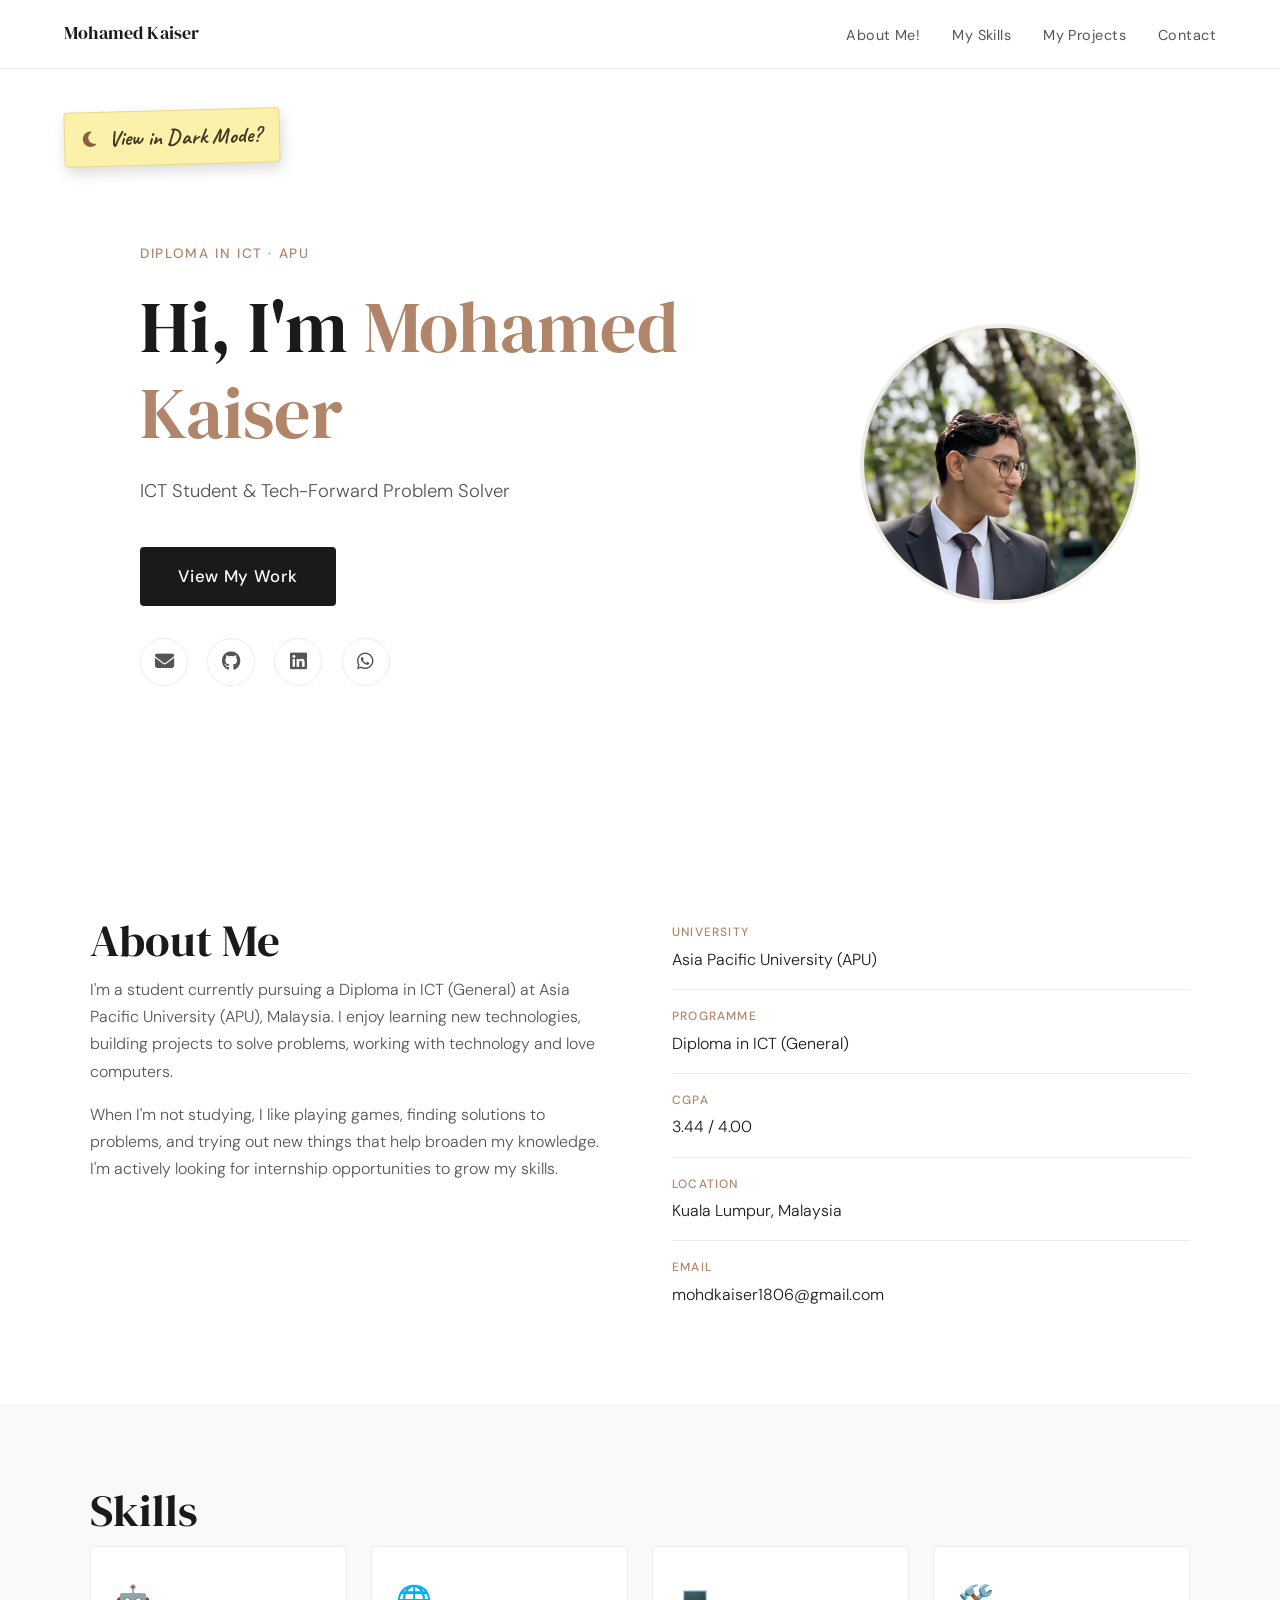
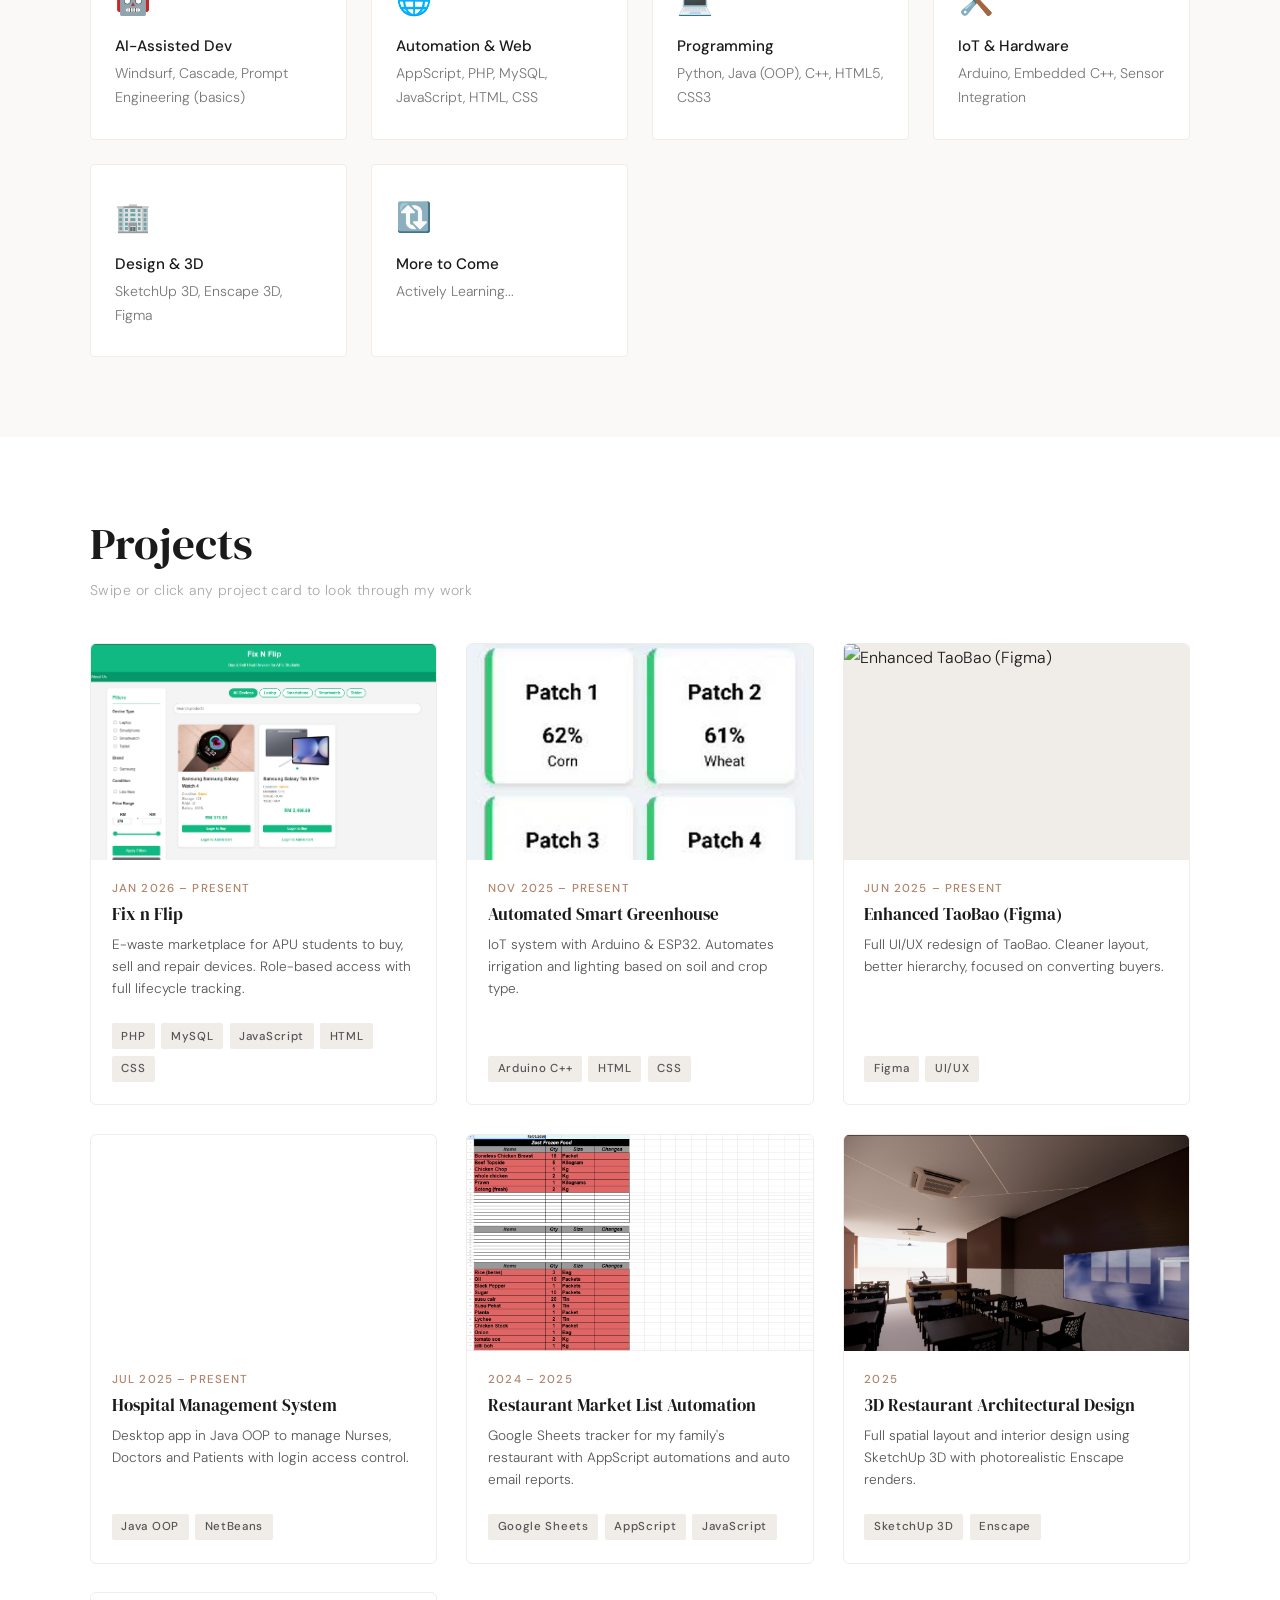
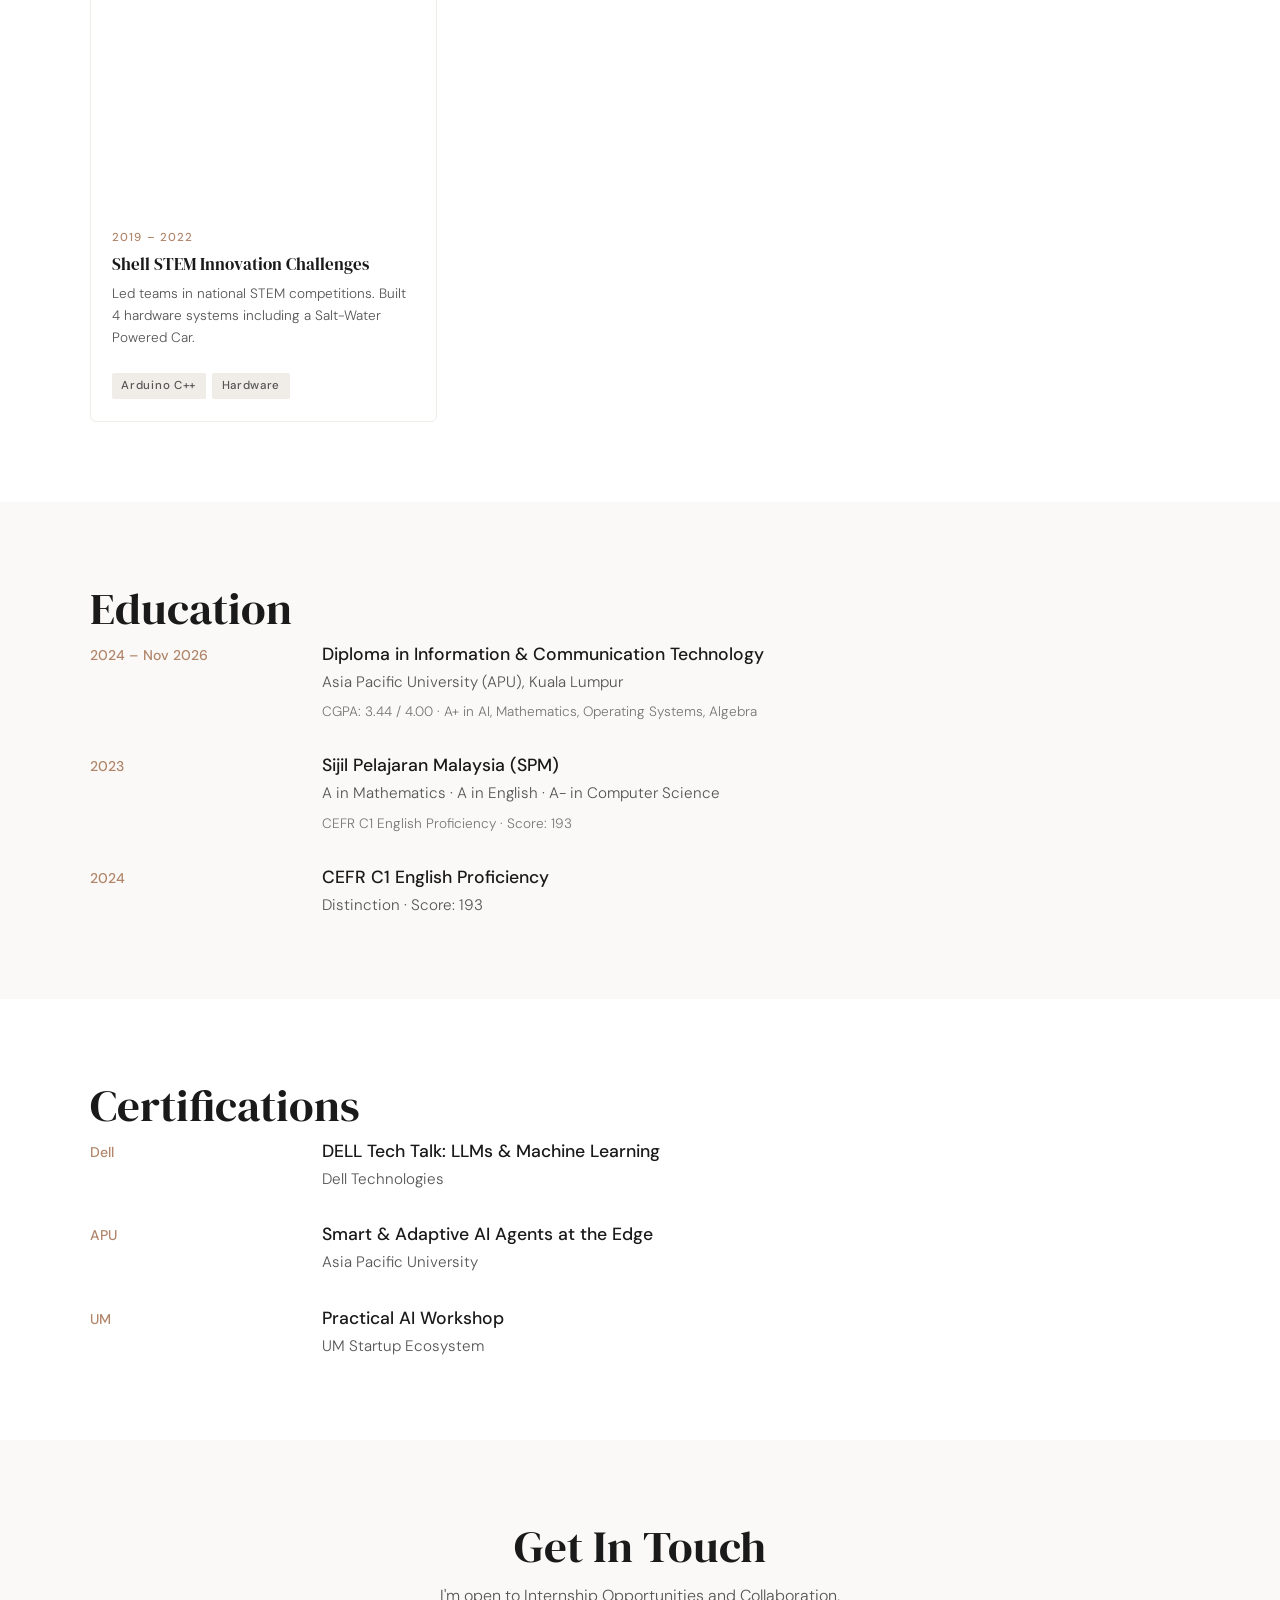
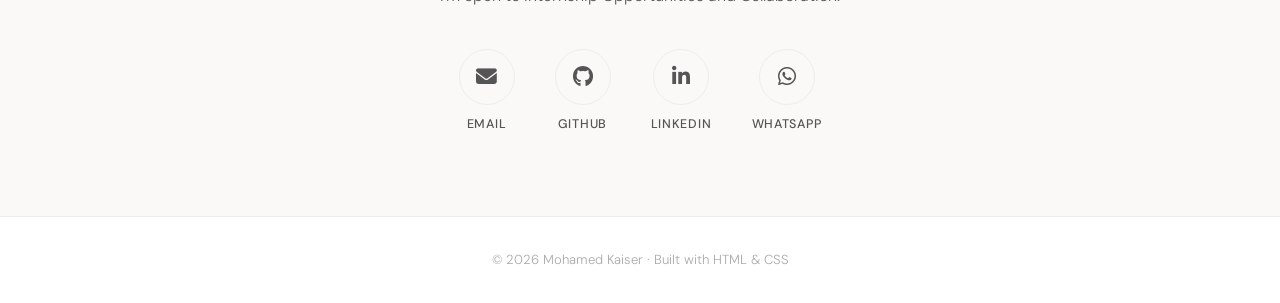
==== index.html @ 7ac13b82 "Update index.html" ====
<!DOCTYPE html>
<html lang="en">
<head>
  <meta charset="UTF-8" />
  <meta name="viewport" content="width=device-width, initial-scale=1.0" />
  <title id="page-title">Hey it's Mohamed Kaiser👋 | Portfolio</title>
  <link rel="stylesheet" href="styles.css" />
  <link href="https://fonts.googleapis.com/css2?family=Caveat:wght=700&family=DM+Serif+Display&family=DM+Sans:wght=300;400;500&display=swap" rel="stylesheet" />
  <link rel="stylesheet" href="https://cdnjs.cloudflare.com/ajax/libs/font-awesome/6.5.0/css/all.min.css" />
</head>
<body>

  <nav>
    <span class="nav-name" id="nav-name">Mohamed Kaiser</span>
    <ul>
      <li><a href="#about">About Me!</a></li>
      <li><a href="#skills">My Skills</a></li>
      <li><a href="#projects">My Projects</a></li>
      <li><a href="#contact">Contact</a></li>
    </ul>
  </nav>

  <div id="theme-prompt-note" class="theme-prompt-bar" role="button" aria-label="Toggle system color scheme" tabindex="0">
    <div class="theme-prompt-content">
      <div class="theme-toggle-btn">
        <i class="fas fa-moon theme-icon-element"></i>
      </div>
      <span id="theme-prompt-text" class="theme-prompt-text">View in Dark Mode?</span>
    </div>
  </div>

  <section id="hero">
    <div class="hero-inner">
      <div class="hero-text">
        <p class="hero-tag" id="hero-tag">Diploma in ICT · APU</p>
        <h1>Hi, I'm <span class="accent" id="hero-name">Mohamed Kaiser</span></h1>
        <p class="hero-sub" id="hero-sub">ICT Student & Tech-Forward Problem Solver</p>
        <a href="#projects" class="btn">View My Work</a>
        <div class="hero-socials" id="hero-socials">
          <a id="social-email" href="mailto:mohdkaiser1806@gmail.com" title="Email"><i class="fas fa-envelope"></i></a>
          <a id="social-github" href="https://github.com/ImLiquify" target="_blank" title="GitHub"><i class="fab fa-github"></i></a>
          <a id="social-linkedin" href="https://www.linkedin.com/in/mohamed-kaiser-04093532b/" target="_blank" title="LinkedIn"><i class="fab fa-linkedin"></i></a>
          <a id="social-wa" href="https://wa.me/60178710035" target="_blank" title="WhatsApp"><i class="fab fa-whatsapp"></i></a>
        </div>
      </div>
      <div class="hero-photo">
        <img src="images/me.jpg" alt="Mohamed Kaiser" />
      </div>
    </div>
  </section>

  <section id="about">
    <div class="section-inner two-col">
      <div>
        <h2>About Me</h2>
        <p id="about-p1">I'm a student currently pursuing a Diploma in ICT (General) at Asia Pacific University (APU), Malaysia. I enjoy learning new technologies, building projects to solve problems, working with technology and love computers.</p>
        <p id="about-p2">When I'm not studying, I like playing games, finding solutions to problems, and trying out new things that help broaden my knowledge. I'm actively looking for internship opportunities to grow my skills.</p>
      </div>
      <div class="about-details">
        <div class="detail-item"><span class="label">University</span><span id="d-uni">Asia Pacific University (APU)</span></div>
        <div class="detail-item"><span class="label">Programme</span><span id="d-prog">Diploma in ICT (General)</span></div>
        <div class="detail-item"><span class="label">CGPA</span><span id="d-cgpa">3.44 / 4.00</span></div>
        <div class="detail-item"><span class="label">Location</span><span id="d-loc">Kuala Lumpur, Malaysia</span></div>
        <div class="detail-item"><span class="label">Email</span><span id="d-email">mohdkaiser1806@gmail.com</span></div>
      </div>
    </div>
  </section>

  <section id="skills" class="bg-light">
    <div class="section-inner">
      <h2>Skills</h2>
      <div class="skills-grid">
        <div class="skill-card"><span class="skill-icon">🤖</span><h3>AI-Assisted Dev</h3><p>Windsurf, Cascade, Prompt Engineering (basics)</p></div>
        <div class="skill-card"><span class="skill-icon">🌐</span><h3>Automation & Web</h3><p>AppScript, PHP, MySQL, JavaScript, HTML, CSS</p></div>
        <div class="skill-card"><span class="skill-icon">💻</span><h3>Programming</h3><p>Python, Java (OOP), C++, HTML5, CSS3</p></div>
        <div class="skill-card"><span class="skill-icon">🛠️</span><h3>IoT & Hardware</h3><p>Arduino, Embedded C++, Sensor Integration</p></div>
        <div class="skill-card"><span class="skill-icon">🏢</span><h3>Design & 3D</h3><p>SketchUp 3D, Enscape 3D, Figma</p></div>
        <div class="skill-card"><span class="skill-icon">🔃</span><h3>More to Come</h3><p>Actively Learning...</p></div>
      </div>
    </div>
  </section>

  <section id="projects">
    <div class="section-inner">
      <h2>Projects</h2>
      <p class="section-sub">Swipe or click any project card to look through my work</p>
      
      <div class="slider-container">
        <div class="product-grid" id="product-grid"></div>
        <div class="slider-dots" id="slider-dots"></div>
      </div>
    </div>
  </section>

  <section id="education" class="bg-light">
    <div class="section-inner">
      <h2>Education</h2>
      <div class="edu-list">
        <div class="edu-item">
          <div class="edu-meta">2024 – Nov 2026</div>
          <div class="edu-body">
            <h3>Diploma in Information & Communication Technology</h3>
            <p>Asia Pacific University (APU), Kuala Lumpur</p>
            <p class="edu-note">CGPA: 3.44 / 4.00 · A+ in AI, Mathematics, Operating Systems, Algebra</p>
          </div>
        </div>
        <div class="edu-item">
          <div class="edu-meta">2023</div>
          <div class="edu-body">
            <h3>Sijil Pelajaran Malaysia (SPM)</h3>
            <p>A in Mathematics · A in English · A- in Computer Science</p>
            <p class="edu-note">CEFR C1 English Proficiency · Score: 193</p>
          </div>
        </div>
        <div class="edu-item">
          <div class="edu-meta">2024</div>
          <div class="edu-body">
            <h3>CEFR C1 English Proficiency</h3>
            <p>Distinction · Score: 193</p>
          </div>
        </div>
      </div>
    </div>
  </section>

  <section id="cert">
    <div class="section-inner">
      <h2>Certifications</h2>
      <div class="edu-list">
        <div class="edu-item"><div class="edu-meta">Dell</div><div class="edu-body"><h3>DELL Tech Talk: LLMs & Machine Learning</h3><p>Dell Technologies</p></div></div>
        <div class="edu-item"><div class="edu-meta">APU</div><div class="edu-body"><h3>Smart & Adaptive AI Agents at the Edge</h3><p>Asia Pacific University</p></div></div>
        <div class="edu-item"><div class="edu-meta">UM</div><div class="edu-body"><h3>Practical AI Workshop</h3><p>UM Startup Ecosystem</p></div></div>
      </div>
    </div>
  </section>

  <section id="contact" class="bg-light">
    <div class="section-inner contact-inner">
      <h2>Get In Touch</h2>
      <p>I'm open to Internship Opportunities and Collaboration.</p>
      <div class="contact-icons" id="contact-icons">
        <a id="c-email" href="mailto:mohdkaiser1806@gmail.com" class="contact-icon-item" title="Email">
          <div class="contact-icon-circle"><i class="fas fa-envelope"></i></div><span>Email</span>
        </a>
        <a id="c-github" href="https://github.com/ImLiquify" target="_blank" class="contact-icon-item" title="GitHub">
          <div class="contact-icon-circle"><i class="fab fa-github"></i></div><span>GitHub</span>
        </a>
        <a id="c-linkedin" href="https://www.linkedin.com/in/mohamed-kaiser-04093532b/" target="_blank" class="contact-icon-item" title="LinkedIn">
          <div class="contact-icon-circle"><i class="fab fa-linkedin-in"></i></div><span>LinkedIn</span>
        </a>
        <a id="c-wa" href="https://wa.me/60178710035" target="_blank" class="contact-icon-item" title="WhatsApp">
          <div class="contact-icon-circle"><i class="fab fa-whatsapp"></i></div><span>WhatsApp</span>
        </a>
      </div>
    </div>
  </section>

  <footer>
    <p>© 2026 <span id="footer-name">Mohamed Kaiser</span> · Built with HTML & CSS</p>
  </footer>

  <div class="popup-overlay" id="popup-overlay" onclick="closePopup(event)">
    <div class="popup">
      <button class="popup-close" onclick="closePopupDirect()">×</button>
      
      <div class="popup-carousel-container" id="popup-carousel-container">
        <button class="carousel-arrow prev" id="carousel-arrow-prev" onclick="moveCarousel(-1)">&#10094;</button>
        <button class="carousel-arrow next" id="carousel-arrow-next" onclick="moveCarousel(1)">&#10095;</button>
        
        <div class="popup-imgs" id="popup-imgs"></div>
        <div class="popup-img-dots" id="popup-img-dots"></div>
      </div>

      <div class="popup-content">
        <div class="popup-meta" id="popup-meta"></div>
        <h2 class="popup-title" id="popup-title"></h2>
        <p class="popup-desc" id="popup-desc"></p>
        <div class="project-tags" id="popup-tags"></div>
        <a class="popup-github-btn" id="popup-github-btn" href="#" target="_blank">View on GitHub →</a>
      </div>
    </div>
  </div>

<script>
  // ── DARK/LIGHT INTERACTIVE ENGINE ──
  const themePromptNote = document.getElementById('theme-prompt-note');
  const themePromptText = document.getElementById('theme-prompt-text');

  function getInitialTheme() {
    const savedTheme = localStorage.getItem('theme');
    if (savedTheme) return savedTheme;
    return window.matchMedia('(prefers-color-scheme: dark)').matches ? 'dark' : 'light';
  }

  function applyTheme(theme) {
    document.documentElement.setAttribute('data-theme', theme);
    localStorage.setItem('theme', theme);
    
    const iconEl = document.querySelector('.theme-icon-element');
    if (iconEl) {
      if (theme === 'dark') {
        iconEl.className = 'fas fa-sun theme-icon-element';
        themePromptText.textContent = 'View in Light Mode?';
      } else {
        iconEl.className = 'fas fa-moon theme-icon-element';
        themePromptText.textContent = 'View in Dark Mode?';
      }
    }
  }

  themePromptNote.addEventListener('click', () => {
    const currentTheme = document.documentElement.getAttribute('data-theme');
    applyTheme(currentTheme === 'dark' ? 'light' : 'dark');
  });

  themePromptNote.addEventListener('keydown', (e) => {
    if (e.key === ' ' || e.key === 'Enter') {
      e.preventDefault();
      const currentTheme = document.documentElement.getAttribute('data-theme');
      applyTheme(currentTheme === 'dark' ? 'light' : 'dark');
    }
  });

  window.matchMedia('(prefers-color-scheme: dark)').addEventListener('change', e => {
    if (!localStorage.getItem('theme')) {
      applyTheme(e.matches ? 'dark' : 'light');
    }
  });

  applyTheme(getInitialTheme());

  const DEFAULT_PROJECTS = [
    { id:1, title:'Fix n Flip', date:'Jan 2026 – Present', short:'E-waste marketplace for APU students to buy, sell and repair devices. Role-based access with full lifecycle tracking.', long:'Led my team to build a website for APU students to buy and sell devices at lower prices. Includes role-based access for Admins, Technicians, Clerks, and Users with full device lifecycle tracking. Built a 31-table relational database and 15+ dynamic pages.', tags:['PHP','MySQL','JavaScript','HTML','CSS'], github:'https://github.com/ImLiquify', img:'fixnflip.jpg', imgs:['fixnflip.jpg','fixnflip2.jpg'] },
    { id:2, title:'Automated Smart Greenhouse', date:'Nov 2025 – Present', short:'IoT system with Arduino & ESP32. Automates irrigation and lighting based on soil and crop type.', long:'Built an IoT monitoring system using Arduino and ESP32 with a web dashboard. Automates irrigation based on soil moisture and adjusts LED lighting by crop type. Includes water pump burn-out prevention.', tags:['Arduino C++','HTML','CSS'], github:'https://github.com/ImLiquify', img:'greenhouse.jpg', imgs:['greenhouse.jpg','greenhouse2.jpg'] },
    { id:3, title:'Enhanced TaoBao (Figma)', date:'Jun 2025 – Present', short:'Full UI/UX redesign of TaoBao. Cleaner layout, better hierarchy, focused on converting buyers.', long:'Conducted user research, competitor analysis, and information architecture. Designed user flows and multiple high and low fidelity mockups. Developed a complete advanced website prototype in Figma focused on reducing clutter and improving purchasing conversion.', tags:['Figma','UI/UX'], github:'', img:'taobao.jpg', imgs:['taobao.jpg','taobao2.jpg'] },
    { id:4, title:'Hospital Management System', date:'Jul 2025 – Present', short:'Desktop app in Java OOP to manage Nurses, Doctors and Patients with login access control.', long:'Built a desktop app using NetBeans UI to demonstrate core OOP principles. Implemented Admin features and login functions. Applies Encapsulation, Inheritance, and modular structure.', tags:['Java OOP','NetBeans'], github:'', img:'', imgs:[] },
    { id:5, title:'Restaurant Market List Automation', date:'2024 – 2025', short:"Google Sheets tracker for my family's restaurant with AppScript automations and auto email reports.", long:"Built a shared Google Sheets procurement tracker for my family's restaurant. AppScript automations run monthly: archiving data, auto-generating fresh sheets, and sending a year-end summary email to the owner.", tags:['Google Sheets','AppScript','JavaScript'], github:'', img:'restaurant.jpg', imgs:['restaurant.jpg','restaurant2.jpg'] },
    { id:6, title:'3D Restaurant Architectural Design', date:'2025', short:"Full spatial layout and interior design using SketchUp 3D with photorealistic Enscape renders.", long:"Designed the full spatial layout and interior of my parents' restaurant pre-renovation using SketchUp 3D. Produced photorealistic renders and walkthroughs using Enscape for review before construction.", tags:['SketchUp 3D','Enscape'], github:'', img:'restaurant3d.jpg', imgs:['restaurant3d.jpg','restaurant3d2.jpg'] },
    { id:7, title:'Shell STEM Innovation Challenges', date:'2019 – 2022', short:'Led teams in national STEM competitions. Built 4 hardware systems including a Salt-Water Powered Car.', long:'Led student teams across two years of national STEM competitions. Built four hardware systems: a Salt-Water Electrolysis Electric Car, an Automated Pool Energy Recovery System, a Guard Sleep-Monitoring Alert, and an Automatic Overflow & Irrigation Pump Controller.', tags:['Arduino C++','Hardware'], github:'', img:'', imgs:[] }
  ];

  const DEFAULT_HERO = { name:'Mohamed Kaiser', tag:'Diploma in ICT · APU', sub:'ICT Student & Tech-Forward Problem Solver', about1:"I'm a student currently pursuing a Diploma in ICT (General) at Asia Pacific University (APU), Malaysia. I enjoy learning new technologies, building projects to solve problems, working with technology and love computers.", about2:"When I'm not studying, I like playing games, finding solutions to problems, and trying out new things that help broaden my knowledge. I'm actively looking for internship opportunities to grow my skills.", uni:'Asia Pacific University (APU)', prog:'Diploma in ICT (General)', cgpa:'3.44 / 4.00', loc:'Kuala Lumpur, Malaysia', email:'mohdkaiser1806@gmail.com' };
  const DEFAULT_SETTINGS = { email:'mohdkaiser1806@gmail.com', github:'https://github.com/ImLiquify', linkedin:'https://www.linkedin.com/in/mohamed-kaiser-04093532b/', wa:'60178710035' };

  function getData(key, def) { try { const v = localStorage.getItem(key); return v ? JSON.parse(v) : def; } catch(e) { return def; } }

  window.loadedProjectsInstance = DEFAULT_PROJECTS;

  async function loadPortfolioEngine() {
    let projects = DEFAULT_PROJECTS;
    let hero = DEFAULT_HERO;
    let settings = DEFAULT_SETTINGS;

    try {
      const response = await fetch('portfolio-data.json');
      if (response.ok) {
        const externalData = await response.json();
        if (externalData.projects) projects = externalData.projects;
        if (externalData.hero) hero = externalData.hero;
        if (externalData.settings) settings = externalData.settings;
      }
    } catch (e) {
      console.log("Using browser local storage backups.");
    }

    if (localStorage.getItem('hero')) hero = JSON.parse(localStorage.getItem('hero'));
    if (localStorage.getItem('settings')) settings = JSON.parse(localStorage.getItem('settings'));
    if (localStorage.getItem('projects')) projects = JSON.parse(localStorage.getItem('projects'));

    window.loadedProjectsInstance = projects;

    document.getElementById('hero-name').textContent = hero.name;
    document.getElementById('hero-tag').textContent = hero.tag;
    document.getElementById('hero-sub').textContent = hero.sub;
    document.getElementById('nav-name').textContent = hero.name;
    document.getElementById('footer-name').textContent = hero.name;
    document.getElementById('about-p1').textContent = hero.about1;
    document.getElementById('about-p2').textContent = hero.about2;
    document.getElementById('d-uni').textContent = hero.uni;
    document.getElementById('d-prog').textContent = hero.prog;
    document.getElementById('d-cgpa').textContent = hero.cgpa;
    document.getElementById('d-loc').textContent = hero.loc;
    document.getElementById('d-email').textContent = hero.email;

    document.getElementById('social-email').href = 'mailto:' + settings.email;
    document.getElementById('social-github').href = settings.github;
    document.getElementById('social-linkedin').href = settings.linkedin;
    document.getElementById('social-wa').href = 'https://wa.me/' + settings.wa;
    document.getElementById('c-email').href = 'mailto:' + settings.email;
    document.getElementById('c-github').href = settings.github;
    document.getElementById('c-linkedin').href = settings.linkedin;
    document.getElementById('c-wa').href = 'https://wa.me/' + settings.wa;

    renderGrid(projects);
  }

  function renderGrid(projectsData) {
    const grid = document.getElementById('product-grid');
    grid.innerHTML = projectsData.map((p, index) => {
      const hasImg = p.img && p.img.trim();
      const tags = p.tags.map(t => `<span class="tag">${t}</span>`).join('');
      const imgHtml = hasImg
        ? `<div class="product-img"><img src="images/${p.img}" alt="${p.title}" /><div class="product-overlay"></div></div>`
        : `<div class="product-img-placeholder"></div>`;

      return `
        <div class="product-card" data-index="${index}" onclick="handleCardClick(${p.id})">
          ${imgHtml}
          <div class="product-info">
            <div class="product-meta">${p.date}</div>
            <h3>${p.title}</h3>
            <p>${p.short}</p>
            <div class="project-tags">${tags}</div>
          </div>
        </div>`;
    }).join('');

    const dotsContainer = document.getElementById('slider-dots');
    dotsContainer.innerHTML = projectsData.map((_, idx) => `
      <button class="dot ${idx === 0 ? 'active' : ''}" onclick="scrollToCard(${idx})"></button>
    `).join('');
  }

  const grid = document.getElementById('product-grid');
  const dotsContainer = document.getElementById('slider-dots');

  function scrollToCard(idx) {
    const cards = grid.querySelectorAll('.product-card');
    if(cards[idx]) cards[idx].scrollIntoView({ behavior: 'smooth', block: 'nearest', inline: 'center' });
  }

  grid.addEventListener('scroll', () => {
    const cards = grid.querySelectorAll('.product-card');
    if(!cards.length) return;
    let closestIdx = 0; let minDiff = Infinity;
    const gridCenter = grid.getBoundingClientRect().left + grid.offsetWidth / 2;
    cards.forEach((card, idx) => {
      const rect = card.getBoundingClientRect();
      const cardCenter = rect.left + rect.width / 2;
      const diff = Math.abs(gridCenter - cardCenter);
      if (diff < minDiff) { minDiff = diff; closestIdx = idx; }
    });
    const dots = dotsContainer.querySelectorAll('.dot');
    dots.forEach((dot, idx) => { if(idx === closestIdx) dot.classList.add('active'); else dot.classList.remove('active'); });
  });

  function handleCardClick(id) {
    const p = window.loadedProjectsInstance.find(x => x.id === id);
    if (!p) return;
    if (p.github && (!p.imgs || !p.imgs.length)) { window.open(p.github, '_blank'); return; }
    openPopup(p);
  }

  function openPopup(p) {
    document.getElementById('popup-meta').textContent = p.date;
    document.getElementById('popup-title').textContent = p.title;
    document.getElementById('popup-desc').textContent = p.long || p.short;
    document.getElementById('popup-tags').innerHTML = p.tags.map(t => `<span class="tag">${t}</span>`).join('');

    const ghBtn = document.getElementById('popup-github-btn');
    if (p.github) { ghBtn.href = p.github; ghBtn.style.display = 'inline-block'; } else { ghBtn.style.display = 'none'; }

    const imgsDiv = document.getElementById('popup-imgs');
    const imgDotsDiv = document.getElementById('popup-img-dots');
    const carouselContainer = document.getElementById('popup-carousel-container');
    const prevArrow = document.getElementById('carousel-arrow-prev');
    const nextArrow = document.getElementById('carousel-arrow-next');

    if (p.imgs && p.imgs.length) {
      carouselContainer.style.display = 'block';
      
      if (p.imgs.length <= 1) {
        prevArrow.style.display = 'none';
        nextArrow.style.display = 'none';
      } else {
        prevArrow.style.display = 'flex';
        nextArrow.style.display = 'flex';
      }

      imgsDiv.innerHTML = p.imgs.map(img => `
        <div class="popup-carousel-item">
          <img src="images/${img}" alt="${p.title}" />
        </div>
      `).join('');

      imgDotsDiv.innerHTML = p.imgs.map((_, idx) => `
        <span class="popup-img-dot ${idx === 0 ? 'active' : ''}"></span>
      `).join('');

      imgsDiv.scrollLeft = 0;
      imgsDiv.onscroll = () => {
        const itemWidth = imgsDiv.clientWidth;
        if(itemWidth === 0) return;
        const activeIndex = Math.round(imgsDiv.scrollLeft / itemWidth);
        const dots = imgDotsDiv.querySelectorAll('.popup-img-dot');
        dots.forEach((dot, idx) => { if (idx === activeIndex) dot.classList.add('active'); else dot.classList.remove('active'); });
      };
    } else {
      carouselContainer.style.display = 'none';
      imgsDiv.innerHTML = '';
      imgDotsDiv.innerHTML = '';
    }

    document.getElementById('popup-overlay').classList.add('open');
    document.body.style.overflow = 'hidden';
  }

  function moveCarousel(direction) {
    const imgsDiv = document.getElementById('popup-imgs');
    const itemWidth = imgsDiv.clientWidth;
    imgsDiv.scrollBy({ left: direction * itemWidth, behavior: 'smooth' });
  }

  function closePopup(e) { if (e.target === document.getElementById('popup-overlay')) closePopupDirect(); }
  function closePopupDirect() { document.getElementById('popup-overlay').classList.remove('open'); document.body.style.overflow = ''; }
  document.addEventListener('keydown', e => { if (e.key === 'Escape') closePopupDirect(); });

  loadPortfolioEngine();
</script>
</body>
</html>
---- styles.css ----
/* ─── THEME CONFIGURATION VARIABLES ─── */
:root {
  --bg-primary: #ffffff;
  --bg-light: #faf9f7;
  --text-main: #1a1a1a;
  --text-muted: #555555;
  --text-dimmed: #777777;
  --text-placeholder: #aaa;
  --card-bg: #ffffff;
  --border-color: #f0ede8;
  --border-hover: #dddddd;
  --border-card-hover: #ccc;
  --nav-bg: rgba(255, 255, 255, 0.9);
  --accent-color: #b0856a;
}

[data-theme="dark"] {
  --bg-primary: #1a1917;
  --bg-light: #242320;
  --text-main: #ffffff;
  --text-muted: #e6e4e2;
  --text-dimmed: #b5b2ae;
  --text-placeholder: #8c8984;
  --card-bg: #242320;
  --border-color: #33312e;
  --border-hover: #4a4743;
  --border-card-hover: #5c5853;
  --nav-bg: rgba(26, 25, 23, 0.95);
  --accent-color: #e5b38e;
}

/* ─── RESET & BASE ─── */
*, *::before, *::after {
  box-sizing: border-box;
  margin: 0;
  padding: 0;
}

html {
  scroll-behavior: smooth;
}

body {
  font-family: 'DM Sans', sans-serif;
  font-weight: 300;
  color: var(--text-main);
  background-color: var(--bg-primary);
  line-height: 1.7;
  font-size: 16px;
  overflow-x: hidden;
  transition: background-color 0.3s ease, color 0.3s ease;
}

h1, h2, h3, h4, h5, h6 {
  font-family: 'DM Serif Display', serif;
  font-weight: 400;
  line-height: 1.2;
  color: var(--text-main);
}

a {
  text-decoration: none;
  color: inherit;
}

/* ─── NAVIGATION ─── */
nav {
  position: sticky;
  top: 0;
  z-index: 100;
  display: flex;
  justify-content: space-between;
  align-items: center;
  padding: 1.2rem 5%;
  background: var(--nav-bg);
  backdrop-filter: blur(8px);
  border-bottom: 1px solid var(--border-color);
  transition: background 0.3s ease, border-color 0.3s ease;
}

.nav-name {
  font-family: 'DM Serif Display', serif;
  font-size: 1.1rem;
  letter-spacing: 0.01em;
  color: var(--text-main);
}

nav ul {
  list-style: none;
  display: flex;
  gap: 2rem;
  align-items: center;
}

nav ul li a {
  font-size: 0.9rem;
  font-weight: 400;
  color: var(--text-muted);
  transition: color 0.2s;
  letter-spacing: 0.03em;
}

nav ul li a:hover {
  color: var(--text-main);
}

/* ─── DESIGNED THEME PROMPT BAR CONTROLLER ─── */
.theme-prompt-bar {
  position: absolute;
  top: 110px;
  left: 5%;
  z-index: 10;
  background: transparent;
  border-bottom: none;
  padding: 0;
  width: auto;
  display: block;
  cursor: pointer;
  outline: none;
  border: none;
}

.theme-prompt-content {
  display: flex;
  align-items: center;
  gap: 0.8rem;
  background: #fbf1aa;
  padding: 0.5rem 1.1rem;
  border-radius: 4px;
  box-shadow: 2px 6px 14px rgba(0, 0, 0, 0.14);
  transform: rotate(-1.5deg);
  border: 1px solid #e9d985;
  transition: transform 0.2s ease, background-color 0.3s ease, border-color 0.3s ease, box-shadow 0.2s ease;
}

.theme-prompt-bar:hover .theme-prompt-content {
  transform: scale(1.03) rotate(-0.5deg);
  box-shadow: 2px 8px 18px rgba(0, 0, 0, 0.18);
}

[data-theme="dark"] .theme-prompt-content {
  background: #333025;
  border-color: #4c4735;
}

.theme-toggle-btn {
  background: transparent;
  border: none;
  padding: 0;
  display: flex;
  align-items: center;
  justify-content: center;
  font-size: 1.1rem;
  color: #8a5e3e;
  transition: transform 0.2s ease, color 0.2s ease;
  pointer-events: none;
}

[data-theme="dark"] .theme-toggle-btn {
  color: #f3cbb0;
}

.theme-prompt-bar:hover .theme-toggle-btn {
  transform: rotate(15deg);
}

.theme-prompt-text {
  font-family: 'Caveat', cursive;
  font-size: 1.35rem;
  font-weight: 700;
  letter-spacing: 0.01em;
  color: #3e3a24;
  user-select: none;
  white-space: nowrap;
}

[data-theme="dark"] .theme-prompt-text {
  color: #e9e6e0;
}

/* ─── HAND-DRAWN SKETCH ARROW ─── */
.theme-arrow {
  position: relative;
  width: 24px;
  height: 24px;
  opacity: 0.9;
  margin-left: 0.2rem;
  background-color: #8a5e3e;
  -webkit-mask: url('data:image/svg+xml;utf8,%3Csvg%20xmlns%3D%22http%3A%2F%2Fwww.w3.org%2F2000%2Fsvg%22%20viewBox%3D%220%200%2024%2024%22%20fill%3D%22black%22%3E%3Cpath%20d%3D%22M21.8%2C6.5%20C21.5%2C5.3%2020.1%2C4%2018.8%2C4.3%20C17.2%2C4.7%2015.1%2C5.9%2013.9%2C6.9%20C13.2%2C7.5%2013.6%2C8.5%2014.5%2C8.6%20C15.2%2C8.7%2016.4%2C8.1%2017.3%2C7.9%20C15.8%2C10.5%2013.2%2C13.8%2011.4%2C16.5%20C9.6%2C19.1%208.7%2C21.2%209%2C22.5%20C9.2%2C23.2%2010.2%2C23.4%2010.5%2C22.6%20C11.3%2C20.6%2012.7%2C17.9%2014.8%2C15%20C17%2C11.9%2019.9%2C8.5%2021.2%2C6.9%20C21.4%2C7.8%2021.3%2C9.2%2021.7%2C10%20C22%2C10.8%2023.1%2C10.5%2023%2C9.6%20C22.9%2C8.4%2022.1%2C7.3%2021.8%2C6.5%20Z%22%2F%3E%3C%2Fsvg%3E') no-repeat center;
  mask: url('data:image/svg+xml;utf8,%3Csvg%20xmlns%3D%22http%3A%2F%2Fwww.w3.org%2F2000%2Fsvg%22%20viewBox%3D%220%200%2024%2024%22%20fill%3D%22black%22%3E%3Cpath%20d%3D%22M21.8%2C6.5%20C21.5%2C5.3%2020.1%2C4%2018.8%2C4.3%20C17.2%2C4.7%2015.1%2C5.9%2013.9%2C6.9%20C13.2%2C7.5%2013.6%2C8.5%2014.5%2C8.6%20C15.2%2C8.7%2016.4%2C8.1%2017.3%2C7.9%20C15.8%2C10.5%2013.2%2C13.8%2011.4%2C16.5%20C9.6%2C19.1%208.7%2C21.2%209%2C22.5%20C9.2%2C23.2%2010.2%2C23.4%2010.5%2C22.6%20C11.3%2C20.6%2012.7%2C17.9%2014.8%2C15%20C17%2C11.9%2019.9%2C8.5%2021.2%2C6.9%20C21.4%2C7.8%2021.3%2C9.2%2021.7%2C10%20C22%2C10.8%2023.1%2C10.5%2023%2C9.6%20C22.9%2C8.4%2022.1%2C7.3%2021.8%2C6.5%20Z%22%2F%3E%3C%2Fsvg%3E') no-repeat center;
  transition: background-color 0.3s ease;
}

[data-theme="dark"] .theme-arrow {
  background-color: #f3cbb0;
}

/* ─── HERO AREA ─── */
#hero {
  min-height: 85vh;
  display: flex;
  align-items: center;
  padding: 5.5rem 5% 4rem;
}

.hero-inner {
  display: flex;
  align-items: center;
  justify-content: space-between;
  gap: 3rem;
  width: 100%;
  max-width: 1000px;
  margin: 0 auto;
}

.hero-text {
  flex: 1;
}

.hero-photo {
  flex-shrink: 0;
  width: 280px;
  height: 280px;
  border-radius: 50%;
  overflow: hidden;
  border: 4px solid var(--border-color);
  transition: border-color 0.3s ease;
}

.hero-photo img {
  width: 100%;
  height: 100%;
  object-fit: cover;
}

.hero-tag {
  font-size: 0.85rem;
  font-weight: 500;
  letter-spacing: 0.12em;
  text-transform: uppercase;
  color: var(--accent-color);
  margin-bottom: 1.2rem;
  transition: color 0.3s ease;
}

#hero h1 {
  font-size: clamp(2.4rem, 6vw, 4.5rem);
  color: var(--text-main);
  margin-bottom: 1.2rem;
}

.accent {
  color: var(--accent-color);
  transition: color 0.3s ease;
}

.hero-sub {
  font-size: 1.15rem;
  color: var(--text-muted);
  max-width: 520px;
  margin-bottom: 2.5rem;
  font-weight: 300;
}

/* ─── PROMINENT BUTTON STYLE (MADE BIGGER) ─── */
.btn {
  display: inline-block;
  padding: 0.95rem 2.4rem;
  background: var(--text-main);
  color: var(--bg-primary);
  border-radius: 4px;
  font-size: 1.05rem;
  font-weight: 500;
  letter-spacing: 0.04em;
  transition: background 0.2s, transform 0.15s, color 0.2s;
}

.btn:hover {
  background: var(--accent-color);
  transform: translateY(-2px);
}

/* ─── HERO SOCIAL ICONS (MADE BIGGER CIRCLES) ─── */
.hero-socials {
  display: flex;
  gap: 1.2rem;
  margin-top: 2rem;
  align-items: center;
}

.hero-socials a {
  width: 48px;
  height: 48px;
  border: 1px solid var(--border-color);
  border-radius: 50%;
  display: flex;
  align-items: center;
  justify-content: center;
  font-size: 1.2rem;
  color: var(--text-muted);
  transition: background 0.2s, color 0.2s, border-color 0.2s, transform 0.15s;
}

.hero-socials a:hover {
  background-color: var(--text-main);
  color: var(--bg-primary);
  border-color: var(--text-main);
  transform: translateY(-3px);
}

/* ─── SECTION SHARED STYLES ─── */
section {
  padding: 5rem 5%;
}

.section-inner {
  max-width: 1100px;
  margin: 0 auto;
}

.bg-light {
  background-color: var(--bg-light);
  transition: background-color 0.3s ease;
}

section h2 {
  font-size: clamp(1.8rem, 4vw, 2.8rem);
  margin-bottom: 0.5rem;
  color: var(--text-main);
}

.section-sub {
  font-size: 0.88rem;
  color: var(--text-placeholder);
  margin-bottom: 2.5rem;
  letter-spacing: 0.03em;
}

/* ─── ABOUT ─── */
.two-col {
  display: grid;
  grid-template-columns: 1fr 1fr;
  gap: 4rem;
  align-items: start;
}

#about p {
  color: var(--text-muted);
  margin-bottom: 1rem;
}

.about-details {
  display: flex;
  flex-direction: column;
  gap: 1rem;
  padding-top: 0.5rem;
}

.detail-item {
  display: flex;
  flex-direction: column;
  padding-bottom: 1rem;
  border-bottom: 1px solid var(--border-color);
  transition: border-color 0.3s ease;
}

.detail-item:last-child {
  border-bottom: none;
}

.label {
  font-size: 0.75rem;
  font-weight: 500;
  letter-spacing: 0.1em;
  text-transform: uppercase;
  color: var(--accent-color);
  margin-bottom: 0.2rem;
}

/* ─── SKILLS ─── */
.skills-grid {
  display: grid;
  grid-template-columns: repeat(auto-fit, minmax(220px, 1fr));
  gap: 1.5rem;
}

.skill-card {
  background-color: var(--card-bg);
  border: 1px solid var(--border-color);
  border-radius: 4px;
  padding: 1.8rem 1.5rem;
  transition: border-color 0.2s, transform 0.2s, background-color 0.3s ease;
}

.skill-card:hover {
  border-color: var(--border-card-hover);
  transform: translateY(-3px);
}

.skill-icon {
  font-size: 1.8rem;
  display: block;
  margin-bottom: 0.8rem;
}

.skill-card h3 {
  font-family: 'DM Sans', sans-serif;
  font-size: 0.95rem;
  font-weight: 500;
  margin-bottom: 0.4rem;
  color: var(--text-main);
}

.skill-card p {
  font-size: 0.88rem;
  color: var(--text-dimmed);
}

/* ─── EDUCATION & CERTIFICATIONS ─── */
.edu-list {
  display: flex;
  flex-direction: column;
  gap: 2rem;
}

.edu-item {
  display: grid;
  grid-template-columns: 200px 1fr;
  gap: 2rem;
}

.edu-meta {
  font-size: 0.88rem;
  font-weight: 500;
  color: var(--accent-color);
}

.edu-body h3 {
  font-family: 'DM Sans', sans-serif;
  font-size: 1.1rem;
  font-weight: 500;
  margin-bottom: 0.3rem;
}

.edu-body p {
  font-size: 0.95rem;
  color: var(--text-muted);
}

.edu-note {
  font-size: 0.85rem !important;
  color: var(--text-dimmed) !important;
  margin-top: 0.3rem;
}

/* ─── DYNAMIC PRODUCT GRID SYSTEM ─── */
.slider-container {
  position: relative;
  width: 100%;
}

.product-grid {
  display: grid;
  grid-template-columns: repeat(3, 1fr);
  gap: 1.8rem;
  align-items: stretch;
}

.product-card {
  display: flex;
  flex-direction: column;
  border: 1px solid var(--border-color);
  border-radius: 6px;
  overflow: hidden;
  transition: transform 0.2s ease, box-shadow 0.2s ease, border-color 0.2s, background-color 0.3s ease;
  cursor: pointer;
  background-color: var(--card-bg);
  height: 100%;
}

.product-card:hover {
  transform: translateY(-6px);
  box-shadow: 0 12px 32px rgba(0, 0, 0, 0.12);
  border-color: var(--border-hover);
}

.product-img, 
.product-img-placeholder {
  width: 100%;
  aspect-ratio: 16 / 10;
  flex-shrink: 0;
}

.product-img {
  position: relative;
  overflow: hidden;
  background-color: var(--border-color);
}

.product-img img {
  width: 100%;
  height: 100%;
  object-fit: cover;
  display: block;
}

.product-img-placeholder {
  background: transparent;
}

.product-info {
  padding: 1.2rem 1.3rem 1.4rem;
  display: flex;
  flex-direction: column;
  flex-grow: 1;
}

.product-meta {
  font-size: 0.72rem;
  font-weight: 500;
  letter-spacing: 0.1em;
  text-transform: uppercase;
  color: var(--accent-color);
  margin-bottom: 0.35rem;
}

.product-info h3 {
  font-family: 'DM Serif Display', serif;
  font-size: 1.05rem;
  color: var(--text-main);
  margin-bottom: 0.5rem;
  line-height: 1.3;
}

.product-info p {
  font-size: 0.85rem;
  color: var(--text-muted);
  line-height: 1.6;
  margin-bottom: 1.5rem;
  flex-grow: 1;
}

.project-tags {
  display: flex;
  flex-wrap: wrap;
  gap: 0.4rem;
  margin-top: auto;
}

.tag {
  font-size: 0.72rem;
  font-weight: 500;
  letter-spacing: 0.06em;
  padding: 0.2rem 0.6rem;
  background-color: var(--border-color);
  color: var(--text-muted);
  border-radius: 2px;
  transition: background-color 0.3s ease, color 0.3s ease;
}

.slider-dots {
  display: none;
  justify-content: center;
  gap: 0.5rem;
  margin-top: 1.5rem;
}

.slider-dots .dot {
  width: 10px;
  height: 10px;
  border-radius: 50%;
  background-color: var(--border-color);
  border: none;
  cursor: pointer;
  transition: background 0.2s, transform 0.2s;
}

.slider-dots .dot.active {
  background-color: var(--accent-color);
  transform: scale(1.2);
}

/* ─── CONTACT FOOTER ICONS (MADE EVEN BIGGER) ─── */
.contact-inner { 
  text-align: center; 
}

.contact-inner p { 
  color: var(--text-muted); 
  max-width: 460px; 
  margin: 0 auto 2.5rem; 
}

.contact-icons {
  display: flex;
  gap: 2.5rem;
  justify-content: center;
  flex-wrap: wrap;
  margin-top: 0.5rem;
}

.contact-icon-item {
  display: flex;
  flex-direction: column;
  align-items: center;
  gap: 0.6rem;
  color: var(--text-muted);
  transition: color 0.2s, transform 0.2s;
}

.contact-icon-circle {
  width: 56px;
  height: 56px;
  border: 1px solid var(--border-color);
  border-radius: 50%;
  display: flex;
  align-items: center;
  justify-content: center;
  font-size: 1.3rem;
  transition: background-color 0.2s, border-color 0.2s, color 0.2s;
}

.contact-icon-item:hover .contact-icon-circle {
  background-color: var(--text-main);
  border-color: var(--text-main);
  color: var(--bg-primary);
}

.contact-icon-item span {
  font-size: 0.78rem;
  font-weight: 500;
  letter-spacing: 0.06em;
  text-transform: uppercase;
}

footer {
  text-align: center;
  padding: 2rem;
  font-size: 0.82rem;
  color: var(--text-placeholder);
  border-top: 1px solid var(--border-color);
  background-color: var(--bg-primary);
  transition: background-color 0.3s ease, border-top 0.3s ease;
}

/* ─── POPUP MODAL SYSTEM ─── */
.popup-overlay {
  position: fixed;
  top: 0;
  left: 0;
  width: 100vw;
  height: 100vh;
  background-color: rgba(0, 0, 0, 0.5);
  backdrop-filter: blur(4px);
  z-index: 1000;
  display: none;
  align-items: center;
  justify-content: center;
}

.popup-overlay.open {
  display: flex;
}

.popup {
  background-color: var(--card-bg);
  border: 1px solid var(--border-color);
  color: var(--text-main);
  max-width: 500px;
  width: 90%;
  border-radius: 6px;
  overflow: hidden;
  position: relative;
  display: flex;
  flex-direction: column;
  max-height: 90vh;
  box-shadow: 0 24px 64px rgba(0, 0, 0, 0.3);
  transition: background-color 0.3s ease, border-color 0.3s ease;
}

.popup-close {
  position: absolute;
  top: 1rem;
  right: 1rem;
  background: transparent;
  border: none;
  font-size: 1.5rem;
  cursor: pointer;
  color: var(--text-muted);
  z-index: 10;
}

.popup-close:hover {
  color: var(--text-main);
}

.popup-carousel-container {
  position: relative;
  width: 100%;
  aspect-ratio: 16 / 10;
  background-color: var(--bg-light);
}

.popup-imgs {
  display: flex;
  overflow-x: auto;
  scroll-snap-type: x mandatory;
  width: 100%;
  height: 100%;
}

.popup-imgs::-webkit-scrollbar {
  display: none;
}

.popup-carousel-item {
  flex: 0 0 100%;
  width: 100%;
  height: 100%;
  scroll-snap-align: center;
}

.popup-carousel-item img {
  width: 100%;
  height: 100%;
  object-fit: cover;
}

.carousel-arrow {
  position: absolute;
  top: 50%;
  transform: translateY(-50%);
  background: rgba(0, 0, 0, 0.3);
  color: #fff;
  border: none;
  width: 36px;
  height: 36px;
  border-radius: 50%;
  cursor: pointer;
  display: flex;
  align-items: center;
  justify-content: center;
  z-index: 5;
}

.carousel-arrow:hover {
  background: rgba(0, 0, 0, 0.5);
}

.carousel-arrow.prev { left: 1rem; }
.carousel-arrow.next { right: 1rem; }

.popup-img-dots {
  position: absolute;
  bottom: 1rem;
  left: 50%;
  transform: translateX(-50%);
  display: flex;
  gap: 0.4rem;
}

.popup-img-dot {
  width: 6px;
  height: 6px;
  border-radius: 50%;
  background: rgba(255, 255, 255, 0.4);
}

.popup-img-dot.active {
  background: #fff;
}

.popup-content {
  padding: 1.5rem;
  overflow-y: auto;
}

.popup-meta {
  font-size: 0.72rem;
  text-transform: uppercase;
  color: var(--accent-color);
  letter-spacing: 0.08em;
  margin-bottom: 0.35rem;
}

.popup-title {
  font-size: 1.3rem;
  margin-bottom: 0.6rem;
}

.popup-desc {
  font-size: 0.88rem;
  color: var(--text-muted);
  line-height: 1.6;
  margin-bottom: 1.2rem;
}

.popup-github-btn {
  display: inline-block;
  margin-top: 1.2rem;
  font-size: 0.85rem;
  font-weight: 500;
  color: var(--accent-color);
}

.popup-github-btn:hover {
  text-decoration: underline;
}

/* ─── MOBILE RESPONSIVE MEDIA BREAKPOINTS ─── */
@media (max-width: 900px) {
  .product-grid {
    grid-template-columns: repeat(2, 1fr);
    gap: 1.5rem;
  }
}

@media (max-width: 680px) {
  section { padding: 3.5rem 5%; }
  
  nav { 
    flex-direction: column !important;
    gap: 0.8rem;
    padding: 1.2rem 5%; 
    align-items: center;
  }
  nav ul { 
    gap: 1.2rem; 
    flex-wrap: wrap;
    justify-content: center;
  }
  
  .theme-prompt-bar {
    position: relative;
    top: 0;
    left: 0;
    display: flex;
    justify-content: center;
    padding: 0.5rem 0;
  }
  
  #hero {
    padding-top: 2rem;
  }

  .hero-inner { flex-direction: column-reverse; text-align: center; gap: 2rem; }
  .hero-text { display: flex; flex-direction: column; align-items: center; }
  .hero-socials { display: flex; justify-content: center; width: 100%; margin-top: 1.5rem; }
  .hero-photo { width: 200px; height: 200px; }

  .two-col { grid-template-columns: 1fr; gap: 2.5rem; }
  .skills-grid { grid-template-columns: 1fr; gap: 1rem; }
  .edu-item { grid-template-columns: 1fr; gap: 0.5rem; }

  .product-grid {
    display: flex;
    overflow-x: auto;
    scroll-snap-type: x mandatory;
    scroll-behavior: smooth;
    gap: 1.2rem;
    padding: 0.5rem 1rem 1.5rem;
    margin-left: -5%; margin-right: -5%;
    padding-left: 10%; padding-right: 10%;
    align-items: stretch;
  }
  .product-grid::-webkit-scrollbar { display: none; }
  
  .product-card { 
    flex: 0 0 80vw; 
    scroll-snap-align: center; 
    height: auto;
  }
  
  .product-img, 
  .product-img-placeholder {
    aspect-ratio: 16 / 10;
  }
  
  .product-img-placeholder {
    display: block;
  }

  .slider-dots { display: flex; }
}
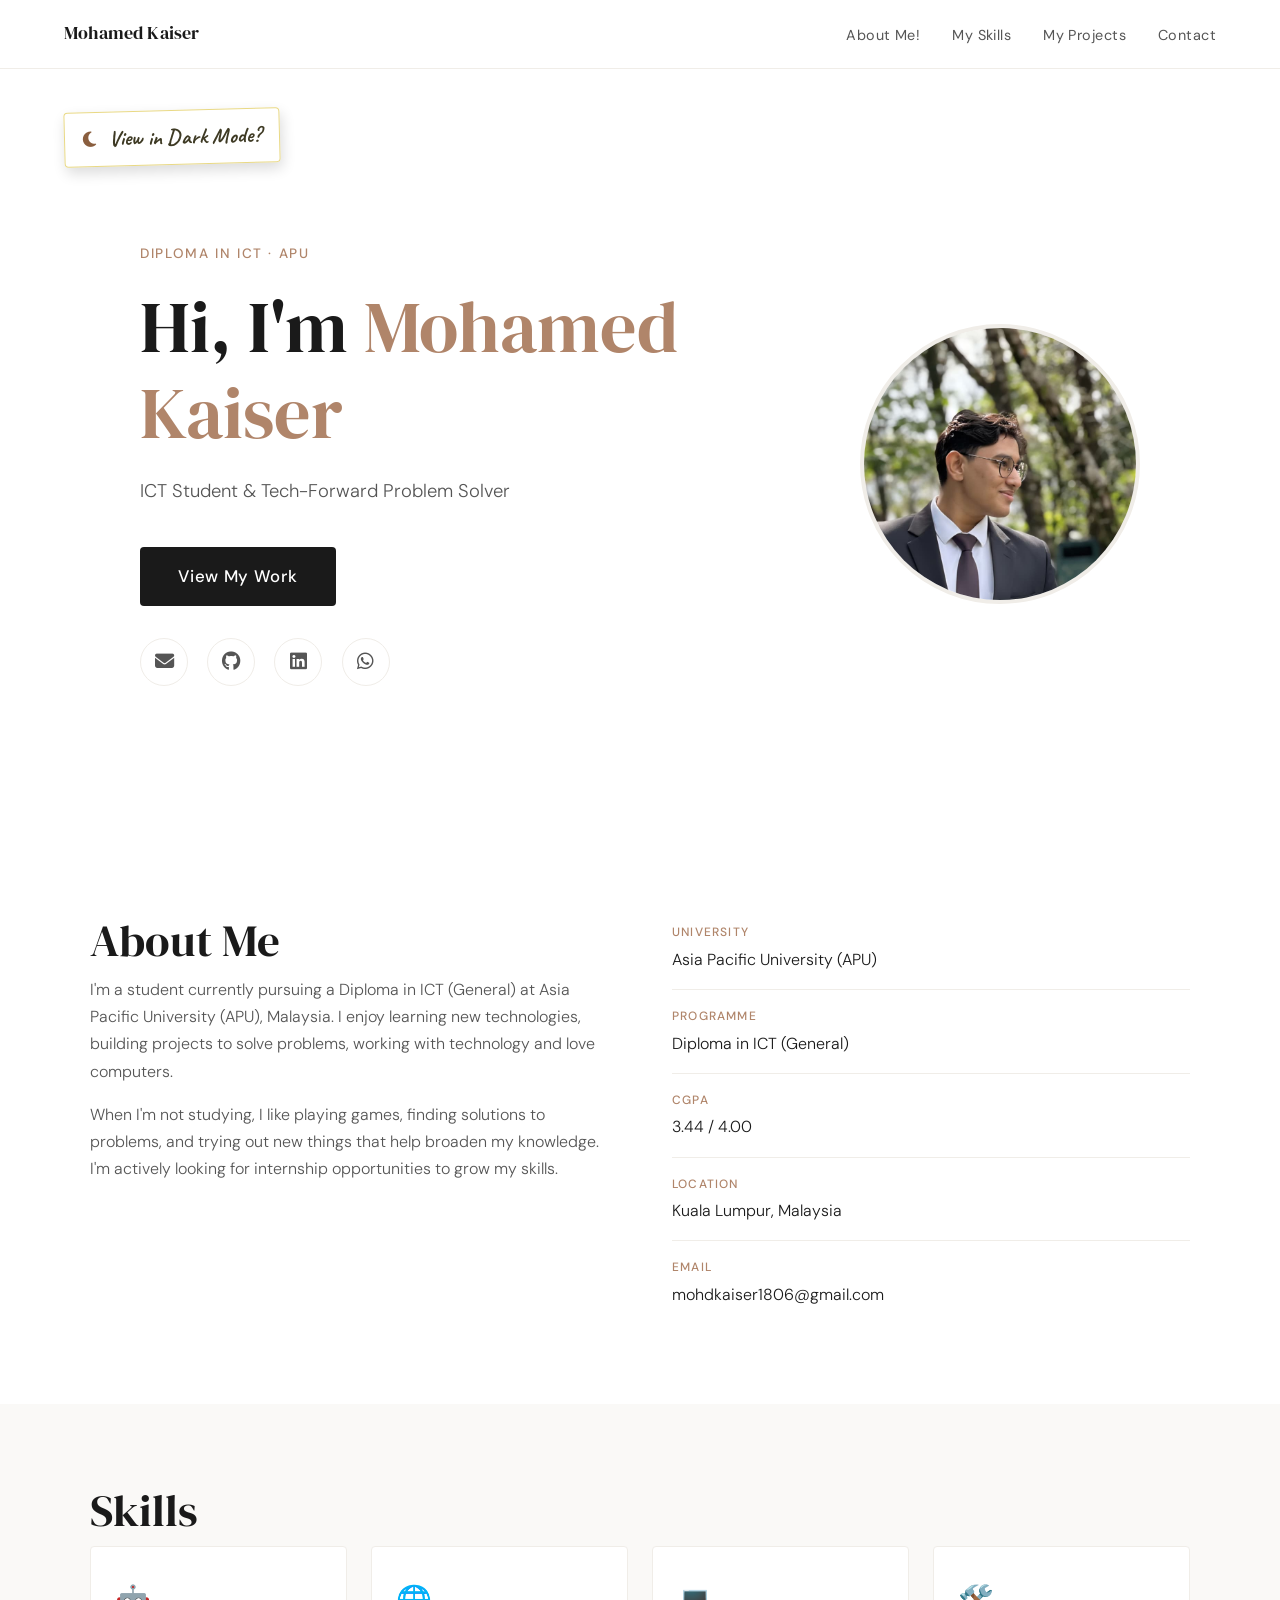
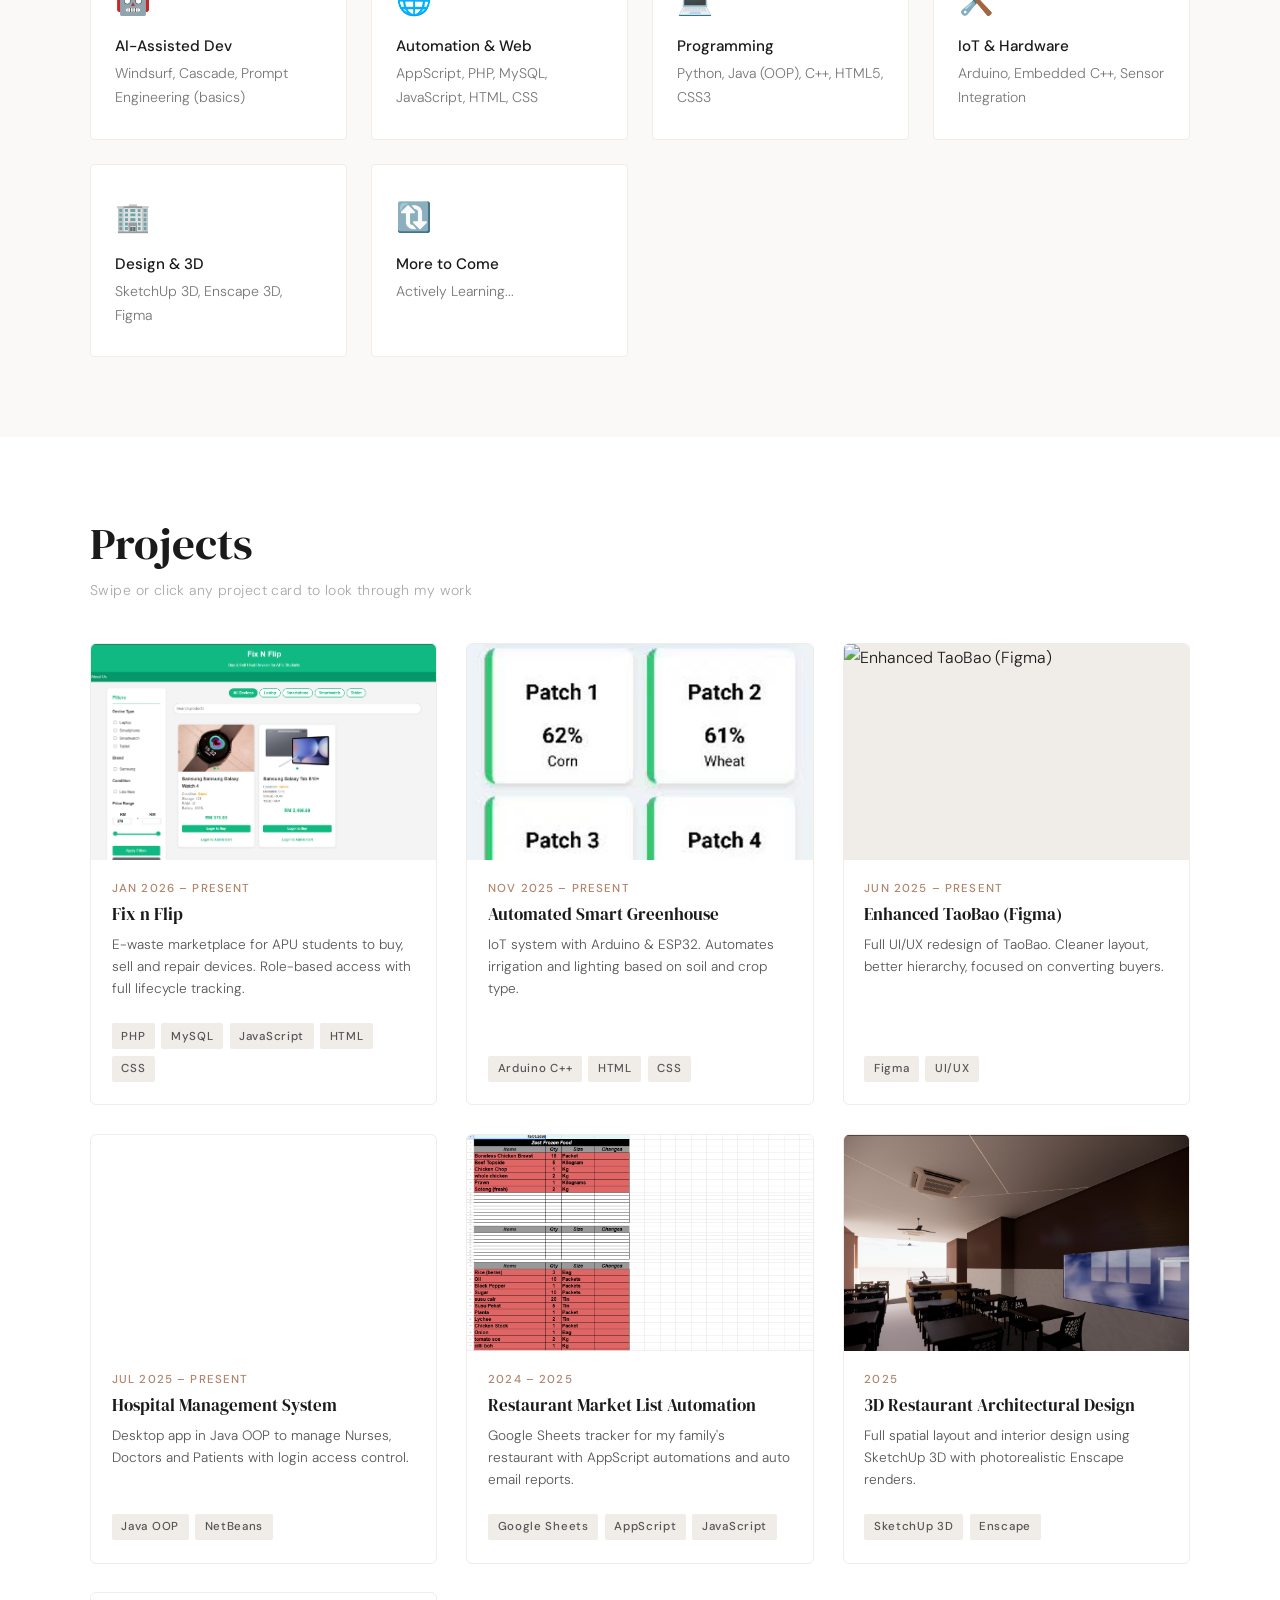
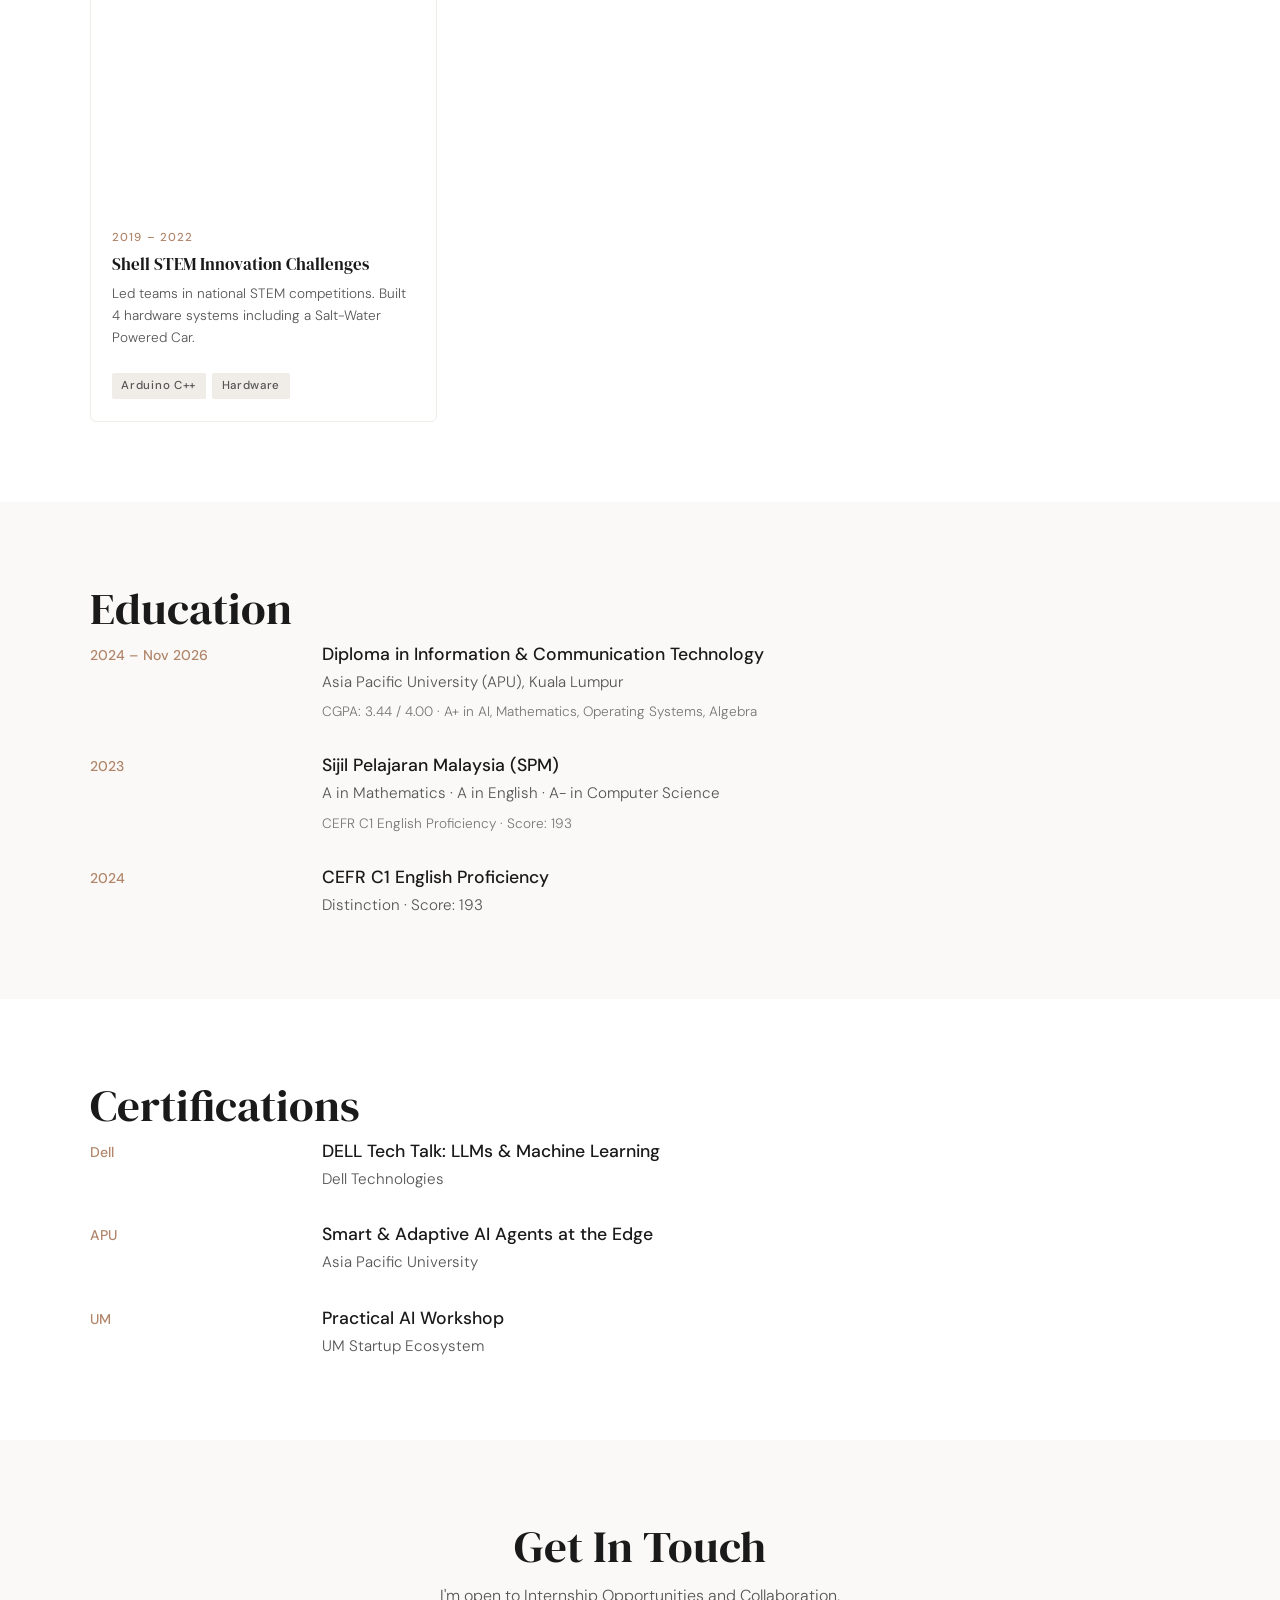
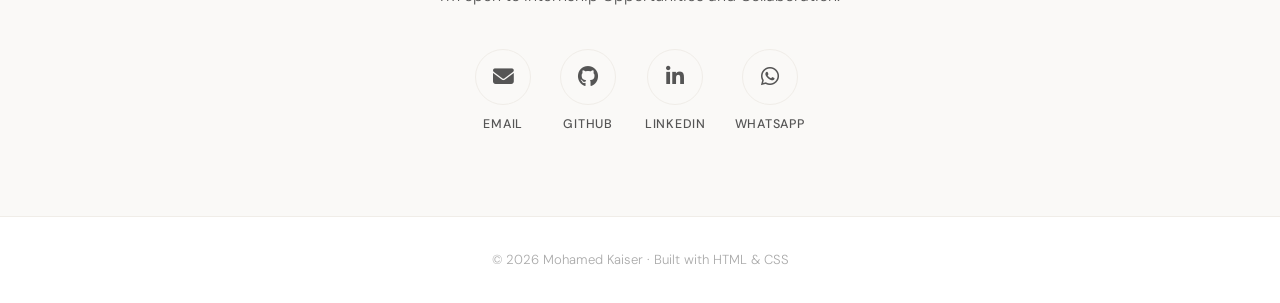
==== commit f77cee39: "Update index.html" ====
--- a/index.html
+++ b/index.html
@@ -233,7 +233,7 @@
     { id:1, title:'Fix n Flip', date:'Jan 2026 – Present', short:'E-waste marketplace for APU students to buy, sell and repair devices. Role-based access with full lifecycle tracking.', long:'Led my team to build a website for APU students to buy and sell devices at lower prices. Includes role-based access for Admins, Technicians, Clerks, and Users with full device lifecycle tracking. Built a 31-table relational database and 15+ dynamic pages.', tags:['PHP','MySQL','JavaScript','HTML','CSS'], github:'https://github.com/ImLiquify', img:'fixnflip.jpg', imgs:['fixnflip.jpg','fixnflip2.jpg'] },
     { id:2, title:'Automated Smart Greenhouse', date:'Nov 2025 – Present', short:'IoT system with Arduino & ESP32. Automates irrigation and lighting based on soil and crop type.', long:'Built an IoT monitoring system using Arduino and ESP32 with a web dashboard. Automates irrigation based on soil moisture and adjusts LED lighting by crop type. Includes water pump burn-out prevention.', tags:['Arduino C++','HTML','CSS'], github:'https://github.com/ImLiquify', img:'greenhouse.jpg', imgs:['greenhouse.jpg','greenhouse2.jpg'] },
     { id:3, title:'Enhanced TaoBao (Figma)', date:'Jun 2025 – Present', short:'Full UI/UX redesign of TaoBao. Cleaner layout, better hierarchy, focused on converting buyers.', long:'Conducted user research, competitor analysis, and information architecture. Designed user flows and multiple high and low fidelity mockups. Developed a complete advanced website prototype in Figma focused on reducing clutter and improving purchasing conversion.', tags:['Figma','UI/UX'], github:'', img:'taobao.jpg', imgs:['taobao.jpg','taobao2.jpg'] },
-    { id:4, title:'Hospital Management System', date:'Jul 2025 – Present', short:'Desktop app in Java OOP to manage Nurses, Doctors and Patients with login access control.', long:'Built a desktop app using NetBeans UI to demonstrate core OOP principles. Implemented Admin features and login functions. Applies Encapsulation, Inheritance, and modular structure.', tags:['Java OOP','NetBeans'], github:'', img:'', imgs:[] },
+    { id:4, title:'Hospital Management System', date:'Jul 2025 – Present', short:'Desktop app in Java OOP to manage Nurses, Doctors and Patients with login access control.', long:'Built a desktop app using NetBeans UI to demonstrate core OOP principles. Implemented Admin features and login functions. Applies Encapsulation, Inheritance, and modular structure.', tags:['Java OOP','NetBeans'], github:'https://github.com/ImLiquify/Hospital-Management-System', img:'', imgs:[] },
     { id:5, title:'Restaurant Market List Automation', date:'2024 – 2025', short:"Google Sheets tracker for my family's restaurant with AppScript automations and auto email reports.", long:"Built a shared Google Sheets procurement tracker for my family's restaurant. AppScript automations run monthly: archiving data, auto-generating fresh sheets, and sending a year-end summary email to the owner.", tags:['Google Sheets','AppScript','JavaScript'], github:'', img:'restaurant.jpg', imgs:['restaurant.jpg','restaurant2.jpg'] },
     { id:6, title:'3D Restaurant Architectural Design', date:'2025', short:"Full spatial layout and interior design using SketchUp 3D with photorealistic Enscape renders.", long:"Designed the full spatial layout and interior of my parents' restaurant pre-renovation using SketchUp 3D. Produced photorealistic renders and walkthroughs using Enscape for review before construction.", tags:['SketchUp 3D','Enscape'], github:'', img:'restaurant3d.jpg', imgs:['restaurant3d.jpg','restaurant3d2.jpg'] },
     { id:7, title:'Shell STEM Innovation Challenges', date:'2019 – 2022', short:'Led teams in national STEM competitions. Built 4 hardware systems including a Salt-Water Powered Car.', long:'Led student teams across two years of national STEM competitions. Built four hardware systems: a Salt-Water Electrolysis Electric Car, an Automated Pool Energy Recovery System, a Guard Sleep-Monitoring Alert, and an Automatic Overflow & Irrigation Pump Controller.', tags:['Arduino C++','Hardware'], github:'', img:'', imgs:[] }
--- a/styles.css
+++ b/styles.css
@@ -124,7 +124,7 @@
   display: flex;
   align-items: center;
   gap: 0.8rem;
-  background: #fbf1aa;
+  /* background: #fbf1aa; */
   padding: 0.5rem 1.1rem;
   border-radius: 4px;
   box-shadow: 2px 6px 14px rgba(0, 0, 0, 0.14);
@@ -178,23 +178,6 @@
   color: #e9e6e0;
 }
 
-/* ─── HAND-DRAWN SKETCH ARROW ─── */
-.theme-arrow {
-  position: relative;
-  width: 24px;
-  height: 24px;
-  opacity: 0.9;
-  margin-left: 0.2rem;
-  background-color: #8a5e3e;
-  -webkit-mask: url('data:image/svg+xml;utf8,%3Csvg%20xmlns%3D%22http%3A%2F%2Fwww.w3.org%2F2000%2Fsvg%22%20viewBox%3D%220%200%2024%2024%22%20fill%3D%22black%22%3E%3Cpath%20d%3D%22M21.8%2C6.5%20C21.5%2C5.3%2020.1%2C4%2018.8%2C4.3%20C17.2%2C4.7%2015.1%2C5.9%2013.9%2C6.9%20C13.2%2C7.5%2013.6%2C8.5%2014.5%2C8.6%20C15.2%2C8.7%2016.4%2C8.1%2017.3%2C7.9%20C15.8%2C10.5%2013.2%2C13.8%2011.4%2C16.5%20C9.6%2C19.1%208.7%2C21.2%209%2C22.5%20C9.2%2C23.2%2010.2%2C23.4%2010.5%2C22.6%20C11.3%2C20.6%2012.7%2C17.9%2014.8%2C15%20C17%2C11.9%2019.9%2C8.5%2021.2%2C6.9%20C21.4%2C7.8%2021.3%2C9.2%2021.7%2C10%20C22%2C10.8%2023.1%2C10.5%2023%2C9.6%20C22.9%2C8.4%2022.1%2C7.3%2021.8%2C6.5%20Z%22%2F%3E%3C%2Fsvg%3E') no-repeat center;
-  mask: url('data:image/svg+xml;utf8,%3Csvg%20xmlns%3D%22http%3A%2F%2Fwww.w3.org%2F2000%2Fsvg%22%20viewBox%3D%220%200%2024%2024%22%20fill%3D%22black%22%3E%3Cpath%20d%3D%22M21.8%2C6.5%20C21.5%2C5.3%2020.1%2C4%2018.8%2C4.3%20C17.2%2C4.7%2015.1%2C5.9%2013.9%2C6.9%20C13.2%2C7.5%2013.6%2C8.5%2014.5%2C8.6%20C15.2%2C8.7%2016.4%2C8.1%2017.3%2C7.9%20C15.8%2C10.5%2013.2%2C13.8%2011.4%2C16.5%20C9.6%2C19.1%208.7%2C21.2%209%2C22.5%20C9.2%2C23.2%2010.2%2C23.4%2010.5%2C22.6%20C11.3%2C20.6%2012.7%2C17.9%2014.8%2C15%20C17%2C11.9%2019.9%2C8.5%2021.2%2C6.9%20C21.4%2C7.8%2021.3%2C9.2%2021.7%2C10%20C22%2C10.8%2023.1%2C10.5%2023%2C9.6%20C22.9%2C8.4%2022.1%2C7.3%2021.8%2C6.5%20Z%22%2F%3E%3C%2Fsvg%3E') no-repeat center;
-  transition: background-color 0.3s ease;
-}
-
-[data-theme="dark"] .theme-arrow {
-  background-color: #f3cbb0;
-}
-
 /* ─── HERO AREA ─── */
 #hero {
   min-height: 85vh;
@@ -262,7 +245,6 @@
   font-weight: 300;
 }
 
-/* ─── PROMINENT BUTTON STYLE (MADE BIGGER) ─── */
 .btn {
   display: inline-block;
   padding: 0.95rem 2.4rem;
@@ -280,7 +262,6 @@
   transform: translateY(-2px);
 }
 
-/* ─── HERO SOCIAL ICONS (MADE BIGGER CIRCLES) ─── */
 .hero-socials {
   display: flex;
   gap: 1.2rem;
@@ -580,7 +561,7 @@
   transform: scale(1.2);
 }
 
-/* ─── CONTACT FOOTER ICONS (MADE EVEN BIGGER) ─── */
+/* ─── CONTACT FOOTER ICONS ─── */
 .contact-inner { 
   text-align: center; 
 }
@@ -593,7 +574,7 @@
 
 .contact-icons {
   display: flex;
-  gap: 2.5rem;
+  gap: 1.8rem;
   justify-content: center;
   flex-wrap: wrap;
   margin-top: 0.5rem;
@@ -620,7 +601,7 @@
   transition: background-color 0.2s, border-color 0.2s, color 0.2s;
 }
 
-.contact-icon-item:hover .contact-icon-circle {
+.contact-icon-item hover .contact-icon-circle {
   background-color: var(--text-main);
   border-color: var(--text-main);
   color: var(--bg-primary);
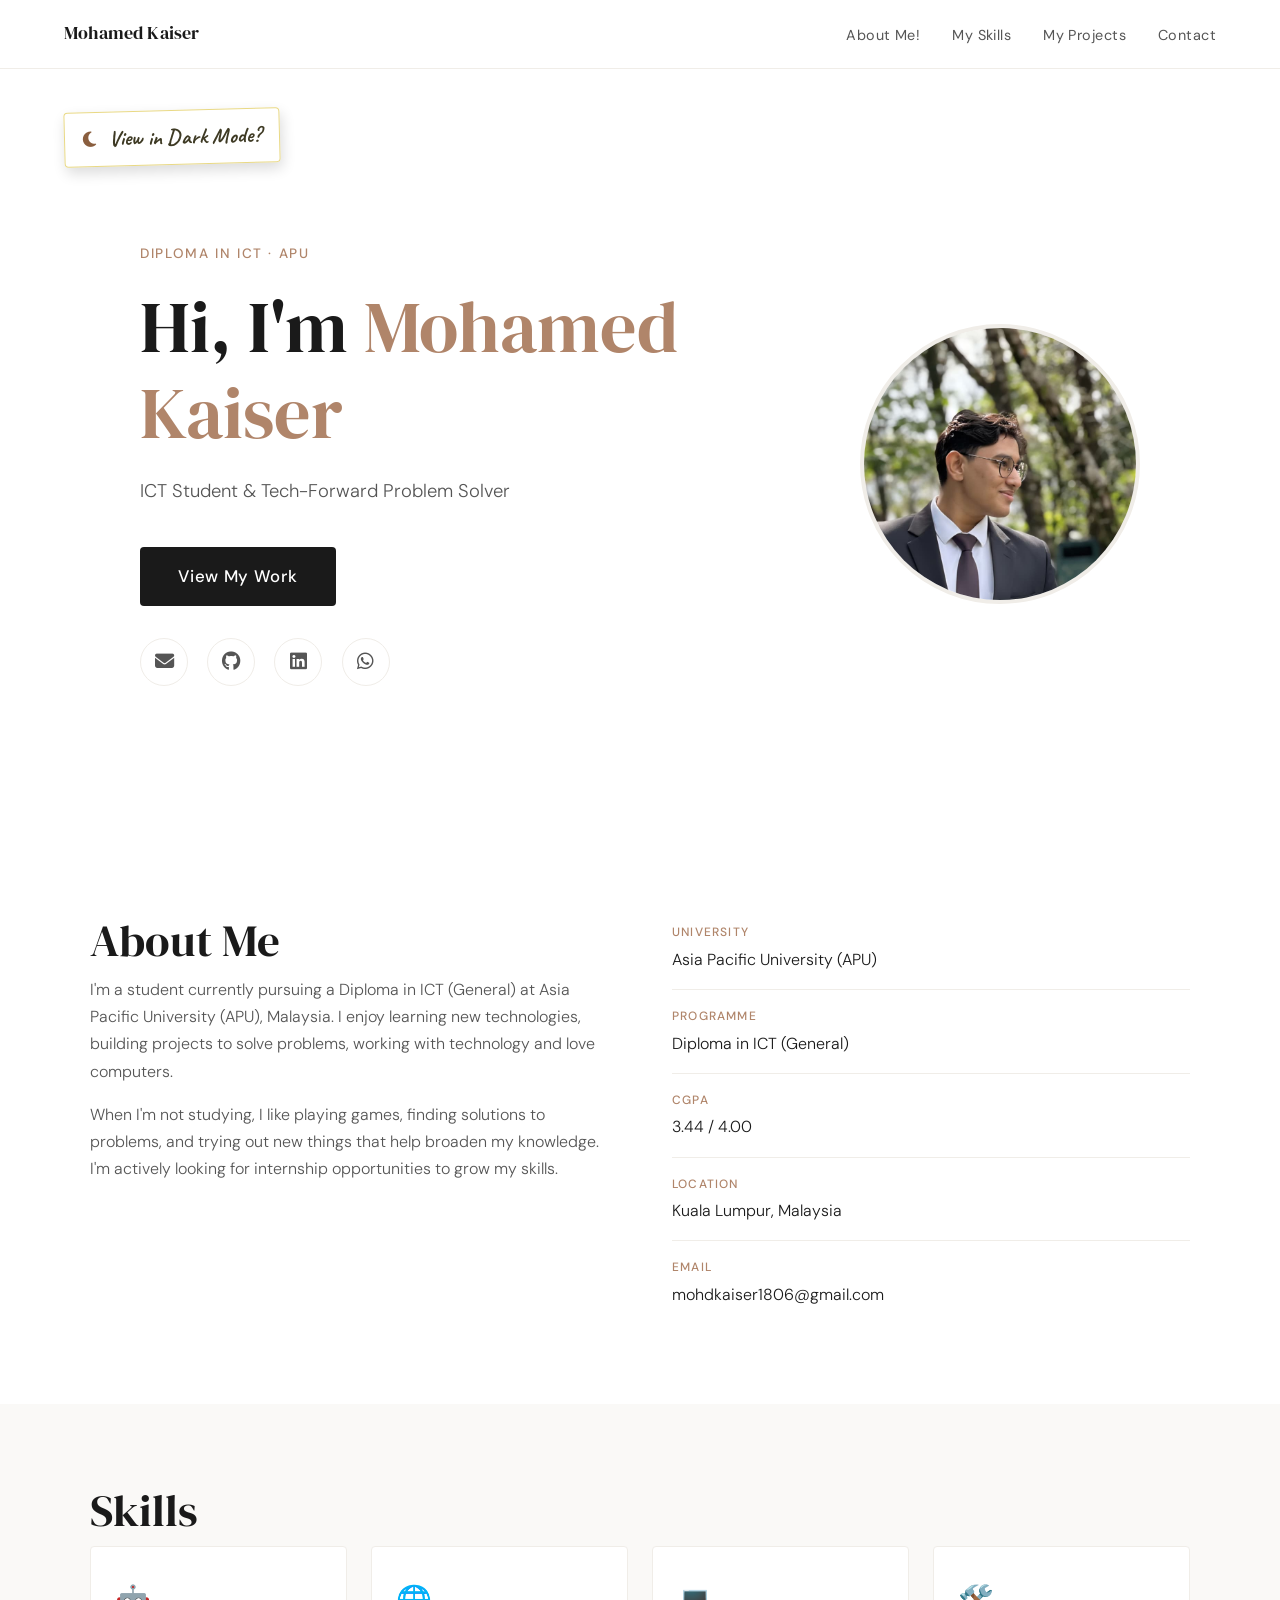
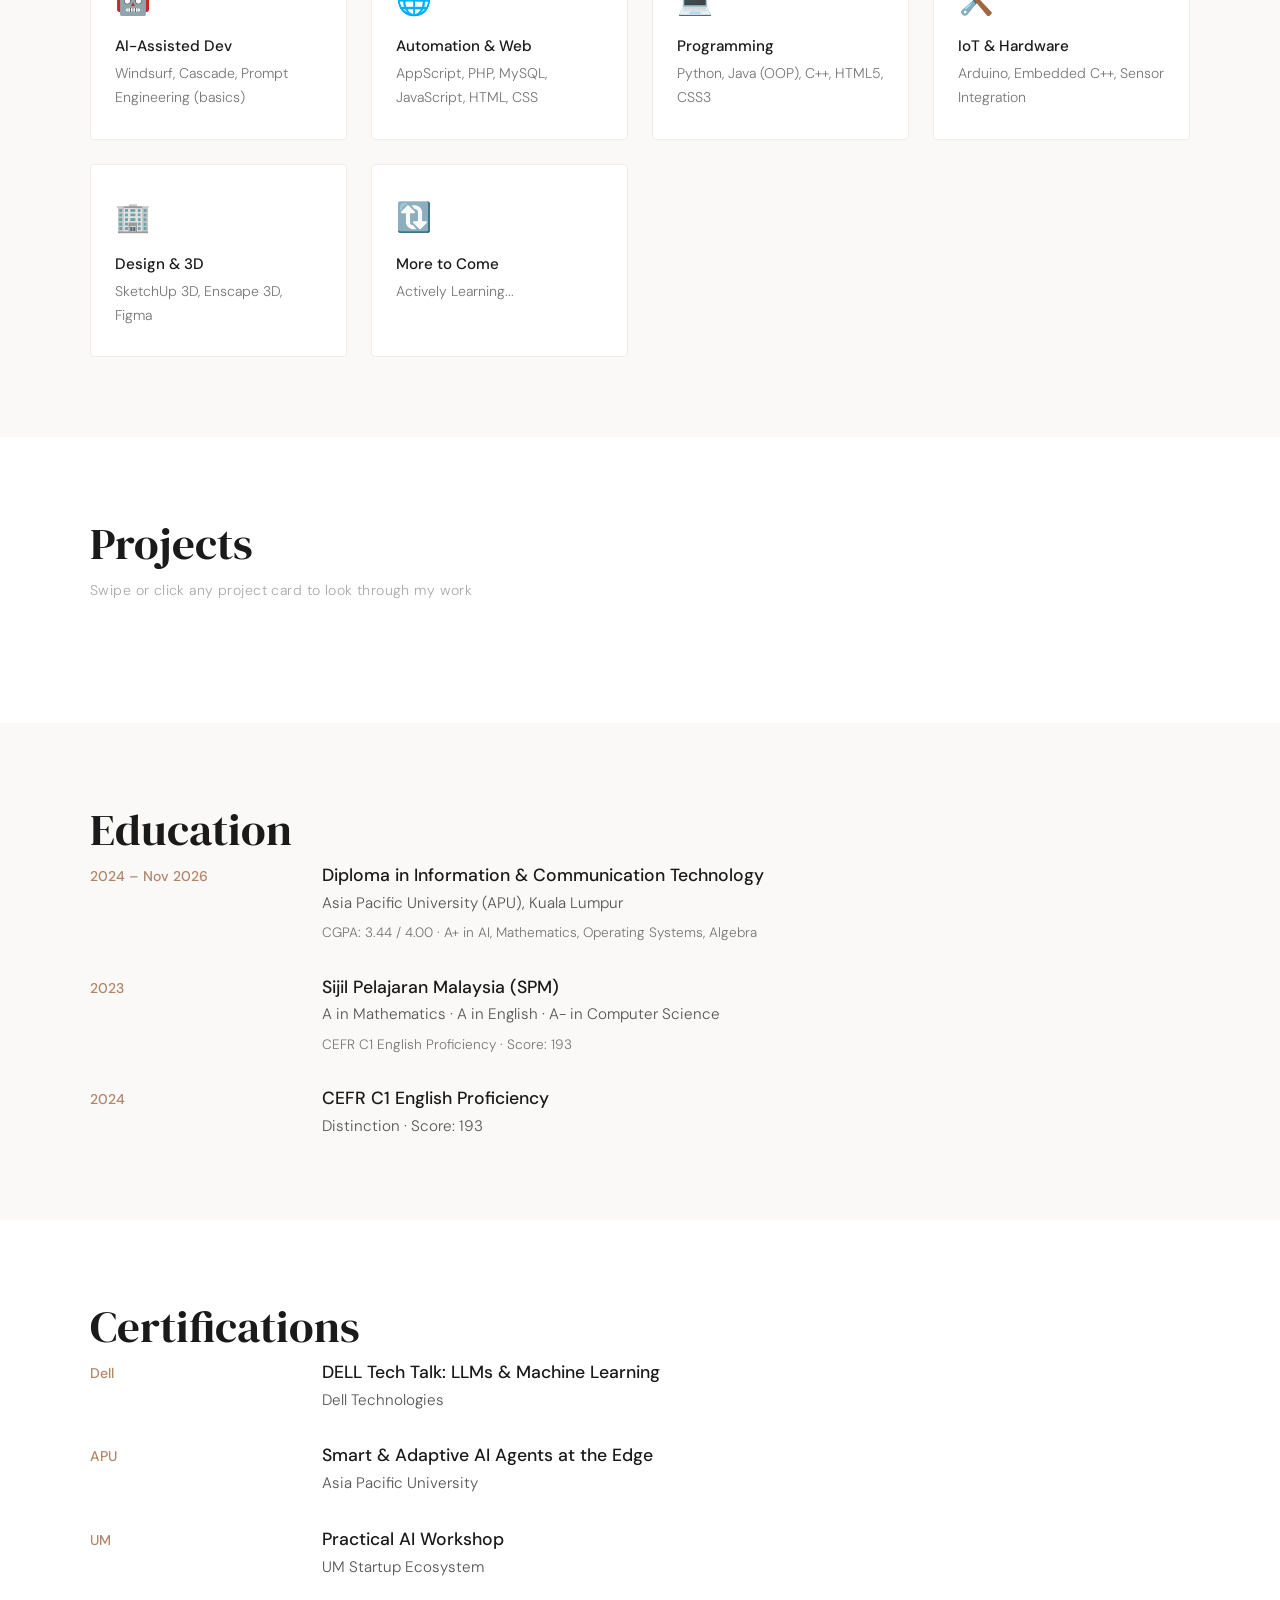
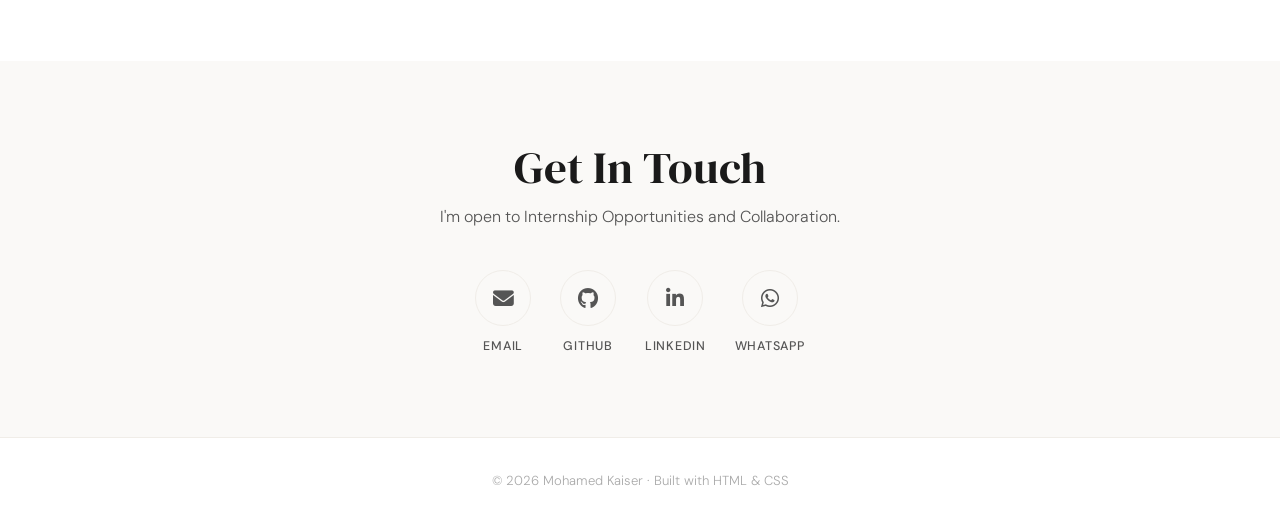
==== commit 8609504b: "Update index.html" ====
--- a/index.html
+++ b/index.html
@@ -7,6 +7,155 @@
   <link rel="stylesheet" href="styles.css" />
   <link href="https://fonts.googleapis.com/css2?family=Caveat:wght=700&family=DM+Serif+Display&family=DM+Sans:wght=300;400;500&display=swap" rel="stylesheet" />
   <link rel="stylesheet" href="https://cdnjs.cloudflare.com/ajax/libs/font-awesome/6.5.0/css/all.min.css" />
+  
+  <style>
+    /* ── POPUP THEME VARIABLES & LAYOUT ENGINE ── */
+    :root {
+      --popup-bg: #ffffff;
+      --popup-text: #333333;
+      --popup-meta: #666666;
+    }
+
+    /* Listens directly to your JavaScript theme engine toggles */
+    [data-theme="dark"] {
+      --popup-bg: #1e1e1e;       
+      --popup-text: #f5f5f5;     
+      --popup-meta: #aaaaaa;     
+    }
+
+    .popup-overlay {
+      position: fixed;
+      top: 0;
+      left: 0;
+      width: 100%;
+      height: 100%;
+      background: rgba(0, 0, 0, 0.75);
+      display: none;
+      align-items: center;
+      justify-content: center;
+      z-index: 1000;
+      overflow-y: auto;
+      padding: 20px;
+    }
+    .popup-overlay.open {
+      display: flex;
+    }
+    .popup {
+      background: var(--popup-bg);   
+      color: var(--popup-text);       
+      max-width: 650px;
+      width: 100%;
+      border-radius: 12px;
+      overflow: hidden;
+      position: relative;
+      box-shadow: 0 10px 30px rgba(0,0,0,0.5);
+      transition: background 0.3s ease, color 0.3s ease;
+    }
+    .popup-close {
+      position: absolute;
+      top: 15px;
+      right: 15px;
+      background: rgba(0,0,0,0.5);
+      color: #fff;
+      border: none;
+      border-radius: 50%;
+      width: 32px;
+      height: 32px;
+      font-size: 20px;
+      cursor: pointer;
+      z-index: 10;
+      display: flex;
+      align-items: center;
+      justify-content: center;
+      transition: background 0.2s;
+    }
+    .popup-close:hover {
+      background: rgba(0,0,0,0.8);
+    }
+    .popup-carousel-container {
+      width: 100%;
+      height: 350px;
+      position: relative;
+      overflow: hidden;
+      background: #000;
+    }
+    .popup-imgs {
+      display: flex;
+      width: 100%;
+      height: 100%;
+      overflow-x: scroll;
+      scroll-snap-type: x mandatory;
+      scrollbar-width: none; 
+    }
+    .popup-imgs::-webkit-scrollbar {
+      display: none; 
+    }
+    .popup-carousel-item {
+      min-width: 100%;
+      height: 100%;
+      scroll-snap-align: start;
+    }
+    .popup-carousel-item img {
+      width: 100%;
+      height: 100%;
+      object-fit: cover;
+      display: block;
+    }
+    .carousel-arrow {
+      position: absolute;
+      top: 50%;
+      transform: translateY(-50%);
+      background: rgba(0,0,0,0.5);
+      color: #fff;
+      border: none;
+      width: 40px;
+      height: 40px;
+      border-radius: 50%;
+      cursor: pointer;
+      z-index: 5;
+      display: flex;
+      align-items: center;
+      justify-content: center;
+      font-size: 18px;
+    }
+    .carousel-arrow.prev { left: 15px; }
+    .carousel-arrow.next { right: 15px; }
+    .popup-img-dots {
+      position: absolute;
+      bottom: 15px;
+      width: 100%;
+      display: flex;
+      justify-content: center;
+      gap: 8px;
+      z-index: 5;
+    }
+    .popup-img-dot {
+      width: 8px;
+      height: 8px;
+      border-radius: 50%;
+      background: rgba(255,255,255,0.4);
+      transition: background 0.2s;
+    }
+    .popup-img-dot.active {
+      background: #fff;
+    }
+    .popup-content {
+      padding: 25px;
+    }
+    .popup-meta {
+      color: var(--popup-meta);       
+      margin-bottom: 5px;
+      font-size: 0.9rem;
+    }
+    .popup-title {
+      margin-top: 0;
+      margin-bottom: 15px;
+    }
+    .popup-desc {
+      line-height: 1.6;
+      margin-bottom: 20px;
+    }
+  </style>
 </head>
 <body>
 
@@ -209,213 +358,4 @@
   }
 
   themePromptNote.addEventListener('click', () => {
-    const currentTheme = document.documentElement.getAttribute('data-theme');
-    applyTheme(currentTheme === 'dark' ? 'light' : 'dark');
-  });
-
-  themePromptNote.addEventListener('keydown', (e) => {
-    if (e.key === ' ' || e.key === 'Enter') {
-      e.preventDefault();
-      const currentTheme = document.documentElement.getAttribute('data-theme');
-      applyTheme(currentTheme === 'dark' ? 'light' : 'dark');
-    }
-  });
-
-  window.matchMedia('(prefers-color-scheme: dark)').addEventListener('change', e => {
-    if (!localStorage.getItem('theme')) {
-      applyTheme(e.matches ? 'dark' : 'light');
-    }
-  });
-
-  applyTheme(getInitialTheme());
-
-  const DEFAULT_PROJECTS = [
-    { id:1, title:'Fix n Flip', date:'Jan 2026 – Present', short:'E-waste marketplace for APU students to buy, sell and repair devices. Role-based access with full lifecycle tracking.', long:'Led my team to build a website for APU students to buy and sell devices at lower prices. Includes role-based access for Admins, Technicians, Clerks, and Users with full device lifecycle tracking. Built a 31-table relational database and 15+ dynamic pages.', tags:['PHP','MySQL','JavaScript','HTML','CSS'], github:'https://github.com/ImLiquify', img:'fixnflip.jpg', imgs:['fixnflip.jpg','fixnflip2.jpg'] },
-    { id:2, title:'Automated Smart Greenhouse', date:'Nov 2025 – Present', short:'IoT system with Arduino & ESP32. Automates irrigation and lighting based on soil and crop type.', long:'Built an IoT monitoring system using Arduino and ESP32 with a web dashboard. Automates irrigation based on soil moisture and adjusts LED lighting by crop type. Includes water pump burn-out prevention.', tags:['Arduino C++','HTML','CSS'], github:'https://github.com/ImLiquify', img:'greenhouse.jpg', imgs:['greenhouse.jpg','greenhouse2.jpg'] },
-    { id:3, title:'Enhanced TaoBao (Figma)', date:'Jun 2025 – Present', short:'Full UI/UX redesign of TaoBao. Cleaner layout, better hierarchy, focused on converting buyers.', long:'Conducted user research, competitor analysis, and information architecture. Designed user flows and multiple high and low fidelity mockups. Developed a complete advanced website prototype in Figma focused on reducing clutter and improving purchasing conversion.', tags:['Figma','UI/UX'], github:'', img:'taobao.jpg', imgs:['taobao.jpg','taobao2.jpg'] },
-    { id:4, title:'Hospital Management System', date:'Jul 2025 – Present', short:'Desktop app in Java OOP to manage Nurses, Doctors and Patients with login access control.', long:'Built a desktop app using NetBeans UI to demonstrate core OOP principles. Implemented Admin features and login functions. Applies Encapsulation, Inheritance, and modular structure.', tags:['Java OOP','NetBeans'], github:'https://github.com/ImLiquify/Hospital-Management-System', img:'', imgs:[] },
-    { id:5, title:'Restaurant Market List Automation', date:'2024 – 2025', short:"Google Sheets tracker for my family's restaurant with AppScript automations and auto email reports.", long:"Built a shared Google Sheets procurement tracker for my family's restaurant. AppScript automations run monthly: archiving data, auto-generating fresh sheets, and sending a year-end summary email to the owner.", tags:['Google Sheets','AppScript','JavaScript'], github:'', img:'restaurant.jpg', imgs:['restaurant.jpg','restaurant2.jpg'] },
-    { id:6, title:'3D Restaurant Architectural Design', date:'2025', short:"Full spatial layout and interior design using SketchUp 3D with photorealistic Enscape renders.", long:"Designed the full spatial layout and interior of my parents' restaurant pre-renovation using SketchUp 3D. Produced photorealistic renders and walkthroughs using Enscape for review before construction.", tags:['SketchUp 3D','Enscape'], github:'', img:'restaurant3d.jpg', imgs:['restaurant3d.jpg','restaurant3d2.jpg'] },
-    { id:7, title:'Shell STEM Innovation Challenges', date:'2019 – 2022', short:'Led teams in national STEM competitions. Built 4 hardware systems including a Salt-Water Powered Car.', long:'Led student teams across two years of national STEM competitions. Built four hardware systems: a Salt-Water Electrolysis Electric Car, an Automated Pool Energy Recovery System, a Guard Sleep-Monitoring Alert, and an Automatic Overflow & Irrigation Pump Controller.', tags:['Arduino C++','Hardware'], github:'', img:'', imgs:[] }
-  ];
-
-  const DEFAULT_HERO = { name:'Mohamed Kaiser', tag:'Diploma in ICT · APU', sub:'ICT Student & Tech-Forward Problem Solver', about1:"I'm a student currently pursuing a Diploma in ICT (General) at Asia Pacific University (APU), Malaysia. I enjoy learning new technologies, building projects to solve problems, working with technology and love computers.", about2:"When I'm not studying, I like playing games, finding solutions to problems, and trying out new things that help broaden my knowledge. I'm actively looking for internship opportunities to grow my skills.", uni:'Asia Pacific University (APU)', prog:'Diploma in ICT (General)', cgpa:'3.44 / 4.00', loc:'Kuala Lumpur, Malaysia', email:'mohdkaiser1806@gmail.com' };
-  const DEFAULT_SETTINGS = { email:'mohdkaiser1806@gmail.com', github:'https://github.com/ImLiquify', linkedin:'https://www.linkedin.com/in/mohamed-kaiser-04093532b/', wa:'60178710035' };
-
-  function getData(key, def) { try { const v = localStorage.getItem(key); return v ? JSON.parse(v) : def; } catch(e) { return def; } }
-
-  window.loadedProjectsInstance = DEFAULT_PROJECTS;
-
-  async function loadPortfolioEngine() {
-    let projects = DEFAULT_PROJECTS;
-    let hero = DEFAULT_HERO;
-    let settings = DEFAULT_SETTINGS;
-
-    try {
-      const response = await fetch('portfolio-data.json');
-      if (response.ok) {
-        const externalData = await response.json();
-        if (externalData.projects) projects = externalData.projects;
-        if (externalData.hero) hero = externalData.hero;
-        if (externalData.settings) settings = externalData.settings;
-      }
-    } catch (e) {
-      console.log("Using browser local storage backups.");
-    }
-
-    if (localStorage.getItem('hero')) hero = JSON.parse(localStorage.getItem('hero'));
-    if (localStorage.getItem('settings')) settings = JSON.parse(localStorage.getItem('settings'));
-    if (localStorage.getItem('projects')) projects = JSON.parse(localStorage.getItem('projects'));
-
-    window.loadedProjectsInstance = projects;
-
-    document.getElementById('hero-name').textContent = hero.name;
-    document.getElementById('hero-tag').textContent = hero.tag;
-    document.getElementById('hero-sub').textContent = hero.sub;
-    document.getElementById('nav-name').textContent = hero.name;
-    document.getElementById('footer-name').textContent = hero.name;
-    document.getElementById('about-p1').textContent = hero.about1;
-    document.getElementById('about-p2').textContent = hero.about2;
-    document.getElementById('d-uni').textContent = hero.uni;
-    document.getElementById('d-prog').textContent = hero.prog;
-    document.getElementById('d-cgpa').textContent = hero.cgpa;
-    document.getElementById('d-loc').textContent = hero.loc;
-    document.getElementById('d-email').textContent = hero.email;
-
-    document.getElementById('social-email').href = 'mailto:' + settings.email;
-    document.getElementById('social-github').href = settings.github;
-    document.getElementById('social-linkedin').href = settings.linkedin;
-    document.getElementById('social-wa').href = 'https://wa.me/' + settings.wa;
-    document.getElementById('c-email').href = 'mailto:' + settings.email;
-    document.getElementById('c-github').href = settings.github;
-    document.getElementById('c-linkedin').href = settings.linkedin;
-    document.getElementById('c-wa').href = 'https://wa.me/' + settings.wa;
-
-    renderGrid(projects);
-  }
-
-  function renderGrid(projectsData) {
-    const grid = document.getElementById('product-grid');
-    grid.innerHTML = projectsData.map((p, index) => {
-      const hasImg = p.img && p.img.trim();
-      const tags = p.tags.map(t => `<span class="tag">${t}</span>`).join('');
-      const imgHtml = hasImg
-        ? `<div class="product-img"><img src="images/${p.img}" alt="${p.title}" /><div class="product-overlay"></div></div>`
-        : `<div class="product-img-placeholder"></div>`;
-
-      return `
-        <div class="product-card" data-index="${index}" onclick="handleCardClick(${p.id})">
-          ${imgHtml}
-          <div class="product-info">
-            <div class="product-meta">${p.date}</div>
-            <h3>${p.title}</h3>
-            <p>${p.short}</p>
-            <div class="project-tags">${tags}</div>
-          </div>
-        </div>`;
-    }).join('');
-
-    const dotsContainer = document.getElementById('slider-dots');
-    dotsContainer.innerHTML = projectsData.map((_, idx) => `
-      <button class="dot ${idx === 0 ? 'active' : ''}" onclick="scrollToCard(${idx})"></button>
-    `).join('');
-  }
-
-  const grid = document.getElementById('product-grid');
-  const dotsContainer = document.getElementById('slider-dots');
-
-  function scrollToCard(idx) {
-    const cards = grid.querySelectorAll('.product-card');
-    if(cards[idx]) cards[idx].scrollIntoView({ behavior: 'smooth', block: 'nearest', inline: 'center' });
-  }
-
-  grid.addEventListener('scroll', () => {
-    const cards = grid.querySelectorAll('.product-card');
-    if(!cards.length) return;
-    let closestIdx = 0; let minDiff = Infinity;
-    const gridCenter = grid.getBoundingClientRect().left + grid.offsetWidth / 2;
-    cards.forEach((card, idx) => {
-      const rect = card.getBoundingClientRect();
-      const cardCenter = rect.left + rect.width / 2;
-      const diff = Math.abs(gridCenter - cardCenter);
-      if (diff < minDiff) { minDiff = diff; closestIdx = idx; }
-    });
-    const dots = dotsContainer.querySelectorAll('.dot');
-    dots.forEach((dot, idx) => { if(idx === closestIdx) dot.classList.add('active'); else dot.classList.remove('active'); });
-  });
-
-  function handleCardClick(id) {
-    const p = window.loadedProjectsInstance.find(x => x.id === id);
-    if (!p) return;
-    if (p.github && (!p.imgs || !p.imgs.length)) { window.open(p.github, '_blank'); return; }
-    openPopup(p);
-  }
-
-  function openPopup(p) {
-    document.getElementById('popup-meta').textContent = p.date;
-    document.getElementById('popup-title').textContent = p.title;
-    document.getElementById('popup-desc').textContent = p.long || p.short;
-    document.getElementById('popup-tags').innerHTML = p.tags.map(t => `<span class="tag">${t}</span>`).join('');
-
-    const ghBtn = document.getElementById('popup-github-btn');
-    if (p.github) { ghBtn.href = p.github; ghBtn.style.display = 'inline-block'; } else { ghBtn.style.display = 'none'; }
-
-    const imgsDiv = document.getElementById('popup-imgs');
-    const imgDotsDiv = document.getElementById('popup-img-dots');
-    const carouselContainer = document.getElementById('popup-carousel-container');
-    const prevArrow = document.getElementById('carousel-arrow-prev');
-    const nextArrow = document.getElementById('carousel-arrow-next');
-
-    if (p.imgs && p.imgs.length) {
-      carouselContainer.style.display = 'block';
-      
-      if (p.imgs.length <= 1) {
-        prevArrow.style.display = 'none';
-        nextArrow.style.display = 'none';
-      } else {
-        prevArrow.style.display = 'flex';
-        nextArrow.style.display = 'flex';
-      }
-
-      imgsDiv.innerHTML = p.imgs.map(img => `
-        <div class="popup-carousel-item">
-          <img src="images/${img}" alt="${p.title}" />
-        </div>
-      `).join('');
-
-      imgDotsDiv.innerHTML = p.imgs.map((_, idx) => `
-        <span class="popup-img-dot ${idx === 0 ? 'active' : ''}"></span>
-      `).join('');
-
-      imgsDiv.scrollLeft = 0;
-      imgsDiv.onscroll = () => {
-        const itemWidth = imgsDiv.clientWidth;
-        if(itemWidth === 0) return;
-        const activeIndex = Math.round(imgsDiv.scrollLeft / itemWidth);
-        const dots = imgDotsDiv.querySelectorAll('.popup-img-dot');
-        dots.forEach((dot, idx) => { if (idx === activeIndex) dot.classList.add('active'); else dot.classList.remove('active'); });
-      };
-    } else {
-      carouselContainer.style.display = 'none';
-      imgsDiv.innerHTML = '';
-      imgDotsDiv.innerHTML = '';
-    }
-
-    document.getElementById('popup-overlay').classList.add('open');
-    document.body.style.overflow = 'hidden';
-  }
-
-  function moveCarousel(direction) {
-    const imgsDiv = document.getElementById('popup-imgs');
-    const itemWidth = imgsDiv.clientWidth;
-    imgsDiv.scrollBy({ left: direction * itemWidth, behavior: 'smooth' });
-  }
-
-  function closePopup(e) { if (e.target === document.getElementById('popup-overlay')) closePopupDirect(); }
-  function closePopupDirect() { document.getElementById('popup-overlay').classList.remove('open'); document.body.style.overflow = ''; }
-  document.addEventListener('keydown', e => { if (e.key === 'Escape') closePopupDirect(); });
-
-  loadPortfolioEngine();
-</script>
-</body>
-</html>
+    const currentTheme = document.documentElement.getAttribute
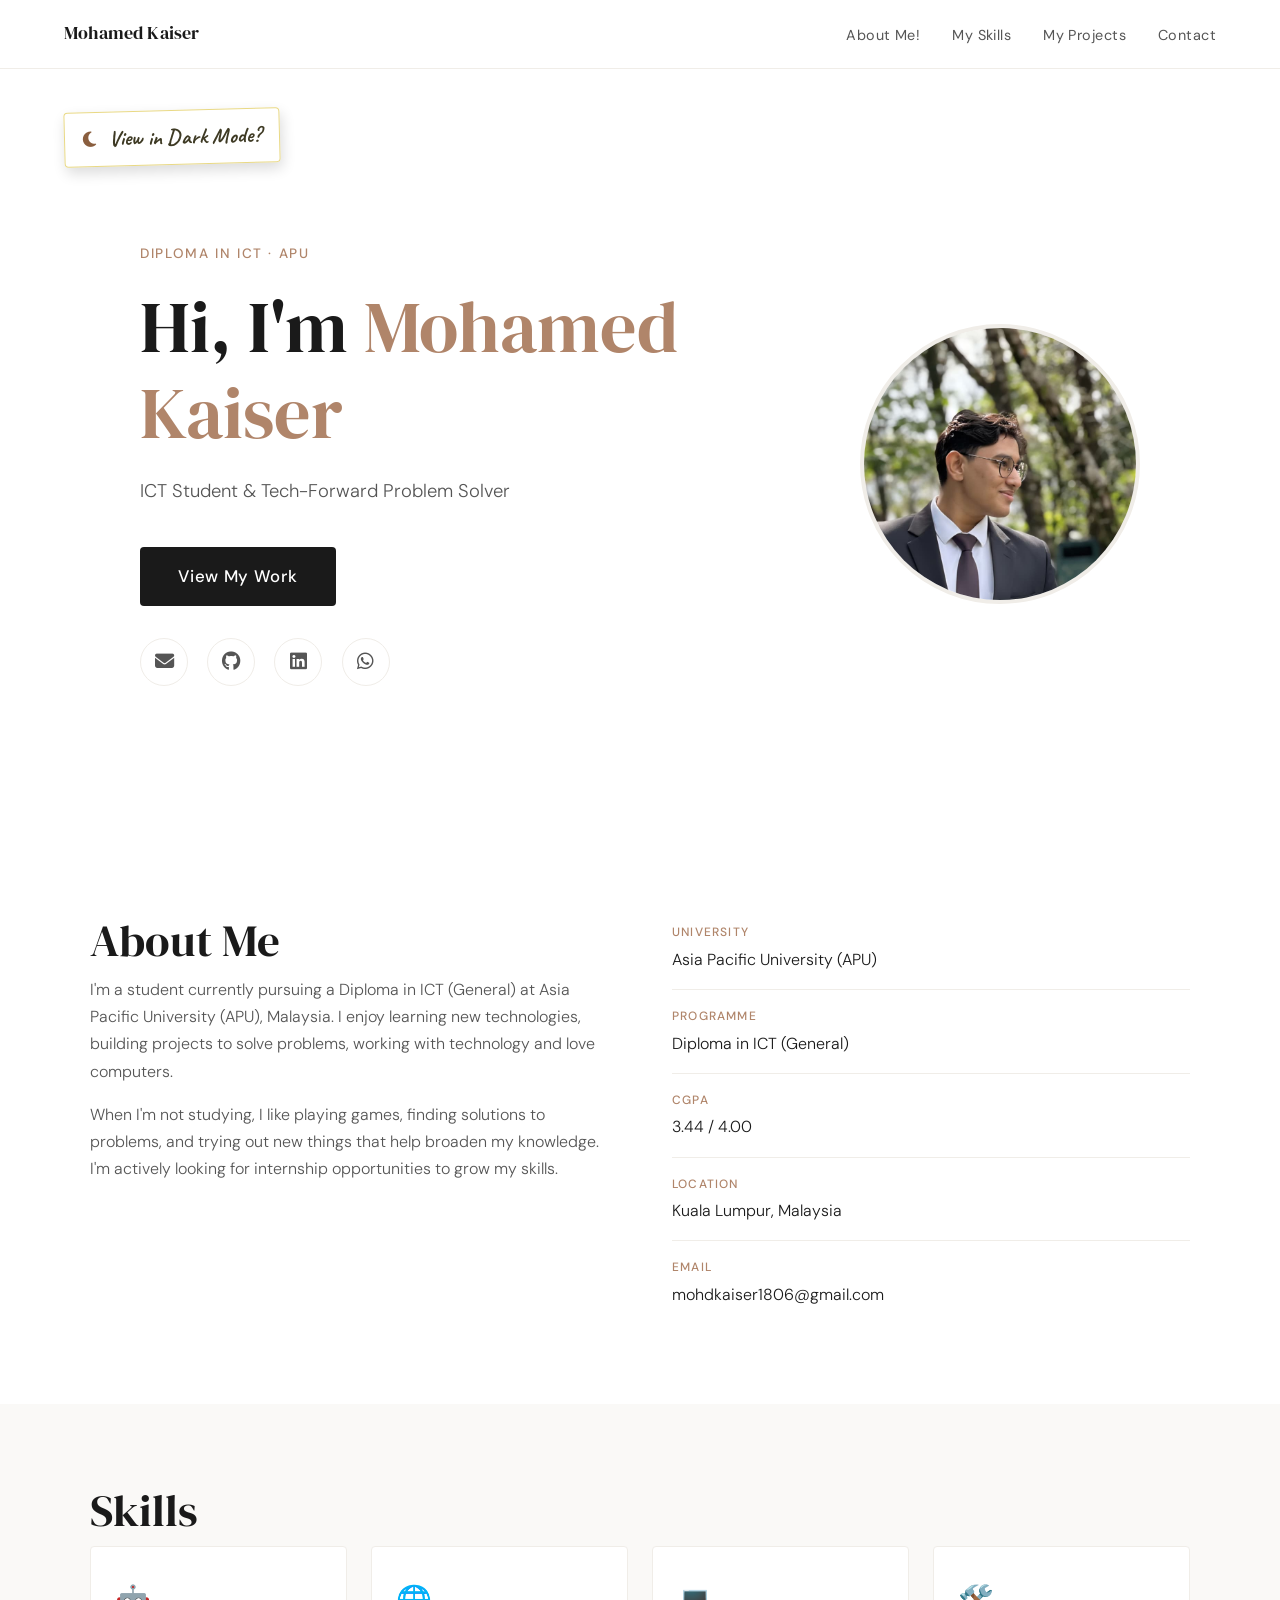
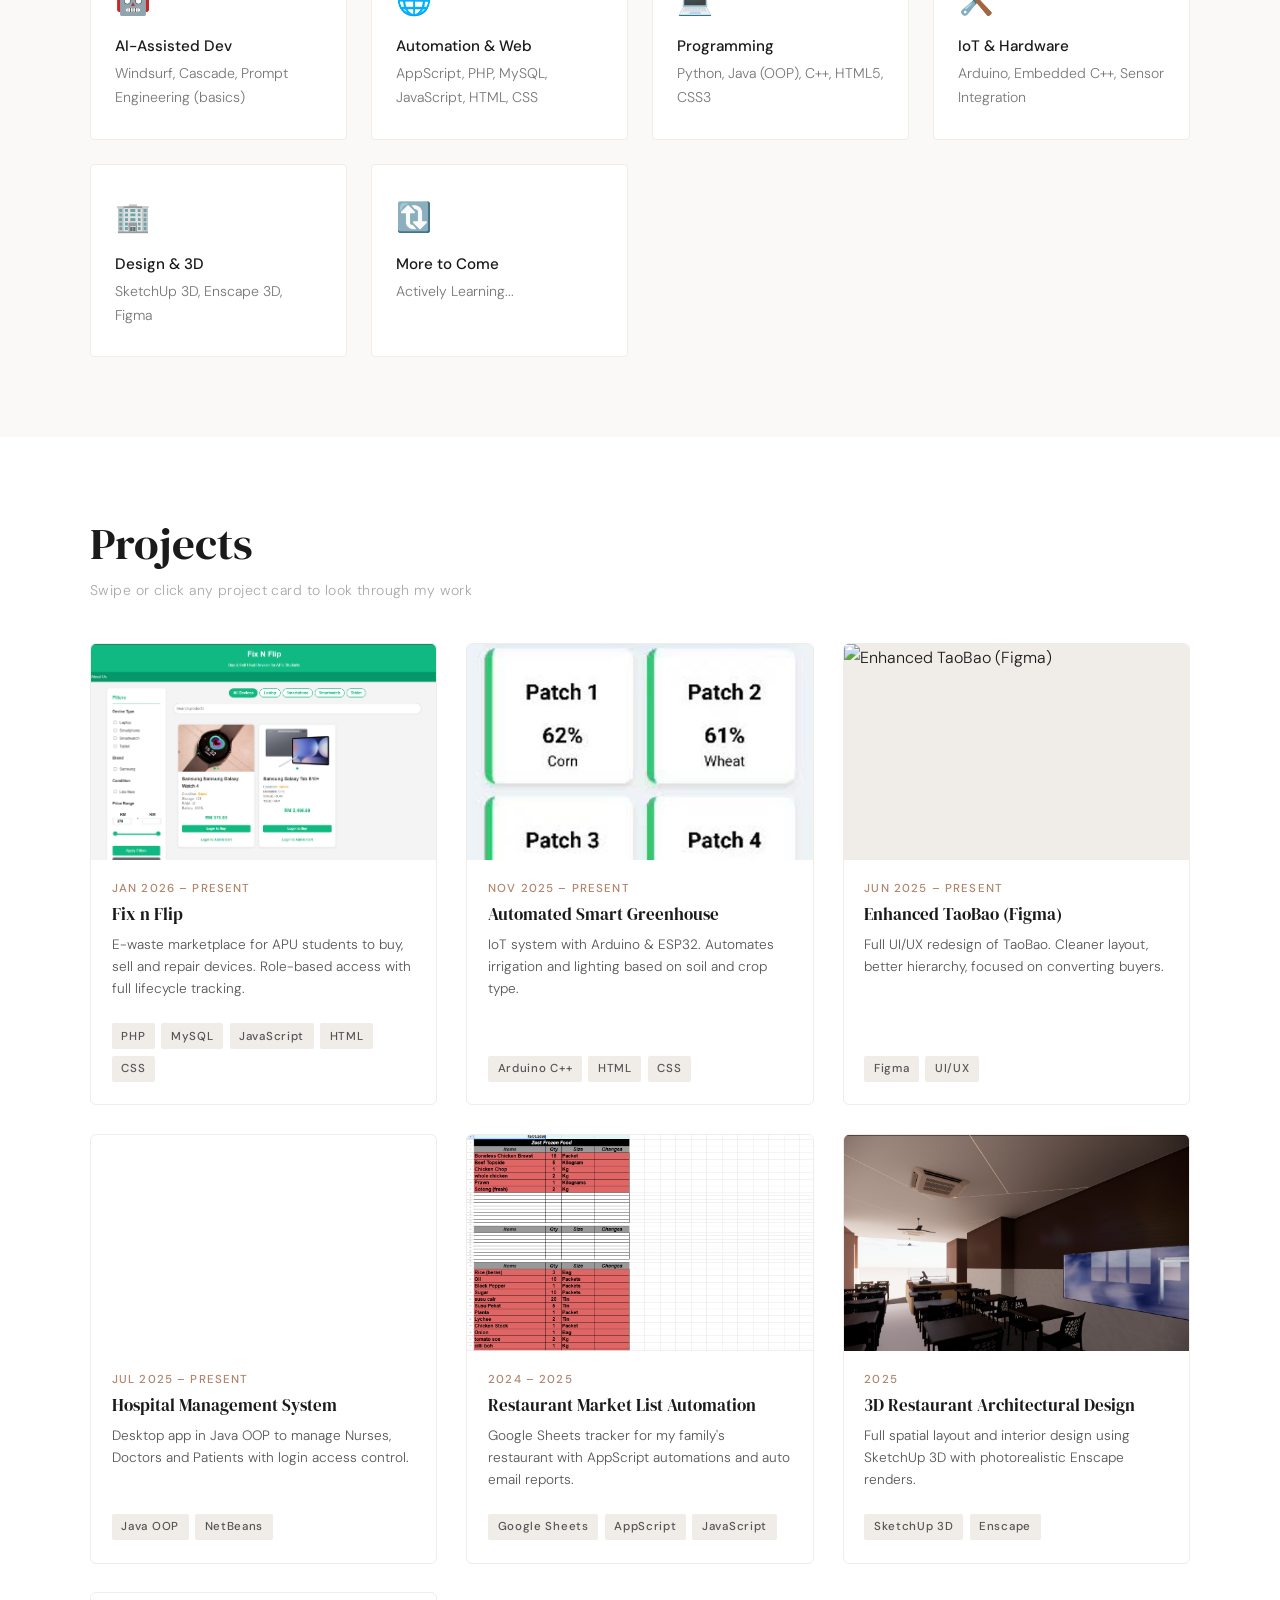
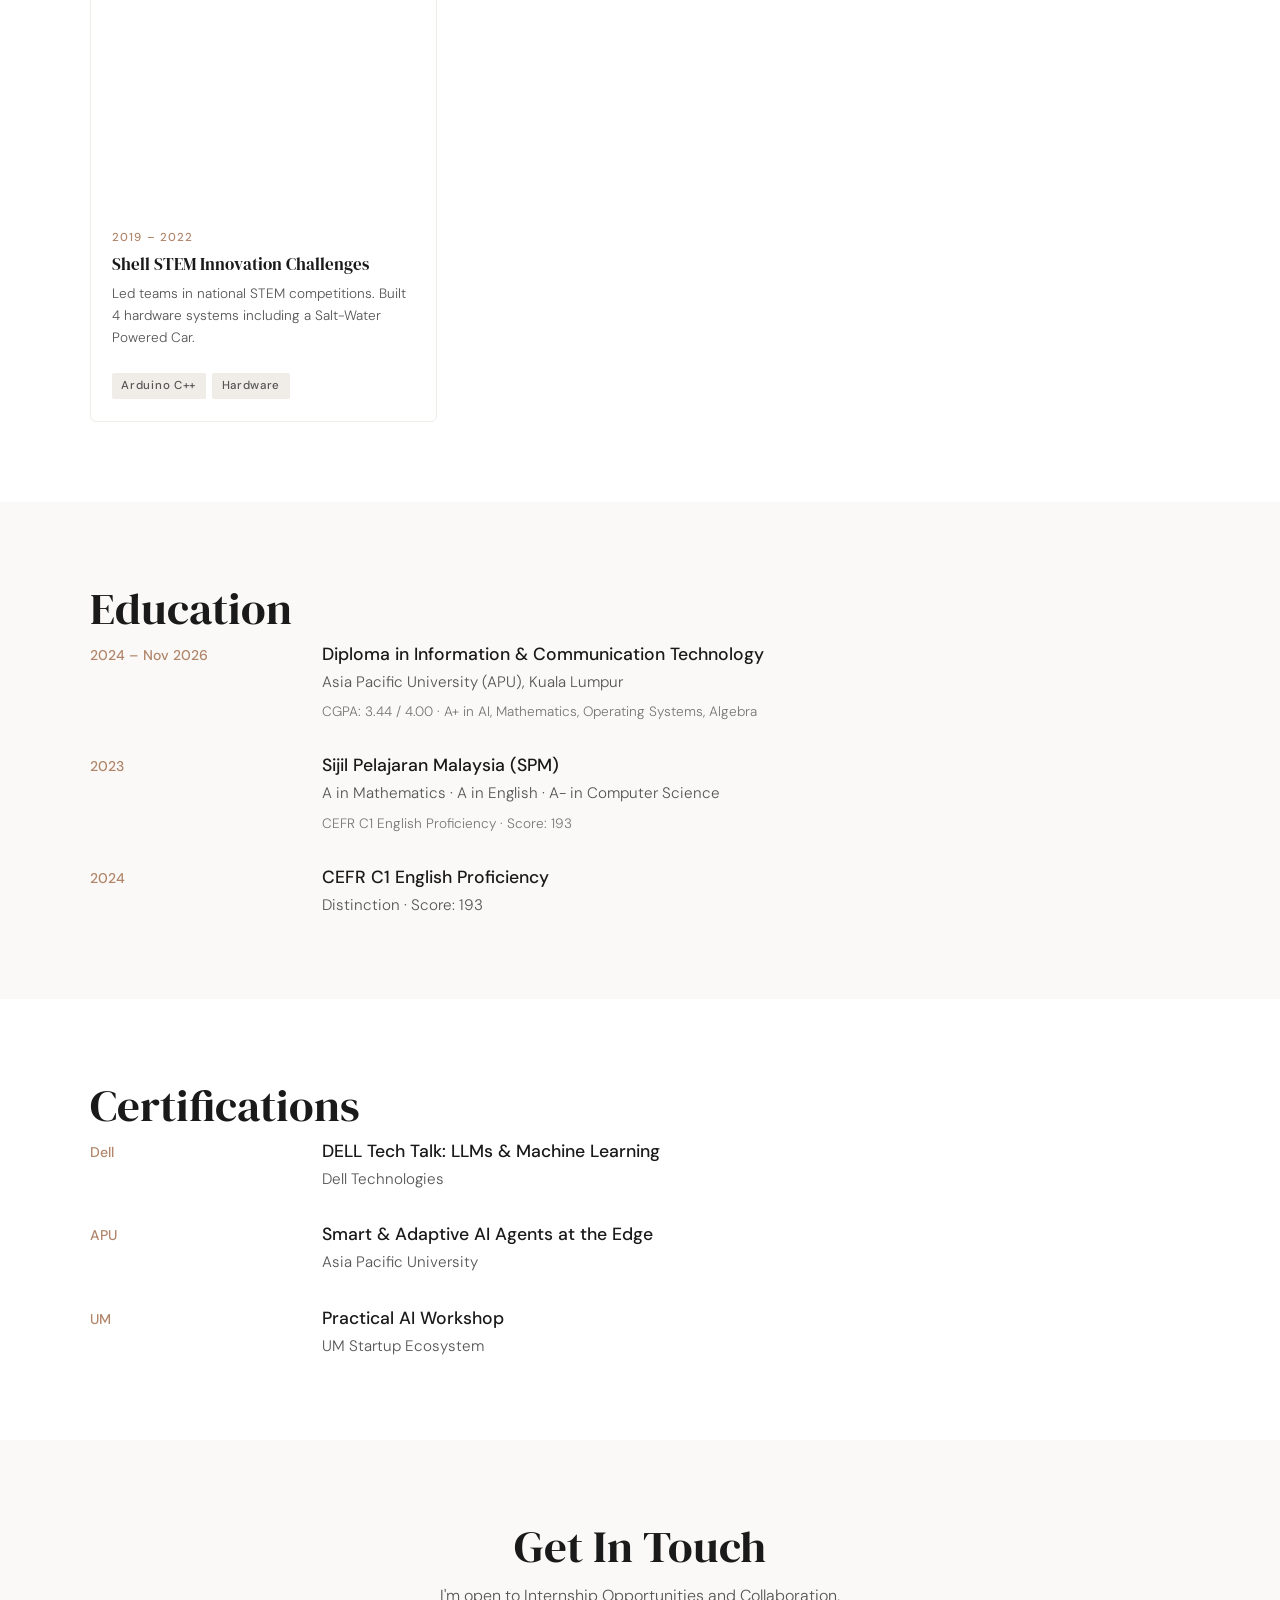
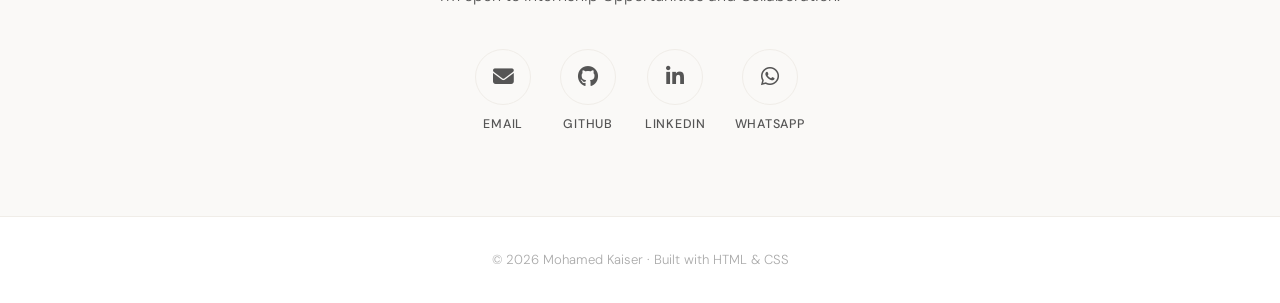
==== commit f920213b: "Update index.html" ====
--- a/index.html
+++ b/index.html
@@ -1,361 +1,842 @@
 <!DOCTYPE html>
+
 <html lang="en">
+
 <head>
+
   <meta charset="UTF-8" />
+
   <meta name="viewport" content="width=device-width, initial-scale=1.0" />
+
   <title id="page-title">Hey it's Mohamed Kaiser👋 | Portfolio</title>
+
   <link rel="stylesheet" href="styles.css" />
+
   <link href="https://fonts.googleapis.com/css2?family=Caveat:wght=700&family=DM+Serif+Display&family=DM+Sans:wght=300;400;500&display=swap" rel="stylesheet" />
+
   <link rel="stylesheet" href="https://cdnjs.cloudflare.com/ajax/libs/font-awesome/6.5.0/css/all.min.css" />
-  
-  <style>
-    /* ── POPUP THEME VARIABLES & LAYOUT ENGINE ── */
-    :root {
-      --popup-bg: #ffffff;
-      --popup-text: #333333;
-      --popup-meta: #666666;
+
+</head>
+
+<body>
+
+
+
+  <nav>
+
+    <span class="nav-name" id="nav-name">Mohamed Kaiser</span>
+
+    <ul>
+
+      <li><a href="#about">About Me!</a></li>
+
+      <li><a href="#skills">My Skills</a></li>
+
+      <li><a href="#projects">My Projects</a></li>
+
+      <li><a href="#contact">Contact</a></li>
+
+    </ul>
+
+  </nav>
+
+
+
+  <div id="theme-prompt-note" class="theme-prompt-bar" role="button" aria-label="Toggle system color scheme" tabindex="0">
+
+    <div class="theme-prompt-content">
+
+      <div class="theme-toggle-btn">
+
+        <i class="fas fa-moon theme-icon-element"></i>
+
+      </div>
+
+      <span id="theme-prompt-text" class="theme-prompt-text">View in Dark Mode?</span>
+
+    </div>
+
+  </div>
+
+
+
+  <section id="hero">
+
+    <div class="hero-inner">
+
+      <div class="hero-text">
+
+        <p class="hero-tag" id="hero-tag">Diploma in ICT · APU</p>
+
+        <h1>Hi, I'm <span class="accent" id="hero-name">Mohamed Kaiser</span></h1>
+
+        <p class="hero-sub" id="hero-sub">ICT Student & Tech-Forward Problem Solver</p>
+
+        <a href="#projects" class="btn">View My Work</a>
+
+        <div class="hero-socials" id="hero-socials">
+
+          <a id="social-email" href="mailto:mohdkaiser1806@gmail.com" title="Email"><i class="fas fa-envelope"></i></a>
+
+          <a id="social-github" href="https://github.com/ImLiquify" target="_blank" title="GitHub"><i class="fab fa-github"></i></a>
+
+          <a id="social-linkedin" href="https://www.linkedin.com/in/mohamed-kaiser-04093532b/" target="_blank" title="LinkedIn"><i class="fab fa-linkedin"></i></a>
+
+          <a id="social-wa" href="https://wa.me/60178710035" target="_blank" title="WhatsApp"><i class="fab fa-whatsapp"></i></a>
+
+        </div>
+
+      </div>
+
+      <div class="hero-photo">
+
+        <img src="images/me.jpg" alt="Mohamed Kaiser" />
+
+      </div>
+
+    </div>
+
+  </section>
+
+
+
+  <section id="about">
+
+    <div class="section-inner two-col">
+
+      <div>
+
+        <h2>About Me</h2>
+
+        <p id="about-p1">I'm a student currently pursuing a Diploma in ICT (General) at Asia Pacific University (APU), Malaysia. I enjoy learning new technologies, building projects to solve problems, working with technology and love computers.</p>
+
+        <p id="about-p2">When I'm not studying, I like playing games, finding solutions to problems, and trying out new things that help broaden my knowledge. I'm actively looking for internship opportunities to grow my skills.</p>
+
+      </div>
+
+      <div class="about-details">
+
+        <div class="detail-item"><span class="label">University</span><span id="d-uni">Asia Pacific University (APU)</span></div>
+
+        <div class="detail-item"><span class="label">Programme</span><span id="d-prog">Diploma in ICT (General)</span></div>
+
+        <div class="detail-item"><span class="label">CGPA</span><span id="d-cgpa">3.44 / 4.00</span></div>
+
+        <div class="detail-item"><span class="label">Location</span><span id="d-loc">Kuala Lumpur, Malaysia</span></div>
+
+        <div class="detail-item"><span class="label">Email</span><span id="d-email">mohdkaiser1806@gmail.com</span></div>
+
+      </div>
+
+    </div>
+
+  </section>
+
+
+
+  <section id="skills" class="bg-light">
+
+    <div class="section-inner">
+
+      <h2>Skills</h2>
+
+      <div class="skills-grid">
+
+        <div class="skill-card"><span class="skill-icon">🤖</span><h3>AI-Assisted Dev</h3><p>Windsurf, Cascade, Prompt Engineering (basics)</p></div>
+
+        <div class="skill-card"><span class="skill-icon">🌐</span><h3>Automation & Web</h3><p>AppScript, PHP, MySQL, JavaScript, HTML, CSS</p></div>
+
+        <div class="skill-card"><span class="skill-icon">💻</span><h3>Programming</h3><p>Python, Java (OOP), C++, HTML5, CSS3</p></div>
+
+        <div class="skill-card"><span class="skill-icon">🛠️</span><h3>IoT & Hardware</h3><p>Arduino, Embedded C++, Sensor Integration</p></div>
+
+        <div class="skill-card"><span class="skill-icon">🏢</span><h3>Design & 3D</h3><p>SketchUp 3D, Enscape 3D, Figma</p></div>
+
+        <div class="skill-card"><span class="skill-icon">🔃</span><h3>More to Come</h3><p>Actively Learning...</p></div>
+
+      </div>
+
+    </div>
+
+  </section>
+
+
+
+  <section id="projects">
+
+    <div class="section-inner">
+
+      <h2>Projects</h2>
+
+      <p class="section-sub">Swipe or click any project card to look through my work</p>
+
+      
+
+      <div class="slider-container">
+
+        <div class="product-grid" id="product-grid"></div>
+
+        <div class="slider-dots" id="slider-dots"></div>
+
+      </div>
+
+    </div>
+
+  </section>
+
+
+
+  <section id="education" class="bg-light">
+
+    <div class="section-inner">
+
+      <h2>Education</h2>
+
+      <div class="edu-list">
+
+        <div class="edu-item">
+
+          <div class="edu-meta">2024 – Nov 2026</div>
+
+          <div class="edu-body">
+
+            <h3>Diploma in Information & Communication Technology</h3>
+
+            <p>Asia Pacific University (APU), Kuala Lumpur</p>
+
+            <p class="edu-note">CGPA: 3.44 / 4.00 · A+ in AI, Mathematics, Operating Systems, Algebra</p>
+
+          </div>
+
+        </div>
+
+        <div class="edu-item">
+
+          <div class="edu-meta">2023</div>
+
+          <div class="edu-body">
+
+            <h3>Sijil Pelajaran Malaysia (SPM)</h3>
+
+            <p>A in Mathematics · A in English · A- in Computer Science</p>
+
+            <p class="edu-note">CEFR C1 English Proficiency · Score: 193</p>
+
+          </div>
+
+        </div>
+
+        <div class="edu-item">
+
+          <div class="edu-meta">2024</div>
+
+          <div class="edu-body">
+
+            <h3>CEFR C1 English Proficiency</h3>
+
+            <p>Distinction · Score: 193</p>
+
+          </div>
+
+        </div>
+
+      </div>
+
+    </div>
+
+  </section>
+
+
+
+  <section id="cert">
+
+    <div class="section-inner">
+
+      <h2>Certifications</h2>
+
+      <div class="edu-list">
+
+        <div class="edu-item"><div class="edu-meta">Dell</div><div class="edu-body"><h3>DELL Tech Talk: LLMs & Machine Learning</h3><p>Dell Technologies</p></div></div>
+
+        <div class="edu-item"><div class="edu-meta">APU</div><div class="edu-body"><h3>Smart & Adaptive AI Agents at the Edge</h3><p>Asia Pacific University</p></div></div>
+
+        <div class="edu-item"><div class="edu-meta">UM</div><div class="edu-body"><h3>Practical AI Workshop</h3><p>UM Startup Ecosystem</p></div></div>
+
+      </div>
+
+    </div>
+
+  </section>
+
+
+
+  <section id="contact" class="bg-light">
+
+    <div class="section-inner contact-inner">
+
+      <h2>Get In Touch</h2>
+
+      <p>I'm open to Internship Opportunities and Collaboration.</p>
+
+      <div class="contact-icons" id="contact-icons">
+
+        <a id="c-email" href="mailto:mohdkaiser1806@gmail.com" class="contact-icon-item" title="Email">
+
+          <div class="contact-icon-circle"><i class="fas fa-envelope"></i></div><span>Email</span>
+
+        </a>
+
+        <a id="c-github" href="https://github.com/ImLiquify" target="_blank" class="contact-icon-item" title="GitHub">
+
+          <div class="contact-icon-circle"><i class="fab fa-github"></i></div><span>GitHub</span>
+
+        </a>
+
+        <a id="c-linkedin" href="https://www.linkedin.com/in/mohamed-kaiser-04093532b/" target="_blank" class="contact-icon-item" title="LinkedIn">
+
+          <div class="contact-icon-circle"><i class="fab fa-linkedin-in"></i></div><span>LinkedIn</span>
+
+        </a>
+
+        <a id="c-wa" href="https://wa.me/60178710035" target="_blank" class="contact-icon-item" title="WhatsApp">
+
+          <div class="contact-icon-circle"><i class="fab fa-whatsapp"></i></div><span>WhatsApp</span>
+
+        </a>
+
+      </div>
+
+    </div>
+
+  </section>
+
+
+
+  <footer>
+
+    <p>© 2026 <span id="footer-name">Mohamed Kaiser</span> · Built with HTML & CSS</p>
+
+  </footer>
+
+
+
+  <div class="popup-overlay" id="popup-overlay" onclick="closePopup(event)">
+
+    <div class="popup">
+
+      <button class="popup-close" onclick="closePopupDirect()">×</button>
+
+      
+
+      <div class="popup-carousel-container" id="popup-carousel-container">
+
+        <button class="carousel-arrow prev" id="carousel-arrow-prev" onclick="moveCarousel(-1)">&#10094;</button>
+
+        <button class="carousel-arrow next" id="carousel-arrow-next" onclick="moveCarousel(1)">&#10095;</button>
+
+        
+
+        <div class="popup-imgs" id="popup-imgs"></div>
+
+        <div class="popup-img-dots" id="popup-img-dots"></div>
+
+      </div>
+
+
+
+      <div class="popup-content">
+
+        <div class="popup-meta" id="popup-meta"></div>
+
+        <h2 class="popup-title" id="popup-title"></h2>
+
+        <p class="popup-desc" id="popup-desc"></p>
+
+        <div class="project-tags" id="popup-tags"></div>
+
+        <a class="popup-github-btn" id="popup-github-btn" href="#" target="_blank">View on GitHub →</a>
+
+      </div>
+
+    </div>
+
+  </div>
+
+
+
+<script>
+
+  // ── DARK/LIGHT INTERACTIVE ENGINE ──
+
+  const themePromptNote = document.getElementById('theme-prompt-note');
+
+  const themePromptText = document.getElementById('theme-prompt-text');
+
+
+
+  function getInitialTheme() {
+
+    const savedTheme = localStorage.getItem('theme');
+
+    if (savedTheme) return savedTheme;
+
+    return window.matchMedia('(prefers-color-scheme: dark)').matches ? 'dark' : 'light';
+
+  }
+
+
+
+  function applyTheme(theme) {
+
+    document.documentElement.setAttribute('data-theme', theme);
+
+    localStorage.setItem('theme', theme);
+
+    
+
+    const iconEl = document.querySelector('.theme-icon-element');
+
+    if (iconEl) {
+
+      if (theme === 'dark') {
+
+        iconEl.className = 'fas fa-sun theme-icon-element';
+
+        themePromptText.textContent = 'View in Light Mode?';
+
+      } else {
+
+        iconEl.className = 'fas fa-moon theme-icon-element';
+
+        themePromptText.textContent = 'View in Dark Mode?';
+
+      }
+
     }
 
-    /* Listens directly to your JavaScript theme engine toggles */
-    [data-theme="dark"] {
-      --popup-bg: #1e1e1e;       
-      --popup-text: #f5f5f5;     
-      --popup-meta: #aaaaaa;     
+  }
+
+
+
+  themePromptNote.addEventListener('click', () => {
+
+    const currentTheme = document.documentElement.getAttribute('data-theme');
+
+    applyTheme(currentTheme === 'dark' ? 'light' : 'dark');
+
+  });
+
+
+
+  themePromptNote.addEventListener('keydown', (e) => {
+
+    if (e.key === ' ' || e.key === 'Enter') {
+
+      e.preventDefault();
+
+      const currentTheme = document.documentElement.getAttribute('data-theme');
+
+      applyTheme(currentTheme === 'dark' ? 'light' : 'dark');
+
     }
 
-    .popup-overlay {
-      position: fixed;
-      top: 0;
-      left: 0;
-      width: 100%;
-      height: 100%;
-      background: rgba(0, 0, 0, 0.75);
-      display: none;
-      align-items: center;
-      justify-content: center;
-      z-index: 1000;
-      overflow-y: auto;
-      padding: 20px;
+  });
+
+
+
+  window.matchMedia('(prefers-color-scheme: dark)').addEventListener('change', e => {
+
+    if (!localStorage.getItem('theme')) {
+
+      applyTheme(e.matches ? 'dark' : 'light');
+
     }
-    .popup-overlay.open {
-      display: flex;
+
+  });
+
+
+
+  applyTheme(getInitialTheme());
+
+
+
+  const DEFAULT_PROJECTS = [
+
+    { id:1, title:'Fix n Flip', date:'Jan 2026 – Present', short:'E-waste marketplace for APU students to buy, sell and repair devices. Role-based access with full lifecycle tracking.', long:'Led my team to build a website for APU students to buy and sell devices at lower prices. Includes role-based access for Admins, Technicians, Clerks, and Users with full device lifecycle tracking. Built a 31-table relational database and 15+ dynamic pages.', tags:['PHP','MySQL','JavaScript','HTML','CSS'], github:'https://github.com/ImLiquify', img:'fixnflip.jpg', imgs:['fixnflip.jpg','fixnflip2.jpg'] },
+
+    { id:2, title:'Automated Smart Greenhouse', date:'Nov 2025 – Present', short:'IoT system with Arduino & ESP32. Automates irrigation and lighting based on soil and crop type.', long:'Built an IoT monitoring system using Arduino and ESP32 with a web dashboard. Automates irrigation based on soil moisture and adjusts LED lighting by crop type. Includes water pump burn-out prevention.', tags:['Arduino C++','HTML','CSS'], github:'https://github.com/ImLiquify', img:'greenhouse.jpg', imgs:['greenhouse.jpg','greenhouse2.jpg'] },
+
+    { id:3, title:'Enhanced TaoBao (Figma)', date:'Jun 2025 – Present', short:'Full UI/UX redesign of TaoBao. Cleaner layout, better hierarchy, focused on converting buyers.', long:'Conducted user research, competitor analysis, and information architecture. Designed user flows and multiple high and low fidelity mockups. Developed a complete advanced website prototype in Figma focused on reducing clutter and improving purchasing conversion.', tags:['Figma','UI/UX'], github:'', img:'taobao.jpg', imgs:['taobao.jpg','taobao2.jpg'] },
+
+    { id:4, title:'Hospital Management System', date:'Jul 2025 – Present', short:'Desktop app in Java OOP to manage Nurses, Doctors and Patients with login access control.', long:'Built a desktop app using NetBeans UI to demonstrate core OOP principles. Implemented Admin features and login functions. Applies Encapsulation, Inheritance, and modular structure.', tags:['Java OOP','NetBeans'], github:'https://github.com/ImLiquify/Hospital-Management-System', img:'', imgs:[] },
+
+    { id:5, title:'Restaurant Market List Automation', date:'2024 – 2025', short:"Google Sheets tracker for my family's restaurant with AppScript automations and auto email reports.", long:"Built a shared Google Sheets procurement tracker for my family's restaurant. AppScript automations run monthly: archiving data, auto-generating fresh sheets, and sending a year-end summary email to the owner.", tags:['Google Sheets','AppScript','JavaScript'], github:'', img:'restaurant.jpg', imgs:['restaurant.jpg','restaurant2.jpg'] },
+
+    { id:6, title:'3D Restaurant Architectural Design', date:'2025', short:"Full spatial layout and interior design using SketchUp 3D with photorealistic Enscape renders.", long:"Designed the full spatial layout and interior of my parents' restaurant pre-renovation using SketchUp 3D. Produced photorealistic renders and walkthroughs using Enscape for review before construction.", tags:['SketchUp 3D','Enscape'], github:'', img:'restaurant3d.jpg', imgs:['restaurant3d.jpg','restaurant3d2.jpg'] },
+
+    { id:7, title:'Shell STEM Innovation Challenges', date:'2019 – 2022', short:'Led teams in national STEM competitions. Built 4 hardware systems including a Salt-Water Powered Car.', long:'Led student teams across two years of national STEM competitions. Built four hardware systems: a Salt-Water Electrolysis Electric Car, an Automated Pool Energy Recovery System, a Guard Sleep-Monitoring Alert, and an Automatic Overflow & Irrigation Pump Controller.', tags:['Arduino C++','Hardware'], github:'', img:'', imgs:[] }
+
+  ];
+
+
+
+  const DEFAULT_HERO = { name:'Mohamed Kaiser', tag:'Diploma in ICT · APU', sub:'ICT Student & Tech-Forward Problem Solver', about1:"I'm a student currently pursuing a Diploma in ICT (General) at Asia Pacific University (APU), Malaysia. I enjoy learning new technologies, building projects to solve problems, working with technology and love computers.", about2:"When I'm not studying, I like playing games, finding solutions to problems, and trying out new things that help broaden my knowledge. I'm actively looking for internship opportunities to grow my skills.", uni:'Asia Pacific University (APU)', prog:'Diploma in ICT (General)', cgpa:'3.44 / 4.00', loc:'Kuala Lumpur, Malaysia', email:'mohdkaiser1806@gmail.com' };
+
+  const DEFAULT_SETTINGS = { email:'mohdkaiser1806@gmail.com', github:'https://github.com/ImLiquify', linkedin:'https://www.linkedin.com/in/mohamed-kaiser-04093532b/', wa:'60178710035' };
+
+
+
+  function getData(key, def) { try { const v = localStorage.getItem(key); return v ? JSON.parse(v) : def; } catch(e) { return def; } }
+
+
+
+  window.loadedProjectsInstance = DEFAULT_PROJECTS;
+
+
+
+  async function loadPortfolioEngine() {
+
+    let projects = DEFAULT_PROJECTS;
+
+    let hero = DEFAULT_HERO;
+
+    let settings = DEFAULT_SETTINGS;
+
+
+
+    try {
+
+      const response = await fetch('portfolio-data.json');
+
+      if (response.ok) {
+
+        const externalData = await response.json();
+
+        if (externalData.projects) projects = externalData.projects;
+
+        if (externalData.hero) hero = externalData.hero;
+
+        if (externalData.settings) settings = externalData.settings;
+
+      }
+
+    } catch (e) {
+
+      console.log("Using browser local storage backups.");
+
     }
-    .popup {
-      background: var(--popup-bg);   
-      color: var(--popup-text);       
-      max-width: 650px;
-      width: 100%;
-      border-radius: 12px;
-      overflow: hidden;
-      position: relative;
-      box-shadow: 0 10px 30px rgba(0,0,0,0.5);
-      transition: background 0.3s ease, color 0.3s ease;
+
+
+
+    if (localStorage.getItem('hero')) hero = JSON.parse(localStorage.getItem('hero'));
+
+    if (localStorage.getItem('settings')) settings = JSON.parse(localStorage.getItem('settings'));
+
+    if (localStorage.getItem('projects')) projects = JSON.parse(localStorage.getItem('projects'));
+
+
+
+    window.loadedProjectsInstance = projects;
+
+
+
+    document.getElementById('hero-name').textContent = hero.name;
+
+    document.getElementById('hero-tag').textContent = hero.tag;
+
+    document.getElementById('hero-sub').textContent = hero.sub;
+
+    document.getElementById('nav-name').textContent = hero.name;
+
+    document.getElementById('footer-name').textContent = hero.name;
+
+    document.getElementById('about-p1').textContent = hero.about1;
+
+    document.getElementById('about-p2').textContent = hero.about2;
+
+    document.getElementById('d-uni').textContent = hero.uni;
+
+    document.getElementById('d-prog').textContent = hero.prog;
+
+    document.getElementById('d-cgpa').textContent = hero.cgpa;
+
+    document.getElementById('d-loc').textContent = hero.loc;
+
+    document.getElementById('d-email').textContent = hero.email;
+
+
+
+    document.getElementById('social-email').href = 'mailto:' + settings.email;
+
+    document.getElementById('social-github').href = settings.github;
+
+    document.getElementById('social-linkedin').href = settings.linkedin;
+
+    document.getElementById('social-wa').href = 'https://wa.me/' + settings.wa;
+
+    document.getElementById('c-email').href = 'mailto:' + settings.email;
+
+    document.getElementById('c-github').href = settings.github;
+
+    document.getElementById('c-linkedin').href = settings.linkedin;
+
+    document.getElementById('c-wa').href = 'https://wa.me/' + settings.wa;
+
+
+
+    renderGrid(projects);
+
+  }
+
+
+
+  function renderGrid(projectsData) {
+
+    const grid = document.getElementById('product-grid');
+
+    grid.innerHTML = projectsData.map((p, index) => {
+
+      const hasImg = p.img && p.img.trim();
+
+      const tags = p.tags.map(t => `<span class="tag">${t}</span>`).join('');
+
+      const imgHtml = hasImg
+
+        ? `<div class="product-img"><img src="images/${p.img}" alt="${p.title}" /><div class="product-overlay"></div></div>`
+
+        : `<div class="product-img-placeholder"></div>`;
+
+
+
+      return `
+
+        <div class="product-card" data-index="${index}" onclick="handleCardClick(${p.id})">
+
+          ${imgHtml}
+
+          <div class="product-info">
+
+            <div class="product-meta">${p.date}</div>
+
+            <h3>${p.title}</h3>
+
+            <p>${p.short}</p>
+
+            <div class="project-tags">${tags}</div>
+
+          </div>
+
+        </div>`;
+
+    }).join('');
+
+
+
+    const dotsContainer = document.getElementById('slider-dots');
+
+    dotsContainer.innerHTML = projectsData.map((_, idx) => `
+
+      <button class="dot ${idx === 0 ? 'active' : ''}" onclick="scrollToCard(${idx})"></button>
+
+    `).join('');
+
+  }
+
+
+
+  const grid = document.getElementById('product-grid');
+
+  const dotsContainer = document.getElementById('slider-dots');
+
+
+
+  function scrollToCard(idx) {
+
+    const cards = grid.querySelectorAll('.product-card');
+
+    if(cards[idx]) cards[idx].scrollIntoView({ behavior: 'smooth', block: 'nearest', inline: 'center' });
+
+  }
+
+
+
+  grid.addEventListener('scroll', () => {
+
+    const cards = grid.querySelectorAll('.product-card');
+
+    if(!cards.length) return;
+
+    let closestIdx = 0; let minDiff = Infinity;
+
+    const gridCenter = grid.getBoundingClientRect().left + grid.offsetWidth / 2;
+
+    cards.forEach((card, idx) => {
+
+      const rect = card.getBoundingClientRect();
+
+      const cardCenter = rect.left + rect.width / 2;
+
+      const diff = Math.abs(gridCenter - cardCenter);
+
+      if (diff < minDiff) { minDiff = diff; closestIdx = idx; }
+
+    });
+
+    const dots = dotsContainer.querySelectorAll('.dot');
+
+    dots.forEach((dot, idx) => { if(idx === closestIdx) dot.classList.add('active'); else dot.classList.remove('active'); });
+
+  });
+
+
+
+  function handleCardClick(id) {
+
+    const p = window.loadedProjectsInstance.find(x => x.id === id);
+
+    if (!p) return;
+
+    if (p.github && (!p.imgs || !p.imgs.length)) { window.open(p.github, '_blank'); return; }
+
+    openPopup(p);
+
+  }
+
+
+
+  function openPopup(p) {
+
+    document.getElementById('popup-meta').textContent = p.date;
+
+    document.getElementById('popup-title').textContent = p.title;
+
+    document.getElementById('popup-desc').textContent = p.long || p.short;
+
+    document.getElementById('popup-tags').innerHTML = p.tags.map(t => `<span class="tag">${t}</span>`).join('');
+
+
+
+    const ghBtn = document.getElementById('popup-github-btn');
+
+    if (p.github) { ghBtn.href = p.github; ghBtn.style.display = 'inline-block'; } else { ghBtn.style.display = 'none'; }
+
+
+
+    const imgsDiv = document.getElementById('popup-imgs');
+
+    const imgDotsDiv = document.getElementById('popup-img-dots');
+
+    const carouselContainer = document.getElementById('popup-carousel-container');
+
+    const prevArrow = document.getElementById('carousel-arrow-prev');
+
+    const nextArrow = document.getElementById('carousel-arrow-next');
+
+
+
+    if (p.imgs && p.imgs.length) {
+
+      carouselContainer.style.display = 'block';
+
+      
+
+      if (p.imgs.length <= 1) {
+
+        prevArrow.style.display = 'none';
+
+        nextArrow.style.display = 'none';
+
+      } else {
+
+        prevArrow.style.display = 'flex';
+
+        nextArrow.style.display = 'flex';
+
+      }
+
+
+
+      imgsDiv.innerHTML = p.imgs.map(img => `
+
+        <div class="popup-carousel-item">
+
+          <img src="images/${img}" alt="${p.title}" />
+
+        </div>
+
+      `).join('');
+
+
+
+      imgDotsDiv.innerHTML = p.imgs.map((_, idx) => `
+
+        <span class="popup-img-dot ${idx === 0 ? 'active' : ''}"></span>
+
+      `).join('');
+
+
+
+      imgsDiv.scrollLeft = 0;
+
+      imgsDiv.onscroll = () => {
+
+        const itemWidth = imgsDiv.clientWidth;
+
+        if(itemWidth === 0) return;
+
+        const activeIndex = Math.round(imgsDiv.scrollLeft / itemWidth);
+
+        const dots = imgDotsDiv.querySelectorAll('.popup-img-dot');
+
+        dots.forEach((dot, idx) => { if (idx === activeIndex) dot.classList.add('active'); else dot.classList.remove('active'); });
+
+      };
+
+    } else {
+
+      carouselContainer.style.display = 'none';
+
+      imgsDiv.innerHTML = '';
+
+      imgDotsDiv.innerHTML = '';
+
     }
-    .popup-close {
-      position: absolute;
-      top: 15px;
-      right: 15px;
-      background: rgba(0,0,0,0.5);
-      color: #fff;
-      border: none;
-      border-radius: 50%;
-      width: 32px;
-      height: 32px;
-      font-size: 20px;
-      cursor: pointer;
-      z-index: 10;
-      display: flex;
-      align-items: center;
-      justify-content: center;
-      transition: background 0.2s;
-    }
-    .popup-close:hover {
-      background: rgba(0,0,0,0.8);
-    }
-    .popup-carousel-container {
-      width: 100%;
-      height: 350px;
-      position: relative;
-      overflow: hidden;
-      background: #000;
-    }
-    .popup-imgs {
-      display: flex;
-      width: 100%;
-      height: 100%;
-      overflow-x: scroll;
-      scroll-snap-type: x mandatory;
-      scrollbar-width: none; 
-    }
-    .popup-imgs::-webkit-scrollbar {
-      display: none; 
-    }
-    .popup-carousel-item {
-      min-width: 100%;
-      height: 100%;
-      scroll-snap-align: start;
-    }
-    .popup-carousel-item img {
-      width: 100%;
-      height: 100%;
-      object-fit: cover;
-      display: block;
-    }
-    .carousel-arrow {
-      position: absolute;
-      top: 50%;
-      transform: translateY(-50%);
-      background: rgba(0,0,0,0.5);
-      color: #fff;
-      border: none;
-      width: 40px;
-      height: 40px;
-      border-radius: 50%;
-      cursor: pointer;
-      z-index: 5;
-      display: flex;
-      align-items: center;
-      justify-content: center;
-      font-size: 18px;
-    }
-    .carousel-arrow.prev { left: 15px; }
-    .carousel-arrow.next { right: 15px; }
-    .popup-img-dots {
-      position: absolute;
-      bottom: 15px;
-      width: 100%;
-      display: flex;
-      justify-content: center;
-      gap: 8px;
-      z-index: 5;
-    }
-    .popup-img-dot {
-      width: 8px;
-      height: 8px;
-      border-radius: 50%;
-      background: rgba(255,255,255,0.4);
-      transition: background 0.2s;
-    }
-    .popup-img-dot.active {
-      background: #fff;
-    }
-    .popup-content {
-      padding: 25px;
-    }
-    .popup-meta {
-      color: var(--popup-meta);       
-      margin-bottom: 5px;
-      font-size: 0.9rem;
-    }
-    .popup-title {
-      margin-top: 0;
-      margin-bottom: 15px;
-    }
-    .popup-desc {
-      line-height: 1.6;
-      margin-bottom: 20px;
-    }
-  </style>
-</head>
-<body>
-
-  <nav>
-    <span class="nav-name" id="nav-name">Mohamed Kaiser</span>
-    <ul>
-      <li><a href="#about">About Me!</a></li>
-      <li><a href="#skills">My Skills</a></li>
-      <li><a href="#projects">My Projects</a></li>
-      <li><a href="#contact">Contact</a></li>
-    </ul>
-  </nav>
-
-  <div id="theme-prompt-note" class="theme-prompt-bar" role="button" aria-label="Toggle system color scheme" tabindex="0">
-    <div class="theme-prompt-content">
-      <div class="theme-toggle-btn">
-        <i class="fas fa-moon theme-icon-element"></i>
-      </div>
-      <span id="theme-prompt-text" class="theme-prompt-text">View in Dark Mode?</span>
-    </div>
-  </div>
-
-  <section id="hero">
-    <div class="hero-inner">
-      <div class="hero-text">
-        <p class="hero-tag" id="hero-tag">Diploma in ICT · APU</p>
-        <h1>Hi, I'm <span class="accent" id="hero-name">Mohamed Kaiser</span></h1>
-        <p class="hero-sub" id="hero-sub">ICT Student & Tech-Forward Problem Solver</p>
-        <a href="#projects" class="btn">View My Work</a>
-        <div class="hero-socials" id="hero-socials">
-          <a id="social-email" href="mailto:mohdkaiser1806@gmail.com" title="Email"><i class="fas fa-envelope"></i></a>
-          <a id="social-github" href="https://github.com/ImLiquify" target="_blank" title="GitHub"><i class="fab fa-github"></i></a>
-          <a id="social-linkedin" href="https://www.linkedin.com/in/mohamed-kaiser-04093532b/" target="_blank" title="LinkedIn"><i class="fab fa-linkedin"></i></a>
-          <a id="social-wa" href="https://wa.me/60178710035" target="_blank" title="WhatsApp"><i class="fab fa-whatsapp"></i></a>
-        </div>
-      </div>
-      <div class="hero-photo">
-        <img src="images/me.jpg" alt="Mohamed Kaiser" />
-      </div>
-    </div>
-  </section>
-
-  <section id="about">
-    <div class="section-inner two-col">
-      <div>
-        <h2>About Me</h2>
-        <p id="about-p1">I'm a student currently pursuing a Diploma in ICT (General) at Asia Pacific University (APU), Malaysia. I enjoy learning new technologies, building projects to solve problems, working with technology and love computers.</p>
-        <p id="about-p2">When I'm not studying, I like playing games, finding solutions to problems, and trying out new things that help broaden my knowledge. I'm actively looking for internship opportunities to grow my skills.</p>
-      </div>
-      <div class="about-details">
-        <div class="detail-item"><span class="label">University</span><span id="d-uni">Asia Pacific University (APU)</span></div>
-        <div class="detail-item"><span class="label">Programme</span><span id="d-prog">Diploma in ICT (General)</span></div>
-        <div class="detail-item"><span class="label">CGPA</span><span id="d-cgpa">3.44 / 4.00</span></div>
-        <div class="detail-item"><span class="label">Location</span><span id="d-loc">Kuala Lumpur, Malaysia</span></div>
-        <div class="detail-item"><span class="label">Email</span><span id="d-email">mohdkaiser1806@gmail.com</span></div>
-      </div>
-    </div>
-  </section>
-
-  <section id="skills" class="bg-light">
-    <div class="section-inner">
-      <h2>Skills</h2>
-      <div class="skills-grid">
-        <div class="skill-card"><span class="skill-icon">🤖</span><h3>AI-Assisted Dev</h3><p>Windsurf, Cascade, Prompt Engineering (basics)</p></div>
-        <div class="skill-card"><span class="skill-icon">🌐</span><h3>Automation & Web</h3><p>AppScript, PHP, MySQL, JavaScript, HTML, CSS</p></div>
-        <div class="skill-card"><span class="skill-icon">💻</span><h3>Programming</h3><p>Python, Java (OOP), C++, HTML5, CSS3</p></div>
-        <div class="skill-card"><span class="skill-icon">🛠️</span><h3>IoT & Hardware</h3><p>Arduino, Embedded C++, Sensor Integration</p></div>
-        <div class="skill-card"><span class="skill-icon">🏢</span><h3>Design & 3D</h3><p>SketchUp 3D, Enscape 3D, Figma</p></div>
-        <div class="skill-card"><span class="skill-icon">🔃</span><h3>More to Come</h3><p>Actively Learning...</p></div>
-      </div>
-    </div>
-  </section>
-
-  <section id="projects">
-    <div class="section-inner">
-      <h2>Projects</h2>
-      <p class="section-sub">Swipe or click any project card to look through my work</p>
-      
-      <div class="slider-container">
-        <div class="product-grid" id="product-grid"></div>
-        <div class="slider-dots" id="slider-dots"></div>
-      </div>
-    </div>
-  </section>
-
-  <section id="education" class="bg-light">
-    <div class="section-inner">
-      <h2>Education</h2>
-      <div class="edu-list">
-        <div class="edu-item">
-          <div class="edu-meta">2024 – Nov 2026</div>
-          <div class="edu-body">
-            <h3>Diploma in Information & Communication Technology</h3>
-            <p>Asia Pacific University (APU), Kuala Lumpur</p>
-            <p class="edu-note">CGPA: 3.44 / 4.00 · A+ in AI, Mathematics, Operating Systems, Algebra</p>
-          </div>
-        </div>
-        <div class="edu-item">
-          <div class="edu-meta">2023</div>
-          <div class="edu-body">
-            <h3>Sijil Pelajaran Malaysia (SPM)</h3>
-            <p>A in Mathematics · A in English · A- in Computer Science</p>
-            <p class="edu-note">CEFR C1 English Proficiency · Score: 193</p>
-          </div>
-        </div>
-        <div class="edu-item">
-          <div class="edu-meta">2024</div>
-          <div class="edu-body">
-            <h3>CEFR C1 English Proficiency</h3>
-            <p>Distinction · Score: 193</p>
-          </div>
-        </div>
-      </div>
-    </div>
-  </section>
-
-  <section id="cert">
-    <div class="section-inner">
-      <h2>Certifications</h2>
-      <div class="edu-list">
-        <div class="edu-item"><div class="edu-meta">Dell</div><div class="edu-body"><h3>DELL Tech Talk: LLMs & Machine Learning</h3><p>Dell Technologies</p></div></div>
-        <div class="edu-item"><div class="edu-meta">APU</div><div class="edu-body"><h3>Smart & Adaptive AI Agents at the Edge</h3><p>Asia Pacific University</p></div></div>
-        <div class="edu-item"><div class="edu-meta">UM</div><div class="edu-body"><h3>Practical AI Workshop</h3><p>UM Startup Ecosystem</p></div></div>
-      </div>
-    </div>
-  </section>
-
-  <section id="contact" class="bg-light">
-    <div class="section-inner contact-inner">
-      <h2>Get In Touch</h2>
-      <p>I'm open to Internship Opportunities and Collaboration.</p>
-      <div class="contact-icons" id="contact-icons">
-        <a id="c-email" href="mailto:mohdkaiser1806@gmail.com" class="contact-icon-item" title="Email">
-          <div class="contact-icon-circle"><i class="fas fa-envelope"></i></div><span>Email</span>
-        </a>
-        <a id="c-github" href="https://github.com/ImLiquify" target="_blank" class="contact-icon-item" title="GitHub">
-          <div class="contact-icon-circle"><i class="fab fa-github"></i></div><span>GitHub</span>
-        </a>
-        <a id="c-linkedin" href="https://www.linkedin.com/in/mohamed-kaiser-04093532b/" target="_blank" class="contact-icon-item" title="LinkedIn">
-          <div class="contact-icon-circle"><i class="fab fa-linkedin-in"></i></div><span>LinkedIn</span>
-        </a>
-        <a id="c-wa" href="https://wa.me/60178710035" target="_blank" class="contact-icon-item" title="WhatsApp">
-          <div class="contact-icon-circle"><i class="fab fa-whatsapp"></i></div><span>WhatsApp</span>
-        </a>
-      </div>
-    </div>
-  </section>
-
-  <footer>
-    <p>© 2026 <span id="footer-name">Mohamed Kaiser</span> · Built with HTML & CSS</p>
-  </footer>
-
-  <div class="popup-overlay" id="popup-overlay" onclick="closePopup(event)">
-    <div class="popup">
-      <button class="popup-close" onclick="closePopupDirect()">×</button>
-      
-      <div class="popup-carousel-container" id="popup-carousel-container">
-        <button class="carousel-arrow prev" id="carousel-arrow-prev" onclick="moveCarousel(-1)">&#10094;</button>
-        <button class="carousel-arrow next" id="carousel-arrow-next" onclick="moveCarousel(1)">&#10095;</button>
-        
-        <div class="popup-imgs" id="popup-imgs"></div>
-        <div class="popup-img-dots" id="popup-img-dots"></div>
-      </div>
-
-      <div class="popup-content">
-        <div class="popup-meta" id="popup-meta"></div>
-        <h2 class="popup-title" id="popup-title"></h2>
-        <p class="popup-desc" id="popup-desc"></p>
-        <div class="project-tags" id="popup-tags"></div>
-        <a class="popup-github-btn" id="popup-github-btn" href="#" target="_blank">View on GitHub →</a>
-      </div>
-    </div>
-  </div>
-
-<script>
-  // ── DARK/LIGHT INTERACTIVE ENGINE ──
-  const themePromptNote = document.getElementById('theme-prompt-note');
-  const themePromptText = document.getElementById('theme-prompt-text');
-
-  function getInitialTheme() {
-    const savedTheme = localStorage.getItem('theme');
-    if (savedTheme) return savedTheme;
-    return window.matchMedia('(prefers-color-scheme: dark)').matches ? 'dark' : 'light';
+
+
+
+    document.getElementById('popup-overlay').classList.add('open');
+
+    document.body.style.overflow = 'hidden';
+
   }
 
-  function applyTheme(theme) {
-    document.documentElement.setAttribute('data-theme', theme);
-    localStorage.setItem('theme', theme);
-    
-    const iconEl = document.querySelector('.theme-icon-element');
-    if (iconEl) {
-      if (theme === 'dark') {
-        iconEl.className = 'fas fa-sun theme-icon-element';
-        themePromptText.textContent = 'View in Light Mode?';
-      } else {
-        iconEl.className = 'fas fa-moon theme-icon-element';
-        themePromptText.textContent = 'View in Dark Mode?';
-      }
-    }
+
+
+  function moveCarousel(direction) {
+
+    const imgsDiv = document.getElementById('popup-imgs');
+
+    const itemWidth = imgsDiv.clientWidth;
+
+    imgsDiv.scrollBy({ left: direction * itemWidth, behavior: 'smooth' });
+
   }
 
-  themePromptNote.addEventListener('click', () => {
-    const currentTheme = document.documentElement.getAttribute
+
+
+  function closePopup(e) { if (e.target === document.getElementById('popup-overlay')) closePopupDirect(); }
+
+  function closePopupDirect() { document.getElementById('popup-overlay').classList.remove('open'); document.body.style.overflow = ''; }
+
+  document.addEventListener('keydown', e => { if (e.key === 'Escape') closePopupDirect(); });
+
+
+
+  loadPortfolioEngine();
+
+</script>
+
+</body>
+
+</html>
+
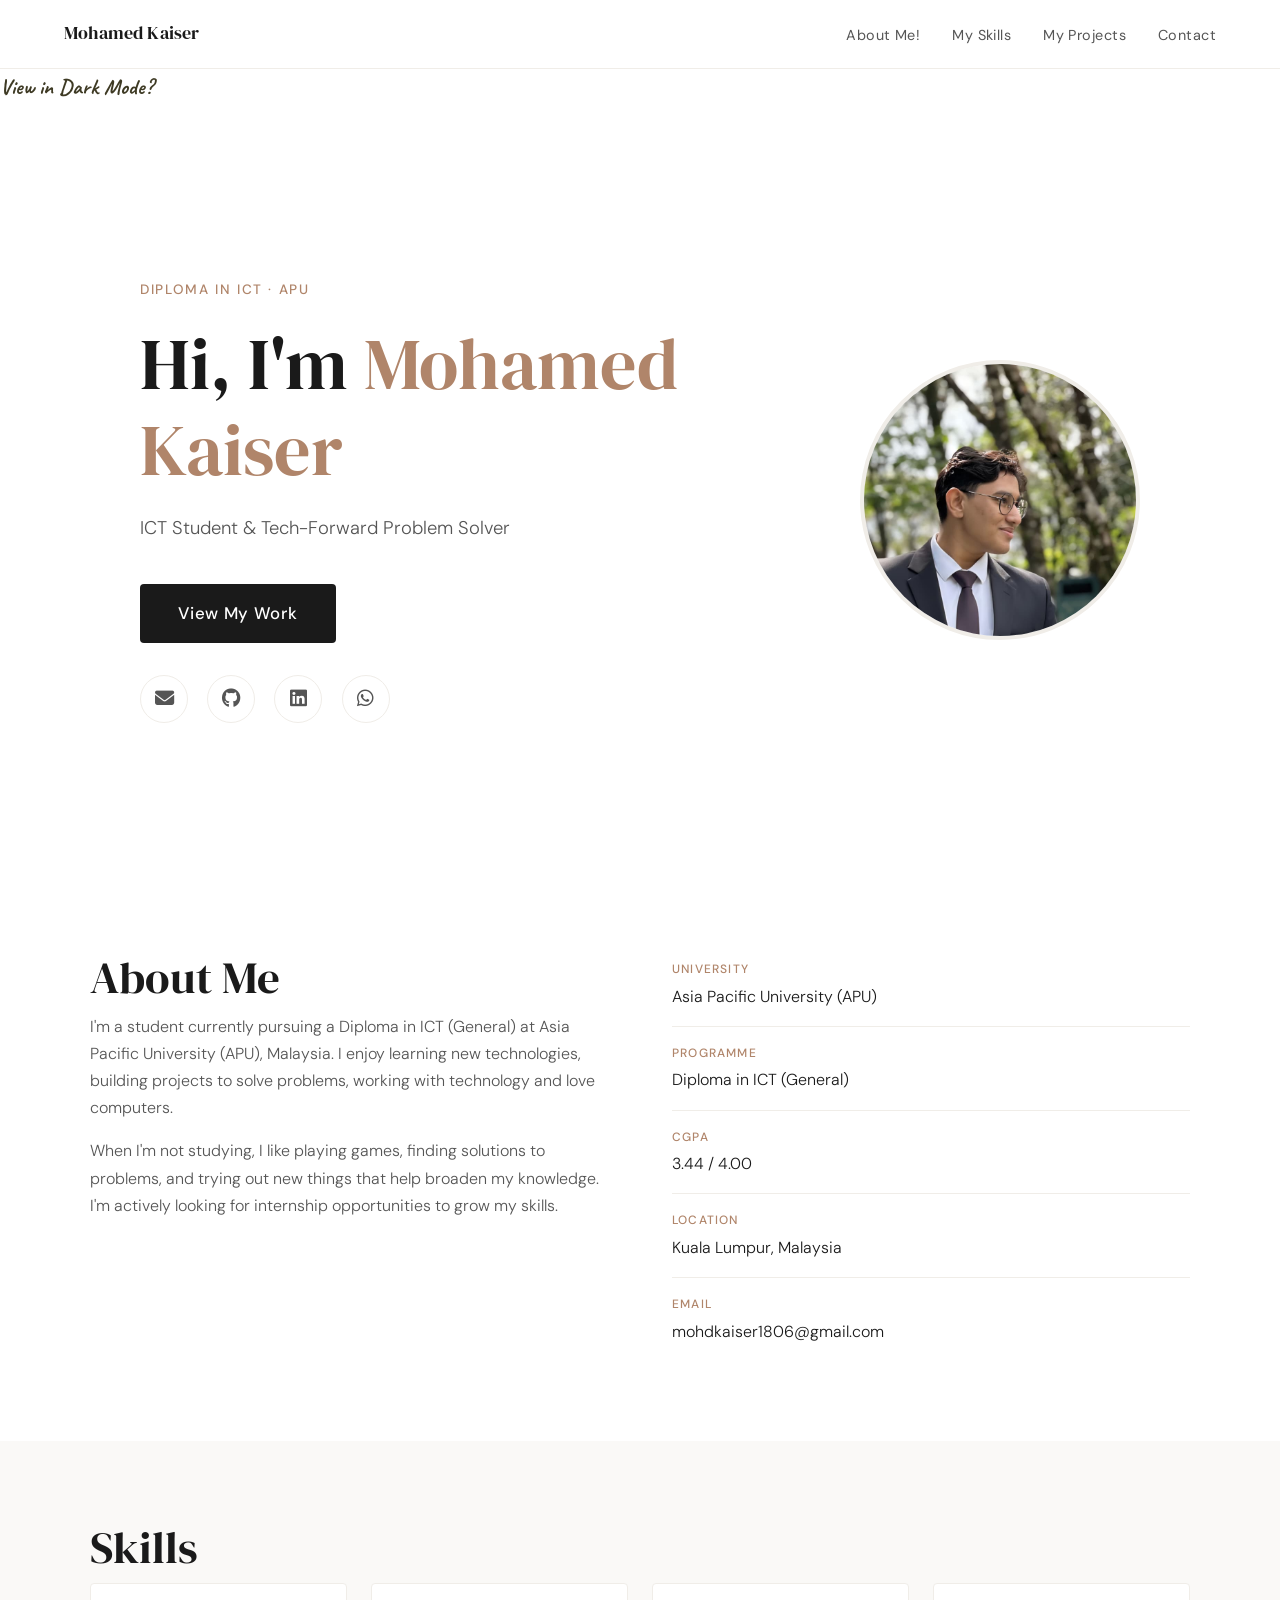
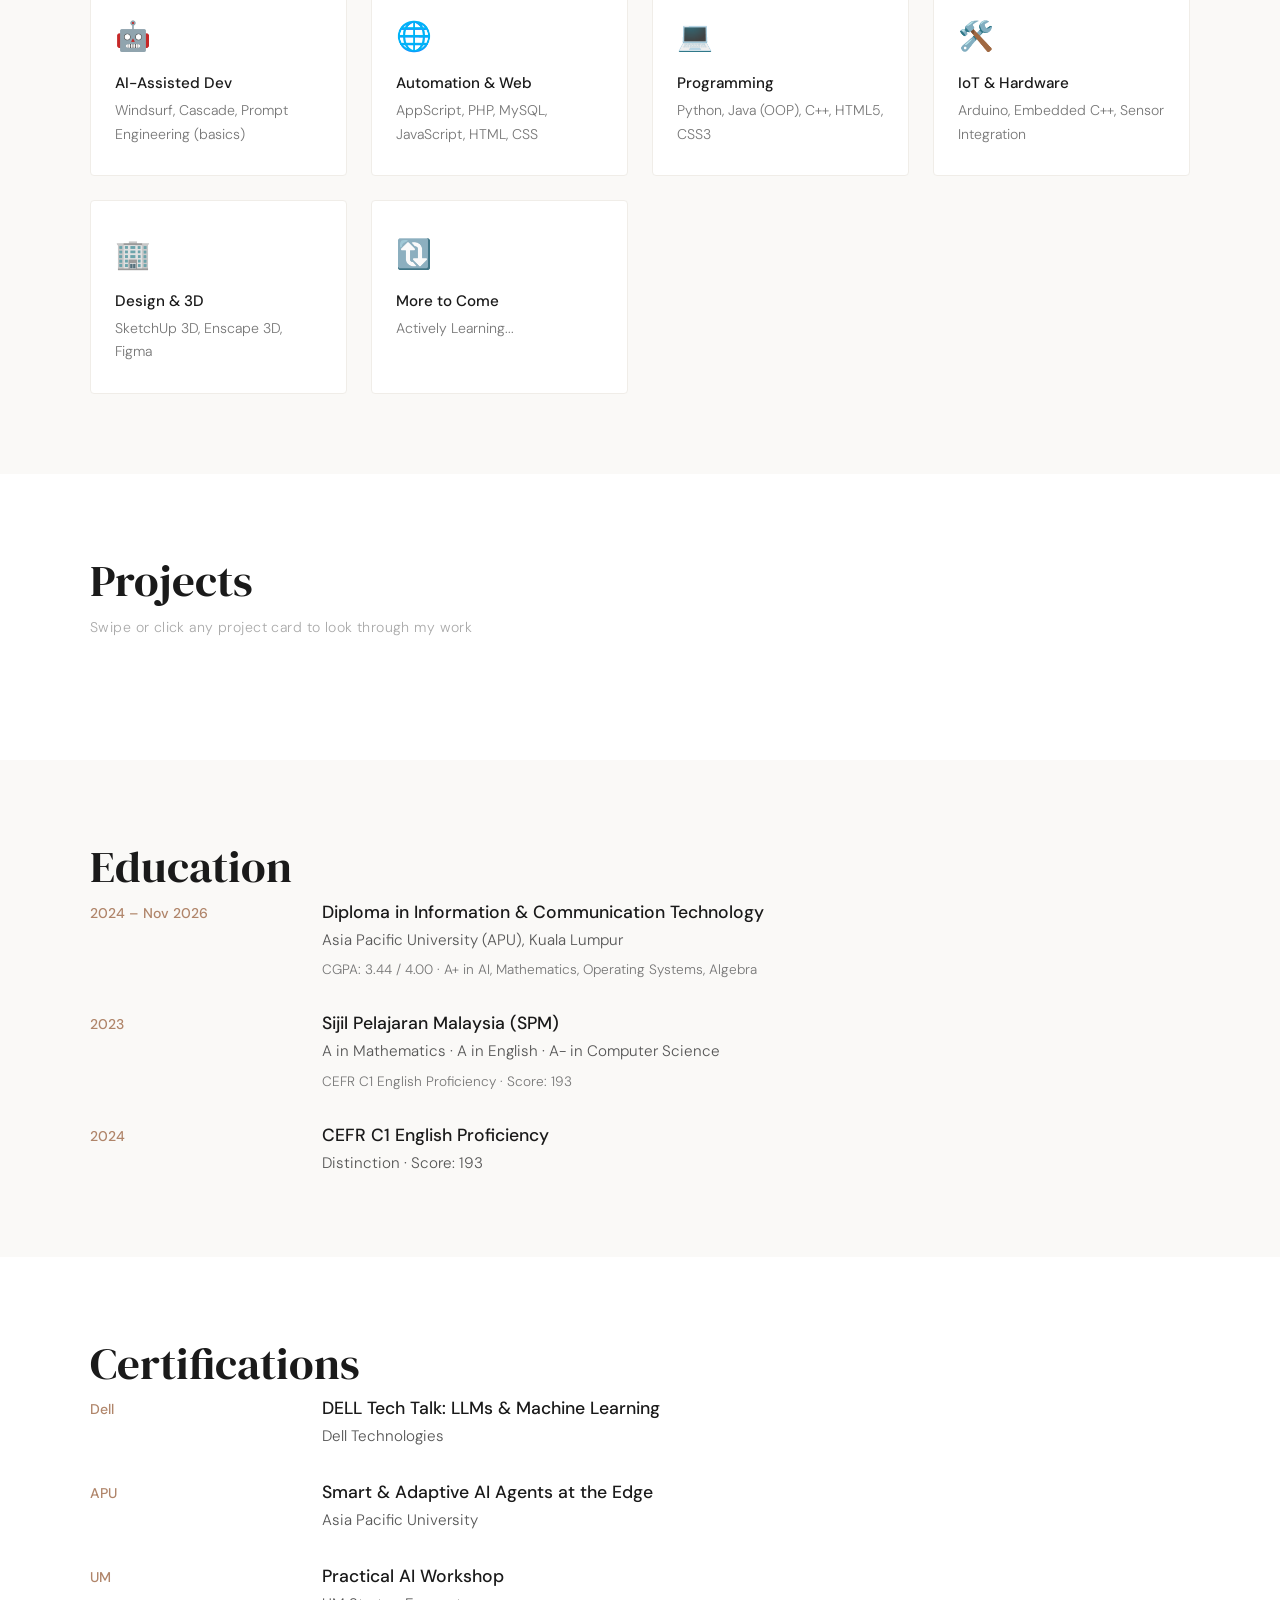
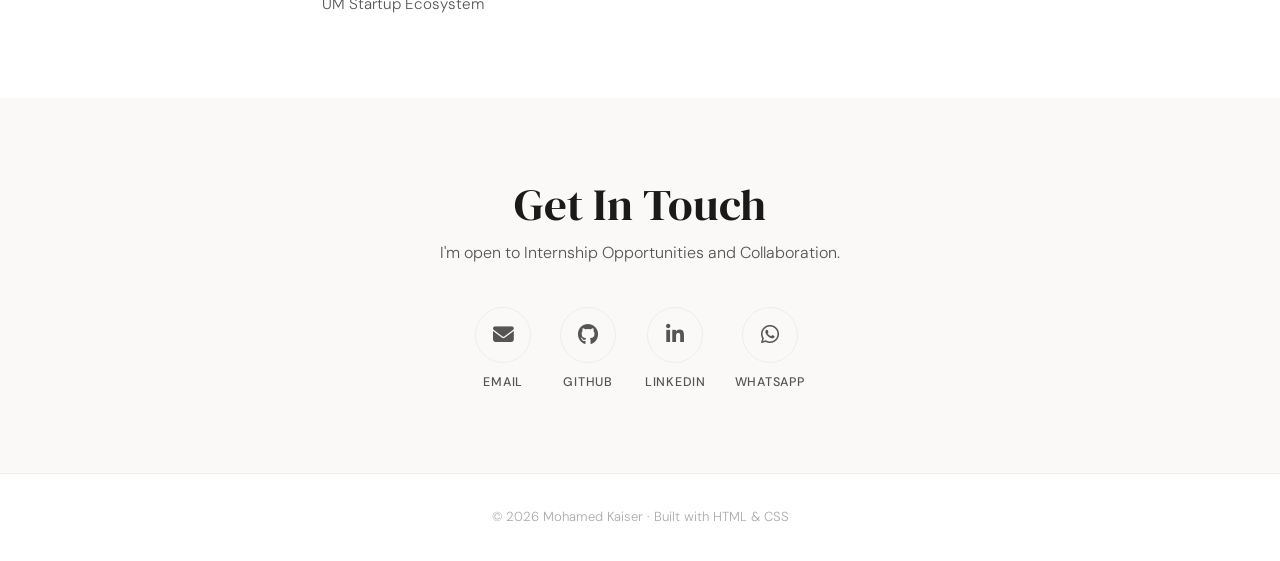
==== commit 6a94b249: "Update index.html" ====
--- a/index.html
+++ b/index.html
@@ -42,7 +42,7 @@
 
 
 
-  <div id="theme-prompt-note" class="theme-prompt-bar" role="button" aria-label="Toggle system color scheme" tabindex="0">
+  <!-- <div id="theme-prompt-note" class="theme-prompt-bar" role="button" aria-label="Toggle system color scheme" tabindex="0">
 
     <div class="theme-prompt-content">
 
@@ -50,7 +50,7 @@
 
         <i class="fas fa-moon theme-icon-element"></i>
 
-      </div>
+      </div> -->
 
       <span id="theme-prompt-text" class="theme-prompt-text">View in Dark Mode?</span>
 
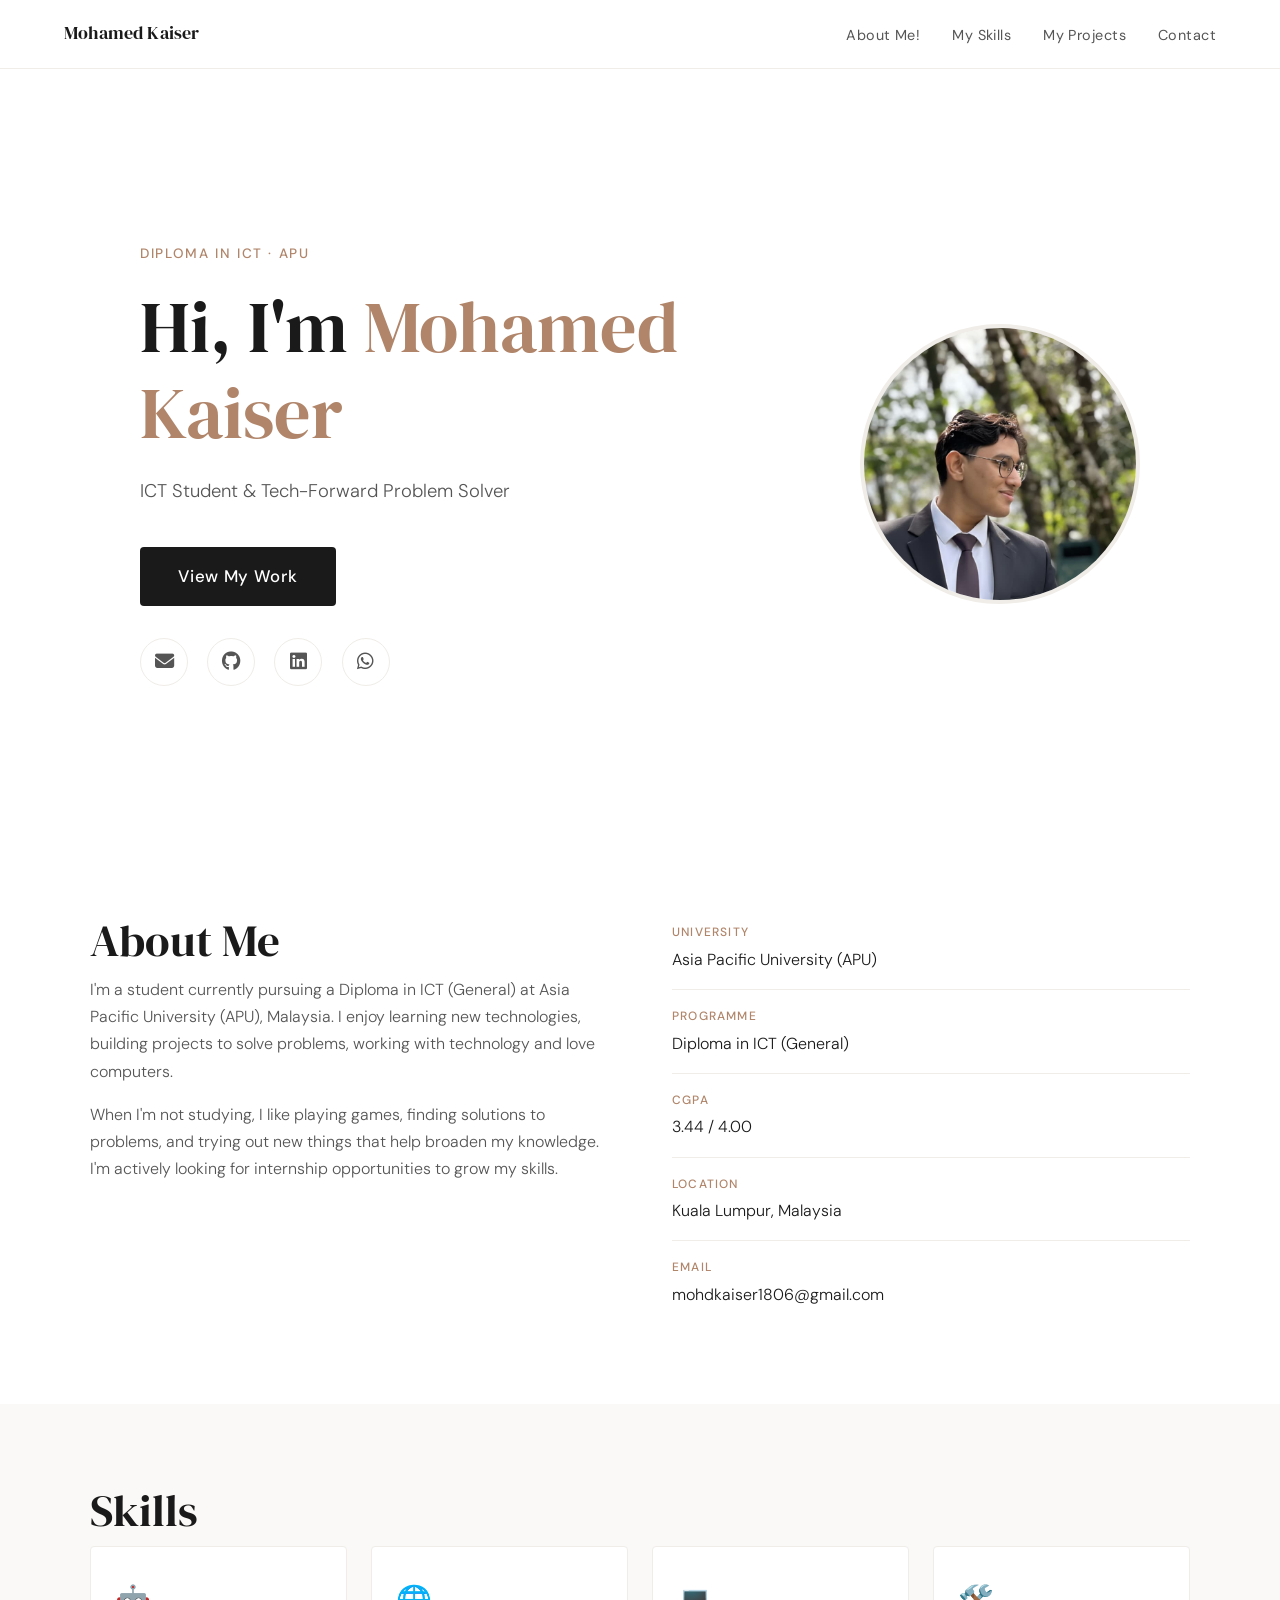
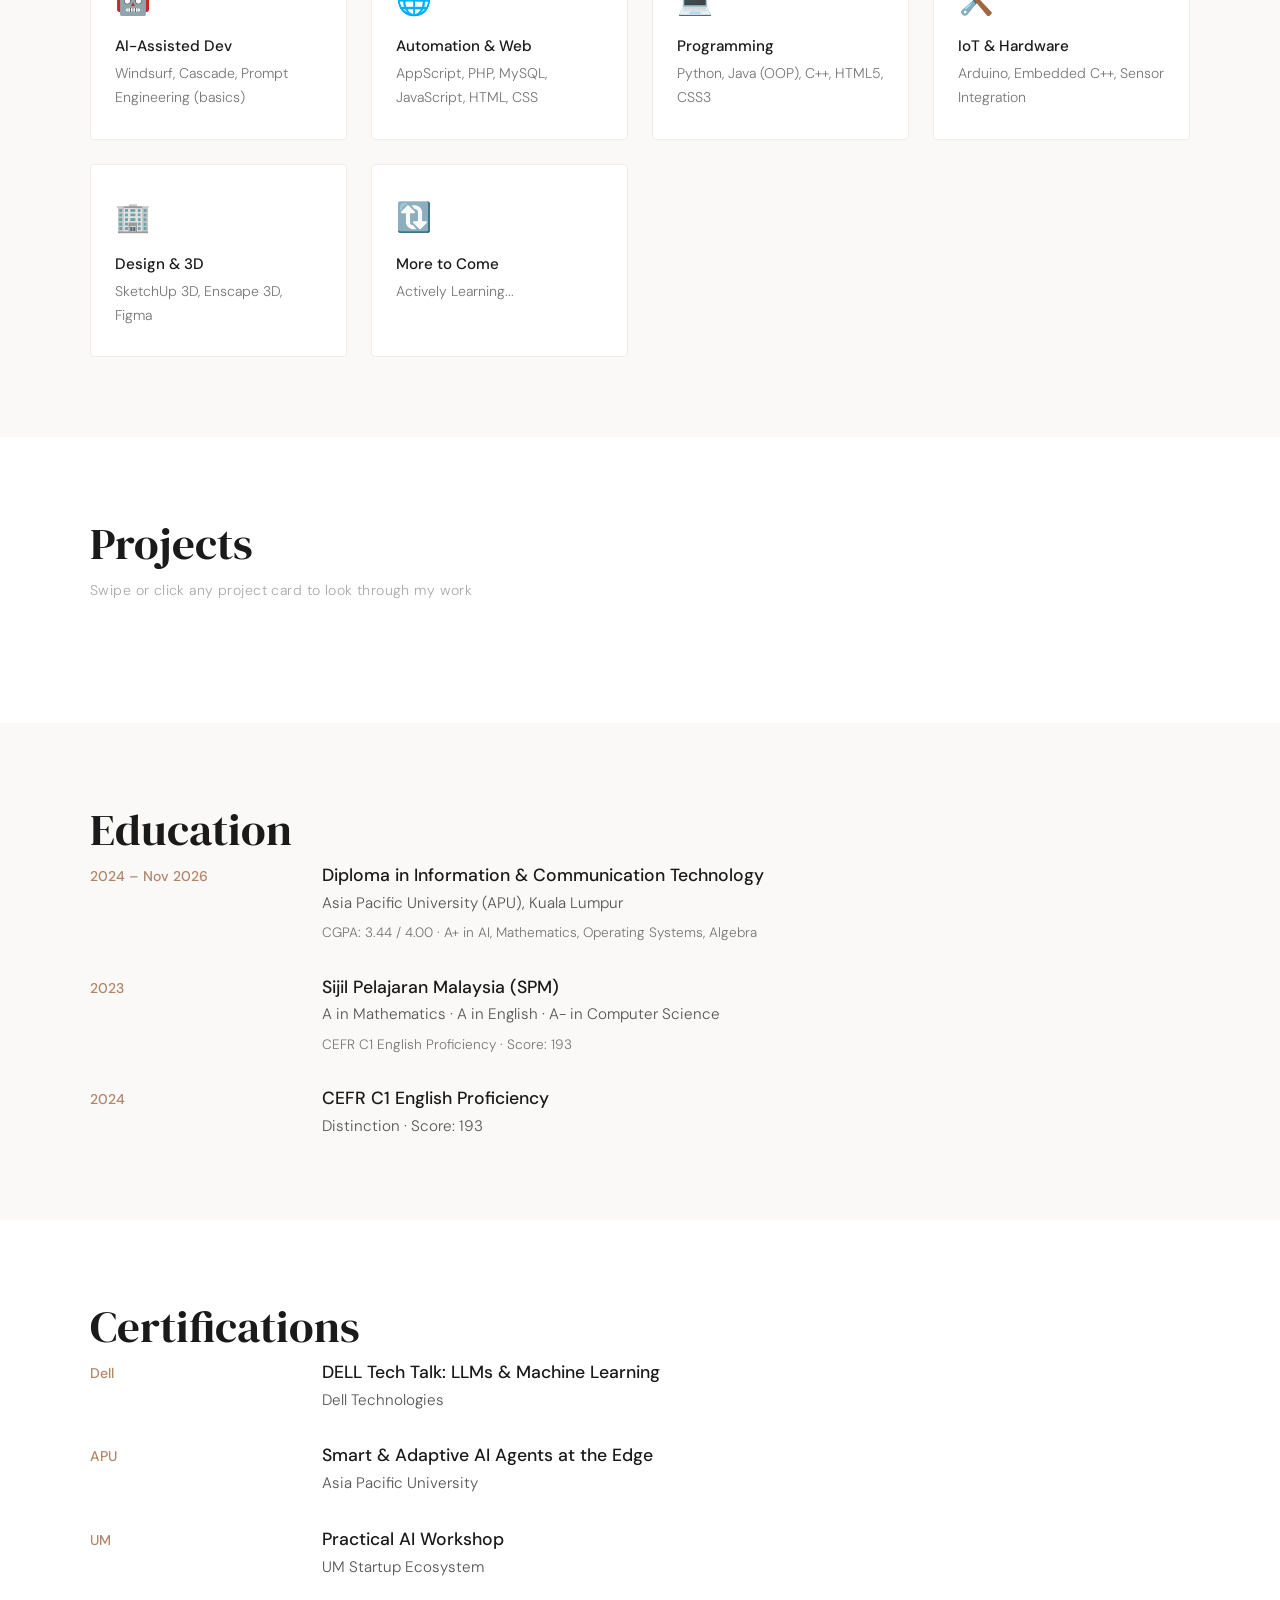
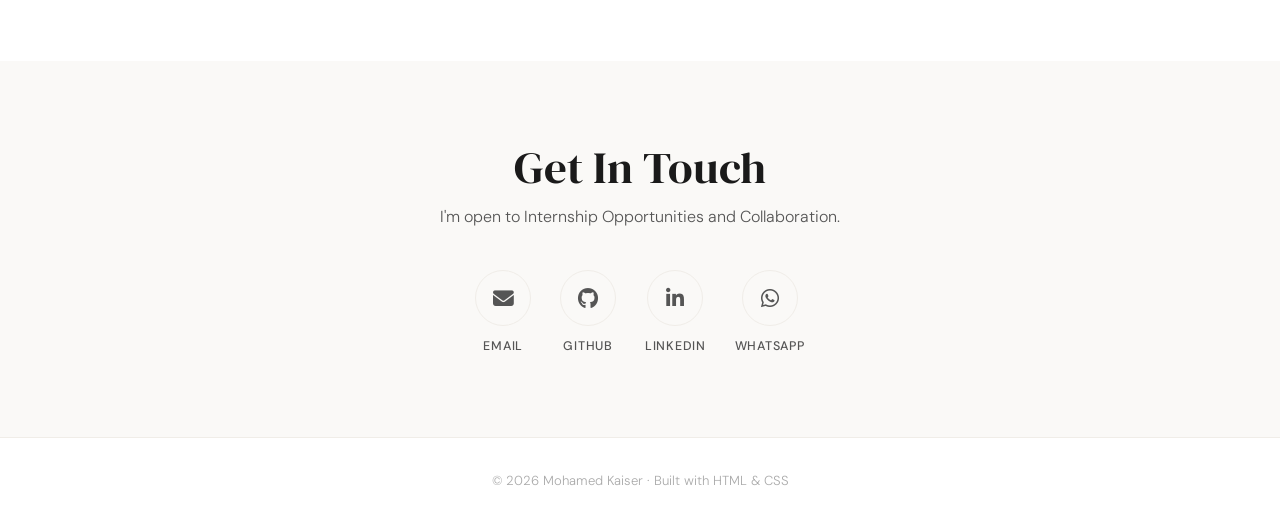
==== commit 67d842de: "remove Dark mode button" ====
--- a/index.html
+++ b/index.html
@@ -52,7 +52,7 @@
 
       </div> -->
 
-      <span id="theme-prompt-text" class="theme-prompt-text">View in Dark Mode?</span>
+      <!-- <span id="theme-prompt-text" class="theme-prompt-text">View in Dark Mode?</span> -->
 
     </div>
 
@@ -394,436 +394,436 @@
 
     
 
-    const iconEl = document.querySelector('.theme-icon-element');
-
-    if (iconEl) {
-
-      if (theme === 'dark') {
-
-        iconEl.className = 'fas fa-sun theme-icon-element';
-
-        themePromptText.textContent = 'View in Light Mode?';
+    // const iconEl = document.querySelector('.theme-icon-element');
+
+    // if (iconEl) {
+
+    //   if (theme === 'dark') {
+
+    //     iconEl.className = 'fas fa-sun theme-icon-element';
+
+    //     themePromptText.textContent = 'View in Light Mode?';
+
+    //   } else {
+
+    //     iconEl.className = 'fas fa-moon theme-icon-element';
+
+    //     themePromptText.textContent = 'View in Dark Mode?';
+
+    //   }
+
+    // }
+
+  }
+
+
+
+  themePromptNote.addEventListener('click', () => {
+
+    const currentTheme = document.documentElement.getAttribute('data-theme');
+
+    applyTheme(currentTheme === 'dark' ? 'light' : 'dark');
+
+  });
+
+
+
+  themePromptNote.addEventListener('keydown', (e) => {
+
+    if (e.key === ' ' || e.key === 'Enter') {
+
+      e.preventDefault();
+
+      const currentTheme = document.documentElement.getAttribute('data-theme');
+
+      applyTheme(currentTheme === 'dark' ? 'light' : 'dark');
+
+    }
+
+  });
+
+
+
+  window.matchMedia('(prefers-color-scheme: dark)').addEventListener('change', e => {
+
+    if (!localStorage.getItem('theme')) {
+
+      applyTheme(e.matches ? 'dark' : 'light');
+
+    }
+
+  });
+
+
+
+  applyTheme(getInitialTheme());
+
+
+
+  const DEFAULT_PROJECTS = [
+
+    { id:1, title:'Fix n Flip', date:'Jan 2026 – Present', short:'E-waste marketplace for APU students to buy, sell and repair devices. Role-based access with full lifecycle tracking.', long:'Led my team to build a website for APU students to buy and sell devices at lower prices. Includes role-based access for Admins, Technicians, Clerks, and Users with full device lifecycle tracking. Built a 31-table relational database and 15+ dynamic pages.', tags:['PHP','MySQL','JavaScript','HTML','CSS'], github:'https://github.com/ImLiquify', img:'fixnflip.jpg', imgs:['fixnflip.jpg','fixnflip2.jpg'] },
+
+    { id:2, title:'Automated Smart Greenhouse', date:'Nov 2025 – Present', short:'IoT system with Arduino & ESP32. Automates irrigation and lighting based on soil and crop type.', long:'Built an IoT monitoring system using Arduino and ESP32 with a web dashboard. Automates irrigation based on soil moisture and adjusts LED lighting by crop type. Includes water pump burn-out prevention.', tags:['Arduino C++','HTML','CSS'], github:'https://github.com/ImLiquify', img:'greenhouse.jpg', imgs:['greenhouse.jpg','greenhouse2.jpg'] },
+
+    { id:3, title:'Enhanced TaoBao (Figma)', date:'Jun 2025 – Present', short:'Full UI/UX redesign of TaoBao. Cleaner layout, better hierarchy, focused on converting buyers.', long:'Conducted user research, competitor analysis, and information architecture. Designed user flows and multiple high and low fidelity mockups. Developed a complete advanced website prototype in Figma focused on reducing clutter and improving purchasing conversion.', tags:['Figma','UI/UX'], github:'', img:'taobao.jpg', imgs:['taobao.jpg','taobao2.jpg'] },
+
+    { id:4, title:'Hospital Management System', date:'Jul 2025 – Present', short:'Desktop app in Java OOP to manage Nurses, Doctors and Patients with login access control.', long:'Built a desktop app using NetBeans UI to demonstrate core OOP principles. Implemented Admin features and login functions. Applies Encapsulation, Inheritance, and modular structure.', tags:['Java OOP','NetBeans'], github:'https://github.com/ImLiquify/Hospital-Management-System', img:'', imgs:[] },
+
+    { id:5, title:'Restaurant Market List Automation', date:'2024 – 2025', short:"Google Sheets tracker for my family's restaurant with AppScript automations and auto email reports.", long:"Built a shared Google Sheets procurement tracker for my family's restaurant. AppScript automations run monthly: archiving data, auto-generating fresh sheets, and sending a year-end summary email to the owner.", tags:['Google Sheets','AppScript','JavaScript'], github:'', img:'restaurant.jpg', imgs:['restaurant.jpg','restaurant2.jpg'] },
+
+    { id:6, title:'3D Restaurant Architectural Design', date:'2025', short:"Full spatial layout and interior design using SketchUp 3D with photorealistic Enscape renders.", long:"Designed the full spatial layout and interior of my parents' restaurant pre-renovation using SketchUp 3D. Produced photorealistic renders and walkthroughs using Enscape for review before construction.", tags:['SketchUp 3D','Enscape'], github:'', img:'restaurant3d.jpg', imgs:['restaurant3d.jpg','restaurant3d2.jpg'] },
+
+    { id:7, title:'Shell STEM Innovation Challenges', date:'2019 – 2022', short:'Led teams in national STEM competitions. Built 4 hardware systems including a Salt-Water Powered Car.', long:'Led student teams across two years of national STEM competitions. Built four hardware systems: a Salt-Water Electrolysis Electric Car, an Automated Pool Energy Recovery System, a Guard Sleep-Monitoring Alert, and an Automatic Overflow & Irrigation Pump Controller.', tags:['Arduino C++','Hardware'], github:'', img:'', imgs:[] }
+
+  ];
+
+
+
+  const DEFAULT_HERO = { name:'Mohamed Kaiser', tag:'Diploma in ICT · APU', sub:'ICT Student & Tech-Forward Problem Solver', about1:"I'm a student currently pursuing a Diploma in ICT (General) at Asia Pacific University (APU), Malaysia. I enjoy learning new technologies, building projects to solve problems, working with technology and love computers.", about2:"When I'm not studying, I like playing games, finding solutions to problems, and trying out new things that help broaden my knowledge. I'm actively looking for internship opportunities to grow my skills.", uni:'Asia Pacific University (APU)', prog:'Diploma in ICT (General)', cgpa:'3.44 / 4.00', loc:'Kuala Lumpur, Malaysia', email:'mohdkaiser1806@gmail.com' };
+
+  const DEFAULT_SETTINGS = { email:'mohdkaiser1806@gmail.com', github:'https://github.com/ImLiquify', linkedin:'https://www.linkedin.com/in/mohamed-kaiser-04093532b/', wa:'60178710035' };
+
+
+
+  function getData(key, def) { try { const v = localStorage.getItem(key); return v ? JSON.parse(v) : def; } catch(e) { return def; } }
+
+
+
+  window.loadedProjectsInstance = DEFAULT_PROJECTS;
+
+
+
+  async function loadPortfolioEngine() {
+
+    let projects = DEFAULT_PROJECTS;
+
+    let hero = DEFAULT_HERO;
+
+    let settings = DEFAULT_SETTINGS;
+
+
+
+    try {
+
+      const response = await fetch('portfolio-data.json');
+
+      if (response.ok) {
+
+        const externalData = await response.json();
+
+        if (externalData.projects) projects = externalData.projects;
+
+        if (externalData.hero) hero = externalData.hero;
+
+        if (externalData.settings) settings = externalData.settings;
+
+      }
+
+    } catch (e) {
+
+      console.log("Using browser local storage backups.");
+
+    }
+
+
+
+    if (localStorage.getItem('hero')) hero = JSON.parse(localStorage.getItem('hero'));
+
+    if (localStorage.getItem('settings')) settings = JSON.parse(localStorage.getItem('settings'));
+
+    if (localStorage.getItem('projects')) projects = JSON.parse(localStorage.getItem('projects'));
+
+
+
+    window.loadedProjectsInstance = projects;
+
+
+
+    document.getElementById('hero-name').textContent = hero.name;
+
+    document.getElementById('hero-tag').textContent = hero.tag;
+
+    document.getElementById('hero-sub').textContent = hero.sub;
+
+    document.getElementById('nav-name').textContent = hero.name;
+
+    document.getElementById('footer-name').textContent = hero.name;
+
+    document.getElementById('about-p1').textContent = hero.about1;
+
+    document.getElementById('about-p2').textContent = hero.about2;
+
+    document.getElementById('d-uni').textContent = hero.uni;
+
+    document.getElementById('d-prog').textContent = hero.prog;
+
+    document.getElementById('d-cgpa').textContent = hero.cgpa;
+
+    document.getElementById('d-loc').textContent = hero.loc;
+
+    document.getElementById('d-email').textContent = hero.email;
+
+
+
+    document.getElementById('social-email').href = 'mailto:' + settings.email;
+
+    document.getElementById('social-github').href = settings.github;
+
+    document.getElementById('social-linkedin').href = settings.linkedin;
+
+    document.getElementById('social-wa').href = 'https://wa.me/' + settings.wa;
+
+    document.getElementById('c-email').href = 'mailto:' + settings.email;
+
+    document.getElementById('c-github').href = settings.github;
+
+    document.getElementById('c-linkedin').href = settings.linkedin;
+
+    document.getElementById('c-wa').href = 'https://wa.me/' + settings.wa;
+
+
+
+    renderGrid(projects);
+
+  }
+
+
+
+  function renderGrid(projectsData) {
+
+    const grid = document.getElementById('product-grid');
+
+    grid.innerHTML = projectsData.map((p, index) => {
+
+      const hasImg = p.img && p.img.trim();
+
+      const tags = p.tags.map(t => `<span class="tag">${t}</span>`).join('');
+
+      const imgHtml = hasImg
+
+        ? `<div class="product-img"><img src="images/${p.img}" alt="${p.title}" /><div class="product-overlay"></div></div>`
+
+        : `<div class="product-img-placeholder"></div>`;
+
+
+
+      return `
+
+        <div class="product-card" data-index="${index}" onclick="handleCardClick(${p.id})">
+
+          ${imgHtml}
+
+          <div class="product-info">
+
+            <div class="product-meta">${p.date}</div>
+
+            <h3>${p.title}</h3>
+
+            <p>${p.short}</p>
+
+            <div class="project-tags">${tags}</div>
+
+          </div>
+
+        </div>`;
+
+    }).join('');
+
+
+
+    const dotsContainer = document.getElementById('slider-dots');
+
+    dotsContainer.innerHTML = projectsData.map((_, idx) => `
+
+      <button class="dot ${idx === 0 ? 'active' : ''}" onclick="scrollToCard(${idx})"></button>
+
+    `).join('');
+
+  }
+
+
+
+  const grid = document.getElementById('product-grid');
+
+  const dotsContainer = document.getElementById('slider-dots');
+
+
+
+  function scrollToCard(idx) {
+
+    const cards = grid.querySelectorAll('.product-card');
+
+    if(cards[idx]) cards[idx].scrollIntoView({ behavior: 'smooth', block: 'nearest', inline: 'center' });
+
+  }
+
+
+
+  grid.addEventListener('scroll', () => {
+
+    const cards = grid.querySelectorAll('.product-card');
+
+    if(!cards.length) return;
+
+    let closestIdx = 0; let minDiff = Infinity;
+
+    const gridCenter = grid.getBoundingClientRect().left + grid.offsetWidth / 2;
+
+    cards.forEach((card, idx) => {
+
+      const rect = card.getBoundingClientRect();
+
+      const cardCenter = rect.left + rect.width / 2;
+
+      const diff = Math.abs(gridCenter - cardCenter);
+
+      if (diff < minDiff) { minDiff = diff; closestIdx = idx; }
+
+    });
+
+    const dots = dotsContainer.querySelectorAll('.dot');
+
+    dots.forEach((dot, idx) => { if(idx === closestIdx) dot.classList.add('active'); else dot.classList.remove('active'); });
+
+  });
+
+
+
+  function handleCardClick(id) {
+
+    const p = window.loadedProjectsInstance.find(x => x.id === id);
+
+    if (!p) return;
+
+    if (p.github && (!p.imgs || !p.imgs.length)) { window.open(p.github, '_blank'); return; }
+
+    openPopup(p);
+
+  }
+
+
+
+  function openPopup(p) {
+
+    document.getElementById('popup-meta').textContent = p.date;
+
+    document.getElementById('popup-title').textContent = p.title;
+
+    document.getElementById('popup-desc').textContent = p.long || p.short;
+
+    document.getElementById('popup-tags').innerHTML = p.tags.map(t => `<span class="tag">${t}</span>`).join('');
+
+
+
+    const ghBtn = document.getElementById('popup-github-btn');
+
+    if (p.github) { ghBtn.href = p.github; ghBtn.style.display = 'inline-block'; } else { ghBtn.style.display = 'none'; }
+
+
+
+    const imgsDiv = document.getElementById('popup-imgs');
+
+    const imgDotsDiv = document.getElementById('popup-img-dots');
+
+    const carouselContainer = document.getElementById('popup-carousel-container');
+
+    const prevArrow = document.getElementById('carousel-arrow-prev');
+
+    const nextArrow = document.getElementById('carousel-arrow-next');
+
+
+
+    if (p.imgs && p.imgs.length) {
+
+      carouselContainer.style.display = 'block';
+
+      
+
+      if (p.imgs.length <= 1) {
+
+        prevArrow.style.display = 'none';
+
+        nextArrow.style.display = 'none';
 
       } else {
 
-        iconEl.className = 'fas fa-moon theme-icon-element';
-
-        themePromptText.textContent = 'View in Dark Mode?';
+        prevArrow.style.display = 'flex';
+
+        nextArrow.style.display = 'flex';
 
       }
 
+
+
+      imgsDiv.innerHTML = p.imgs.map(img => `
+
+        <div class="popup-carousel-item">
+
+          <img src="images/${img}" alt="${p.title}" />
+
+        </div>
+
+      `).join('');
+
+
+
+      imgDotsDiv.innerHTML = p.imgs.map((_, idx) => `
+
+        <span class="popup-img-dot ${idx === 0 ? 'active' : ''}"></span>
+
+      `).join('');
+
+
+
+      imgsDiv.scrollLeft = 0;
+
+      imgsDiv.onscroll = () => {
+
+        const itemWidth = imgsDiv.clientWidth;
+
+        if(itemWidth === 0) return;
+
+        const activeIndex = Math.round(imgsDiv.scrollLeft / itemWidth);
+
+        const dots = imgDotsDiv.querySelectorAll('.popup-img-dot');
+
+        dots.forEach((dot, idx) => { if (idx === activeIndex) dot.classList.add('active'); else dot.classList.remove('active'); });
+
+      };
+
+    } else {
+
+      carouselContainer.style.display = 'none';
+
+      imgsDiv.innerHTML = '';
+
+      imgDotsDiv.innerHTML = '';
+
     }
 
+
+
+    document.getElementById('popup-overlay').classList.add('open');
+
+    document.body.style.overflow = 'hidden';
+
   }
 
 
 
-  themePromptNote.addEventListener('click', () => {
-
-    const currentTheme = document.documentElement.getAttribute('data-theme');
-
-    applyTheme(currentTheme === 'dark' ? 'light' : 'dark');
-
-  });
-
-
-
-  themePromptNote.addEventListener('keydown', (e) => {
-
-    if (e.key === ' ' || e.key === 'Enter') {
-
-      e.preventDefault();
-
-      const currentTheme = document.documentElement.getAttribute('data-theme');
-
-      applyTheme(currentTheme === 'dark' ? 'light' : 'dark');
-
-    }
-
-  });
-
-
-
-  window.matchMedia('(prefers-color-scheme: dark)').addEventListener('change', e => {
-
-    if (!localStorage.getItem('theme')) {
-
-      applyTheme(e.matches ? 'dark' : 'light');
-
-    }
-
-  });
-
-
-
-  applyTheme(getInitialTheme());
-
-
-
-  const DEFAULT_PROJECTS = [
-
-    { id:1, title:'Fix n Flip', date:'Jan 2026 – Present', short:'E-waste marketplace for APU students to buy, sell and repair devices. Role-based access with full lifecycle tracking.', long:'Led my team to build a website for APU students to buy and sell devices at lower prices. Includes role-based access for Admins, Technicians, Clerks, and Users with full device lifecycle tracking. Built a 31-table relational database and 15+ dynamic pages.', tags:['PHP','MySQL','JavaScript','HTML','CSS'], github:'https://github.com/ImLiquify', img:'fixnflip.jpg', imgs:['fixnflip.jpg','fixnflip2.jpg'] },
-
-    { id:2, title:'Automated Smart Greenhouse', date:'Nov 2025 – Present', short:'IoT system with Arduino & ESP32. Automates irrigation and lighting based on soil and crop type.', long:'Built an IoT monitoring system using Arduino and ESP32 with a web dashboard. Automates irrigation based on soil moisture and adjusts LED lighting by crop type. Includes water pump burn-out prevention.', tags:['Arduino C++','HTML','CSS'], github:'https://github.com/ImLiquify', img:'greenhouse.jpg', imgs:['greenhouse.jpg','greenhouse2.jpg'] },
-
-    { id:3, title:'Enhanced TaoBao (Figma)', date:'Jun 2025 – Present', short:'Full UI/UX redesign of TaoBao. Cleaner layout, better hierarchy, focused on converting buyers.', long:'Conducted user research, competitor analysis, and information architecture. Designed user flows and multiple high and low fidelity mockups. Developed a complete advanced website prototype in Figma focused on reducing clutter and improving purchasing conversion.', tags:['Figma','UI/UX'], github:'', img:'taobao.jpg', imgs:['taobao.jpg','taobao2.jpg'] },
-
-    { id:4, title:'Hospital Management System', date:'Jul 2025 – Present', short:'Desktop app in Java OOP to manage Nurses, Doctors and Patients with login access control.', long:'Built a desktop app using NetBeans UI to demonstrate core OOP principles. Implemented Admin features and login functions. Applies Encapsulation, Inheritance, and modular structure.', tags:['Java OOP','NetBeans'], github:'https://github.com/ImLiquify/Hospital-Management-System', img:'', imgs:[] },
-
-    { id:5, title:'Restaurant Market List Automation', date:'2024 – 2025', short:"Google Sheets tracker for my family's restaurant with AppScript automations and auto email reports.", long:"Built a shared Google Sheets procurement tracker for my family's restaurant. AppScript automations run monthly: archiving data, auto-generating fresh sheets, and sending a year-end summary email to the owner.", tags:['Google Sheets','AppScript','JavaScript'], github:'', img:'restaurant.jpg', imgs:['restaurant.jpg','restaurant2.jpg'] },
-
-    { id:6, title:'3D Restaurant Architectural Design', date:'2025', short:"Full spatial layout and interior design using SketchUp 3D with photorealistic Enscape renders.", long:"Designed the full spatial layout and interior of my parents' restaurant pre-renovation using SketchUp 3D. Produced photorealistic renders and walkthroughs using Enscape for review before construction.", tags:['SketchUp 3D','Enscape'], github:'', img:'restaurant3d.jpg', imgs:['restaurant3d.jpg','restaurant3d2.jpg'] },
-
-    { id:7, title:'Shell STEM Innovation Challenges', date:'2019 – 2022', short:'Led teams in national STEM competitions. Built 4 hardware systems including a Salt-Water Powered Car.', long:'Led student teams across two years of national STEM competitions. Built four hardware systems: a Salt-Water Electrolysis Electric Car, an Automated Pool Energy Recovery System, a Guard Sleep-Monitoring Alert, and an Automatic Overflow & Irrigation Pump Controller.', tags:['Arduino C++','Hardware'], github:'', img:'', imgs:[] }
-
-  ];
-
-
-
-  const DEFAULT_HERO = { name:'Mohamed Kaiser', tag:'Diploma in ICT · APU', sub:'ICT Student & Tech-Forward Problem Solver', about1:"I'm a student currently pursuing a Diploma in ICT (General) at Asia Pacific University (APU), Malaysia. I enjoy learning new technologies, building projects to solve problems, working with technology and love computers.", about2:"When I'm not studying, I like playing games, finding solutions to problems, and trying out new things that help broaden my knowledge. I'm actively looking for internship opportunities to grow my skills.", uni:'Asia Pacific University (APU)', prog:'Diploma in ICT (General)', cgpa:'3.44 / 4.00', loc:'Kuala Lumpur, Malaysia', email:'mohdkaiser1806@gmail.com' };
-
-  const DEFAULT_SETTINGS = { email:'mohdkaiser1806@gmail.com', github:'https://github.com/ImLiquify', linkedin:'https://www.linkedin.com/in/mohamed-kaiser-04093532b/', wa:'60178710035' };
-
-
-
-  function getData(key, def) { try { const v = localStorage.getItem(key); return v ? JSON.parse(v) : def; } catch(e) { return def; } }
-
-
-
-  window.loadedProjectsInstance = DEFAULT_PROJECTS;
-
-
-
-  async function loadPortfolioEngine() {
-
-    let projects = DEFAULT_PROJECTS;
-
-    let hero = DEFAULT_HERO;
-
-    let settings = DEFAULT_SETTINGS;
-
-
-
-    try {
-
-      const response = await fetch('portfolio-data.json');
-
-      if (response.ok) {
-
-        const externalData = await response.json();
-
-        if (externalData.projects) projects = externalData.projects;
-
-        if (externalData.hero) hero = externalData.hero;
-
-        if (externalData.settings) settings = externalData.settings;
-
-      }
-
-    } catch (e) {
-
-      console.log("Using browser local storage backups.");
-
-    }
-
-
-
-    if (localStorage.getItem('hero')) hero = JSON.parse(localStorage.getItem('hero'));
-
-    if (localStorage.getItem('settings')) settings = JSON.parse(localStorage.getItem('settings'));
-
-    if (localStorage.getItem('projects')) projects = JSON.parse(localStorage.getItem('projects'));
-
-
-
-    window.loadedProjectsInstance = projects;
-
-
-
-    document.getElementById('hero-name').textContent = hero.name;
-
-    document.getElementById('hero-tag').textContent = hero.tag;
-
-    document.getElementById('hero-sub').textContent = hero.sub;
-
-    document.getElementById('nav-name').textContent = hero.name;
-
-    document.getElementById('footer-name').textContent = hero.name;
-
-    document.getElementById('about-p1').textContent = hero.about1;
-
-    document.getElementById('about-p2').textContent = hero.about2;
-
-    document.getElementById('d-uni').textContent = hero.uni;
-
-    document.getElementById('d-prog').textContent = hero.prog;
-
-    document.getElementById('d-cgpa').textContent = hero.cgpa;
-
-    document.getElementById('d-loc').textContent = hero.loc;
-
-    document.getElementById('d-email').textContent = hero.email;
-
-
-
-    document.getElementById('social-email').href = 'mailto:' + settings.email;
-
-    document.getElementById('social-github').href = settings.github;
-
-    document.getElementById('social-linkedin').href = settings.linkedin;
-
-    document.getElementById('social-wa').href = 'https://wa.me/' + settings.wa;
-
-    document.getElementById('c-email').href = 'mailto:' + settings.email;
-
-    document.getElementById('c-github').href = settings.github;
-
-    document.getElementById('c-linkedin').href = settings.linkedin;
-
-    document.getElementById('c-wa').href = 'https://wa.me/' + settings.wa;
-
-
-
-    renderGrid(projects);
+  function moveCarousel(direction) {
+
+    const imgsDiv = document.getElementById('popup-imgs');
+
+    const itemWidth = imgsDiv.clientWidth;
+
+    imgsDiv.scrollBy({ left: direction * itemWidth, behavior: 'smooth' });
 
   }
 
 
 
-  function renderGrid(projectsData) {
-
-    const grid = document.getElementById('product-grid');
-
-    grid.innerHTML = projectsData.map((p, index) => {
-
-      const hasImg = p.img && p.img.trim();
-
-      const tags = p.tags.map(t => `<span class="tag">${t}</span>`).join('');
-
-      const imgHtml = hasImg
-
-        ? `<div class="product-img"><img src="images/${p.img}" alt="${p.title}" /><div class="product-overlay"></div></div>`
-
-        : `<div class="product-img-placeholder"></div>`;
-
-
-
-      return `
-
-        <div class="product-card" data-index="${index}" onclick="handleCardClick(${p.id})">
-
-          ${imgHtml}
-
-          <div class="product-info">
-
-            <div class="product-meta">${p.date}</div>
-
-            <h3>${p.title}</h3>
-
-            <p>${p.short}</p>
-
-            <div class="project-tags">${tags}</div>
-
-          </div>
-
-        </div>`;
-
-    }).join('');
-
-
-
-    const dotsContainer = document.getElementById('slider-dots');
-
-    dotsContainer.innerHTML = projectsData.map((_, idx) => `
-
-      <button class="dot ${idx === 0 ? 'active' : ''}" onclick="scrollToCard(${idx})"></button>
-
-    `).join('');
-
-  }
-
-
-
-  const grid = document.getElementById('product-grid');
-
-  const dotsContainer = document.getElementById('slider-dots');
-
-
-
-  function scrollToCard(idx) {
-
-    const cards = grid.querySelectorAll('.product-card');
-
-    if(cards[idx]) cards[idx].scrollIntoView({ behavior: 'smooth', block: 'nearest', inline: 'center' });
-
-  }
-
-
-
-  grid.addEventListener('scroll', () => {
-
-    const cards = grid.querySelectorAll('.product-card');
-
-    if(!cards.length) return;
-
-    let closestIdx = 0; let minDiff = Infinity;
-
-    const gridCenter = grid.getBoundingClientRect().left + grid.offsetWidth / 2;
-
-    cards.forEach((card, idx) => {
-
-      const rect = card.getBoundingClientRect();
-
-      const cardCenter = rect.left + rect.width / 2;
-
-      const diff = Math.abs(gridCenter - cardCenter);
-
-      if (diff < minDiff) { minDiff = diff; closestIdx = idx; }
-
-    });
-
-    const dots = dotsContainer.querySelectorAll('.dot');
-
-    dots.forEach((dot, idx) => { if(idx === closestIdx) dot.classList.add('active'); else dot.classList.remove('active'); });
-
-  });
-
-
-
-  function handleCardClick(id) {
-
-    const p = window.loadedProjectsInstance.find(x => x.id === id);
-
-    if (!p) return;
-
-    if (p.github && (!p.imgs || !p.imgs.length)) { window.open(p.github, '_blank'); return; }
-
-    openPopup(p);
-
-  }
-
-
-
-  function openPopup(p) {
-
-    document.getElementById('popup-meta').textContent = p.date;
-
-    document.getElementById('popup-title').textContent = p.title;
-
-    document.getElementById('popup-desc').textContent = p.long || p.short;
-
-    document.getElementById('popup-tags').innerHTML = p.tags.map(t => `<span class="tag">${t}</span>`).join('');
-
-
-
-    const ghBtn = document.getElementById('popup-github-btn');
-
-    if (p.github) { ghBtn.href = p.github; ghBtn.style.display = 'inline-block'; } else { ghBtn.style.display = 'none'; }
-
-
-
-    const imgsDiv = document.getElementById('popup-imgs');
-
-    const imgDotsDiv = document.getElementById('popup-img-dots');
-
-    const carouselContainer = document.getElementById('popup-carousel-container');
-
-    const prevArrow = document.getElementById('carousel-arrow-prev');
-
-    const nextArrow = document.getElementById('carousel-arrow-next');
-
-
-
-    if (p.imgs && p.imgs.length) {
-
-      carouselContainer.style.display = 'block';
-
-      
-
-      if (p.imgs.length <= 1) {
-
-        prevArrow.style.display = 'none';
-
-        nextArrow.style.display = 'none';
-
-      } else {
-
-        prevArrow.style.display = 'flex';
-
-        nextArrow.style.display = 'flex';
-
-      }
-
-
-
-      imgsDiv.innerHTML = p.imgs.map(img => `
-
-        <div class="popup-carousel-item">
-
-          <img src="images/${img}" alt="${p.title}" />
-
-        </div>
-
-      `).join('');
-
-
-
-      imgDotsDiv.innerHTML = p.imgs.map((_, idx) => `
-
-        <span class="popup-img-dot ${idx === 0 ? 'active' : ''}"></span>
-
-      `).join('');
-
-
-
-      imgsDiv.scrollLeft = 0;
-
-      imgsDiv.onscroll = () => {
-
-        const itemWidth = imgsDiv.clientWidth;
-
-        if(itemWidth === 0) return;
-
-        const activeIndex = Math.round(imgsDiv.scrollLeft / itemWidth);
-
-        const dots = imgDotsDiv.querySelectorAll('.popup-img-dot');
-
-        dots.forEach((dot, idx) => { if (idx === activeIndex) dot.classList.add('active'); else dot.classList.remove('active'); });
-
-      };
-
-    } else {
-
-      carouselContainer.style.display = 'none';
-
-      imgsDiv.innerHTML = '';
-
-      imgDotsDiv.innerHTML = '';
-
-    }
-
-
-
-    document.getElementById('popup-overlay').classList.add('open');
-
-    document.body.style.overflow = 'hidden';
-
-  }
-
-
-
-  function moveCarousel(direction) {
-
-    const imgsDiv = document.getElementById('popup-imgs');
-
-    const itemWidth = imgsDiv.clientWidth;
-
-    imgsDiv.scrollBy({ left: direction * itemWidth, behavior: 'smooth' });
-
-  }
-
-
-
   function closePopup(e) { if (e.target === document.getElementById('popup-overlay')) closePopupDirect(); }
 
   function closePopupDirect() { document.getElementById('popup-overlay').classList.remove('open'); document.body.style.overflow = ''; }
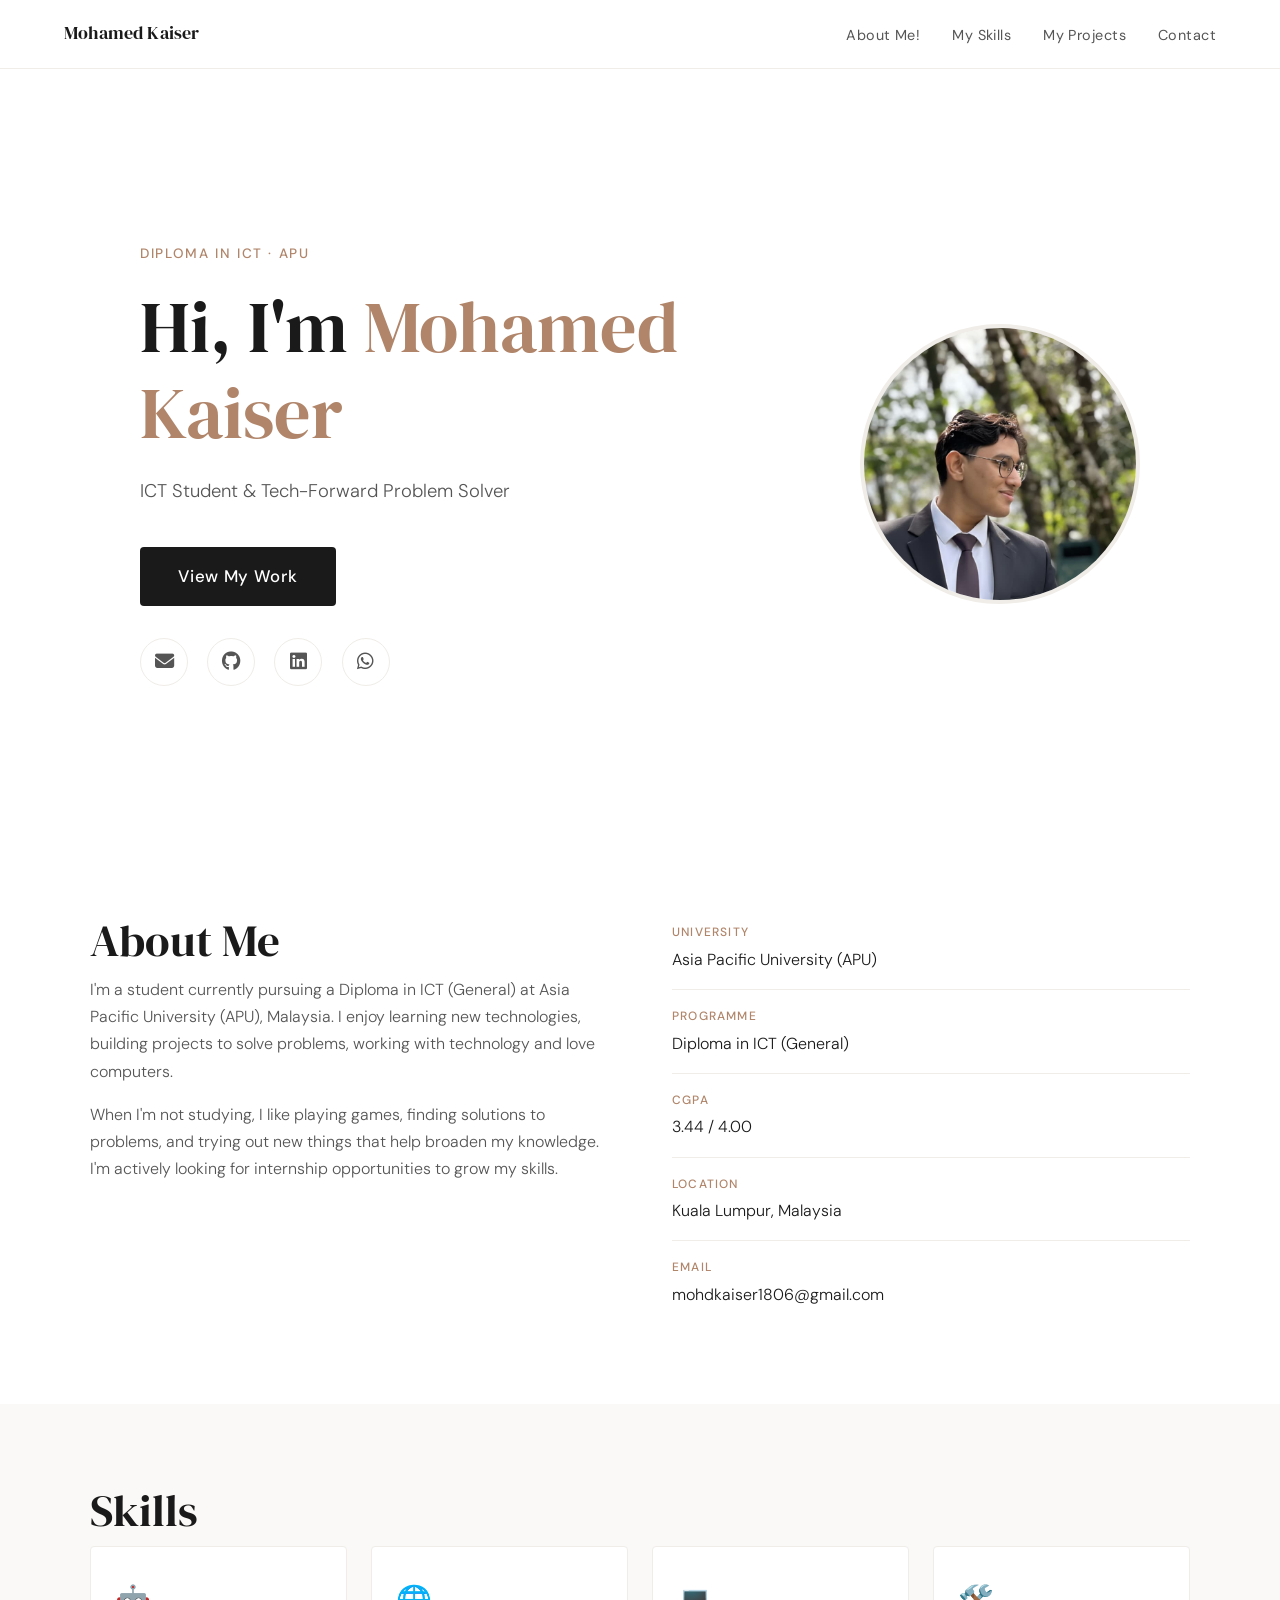
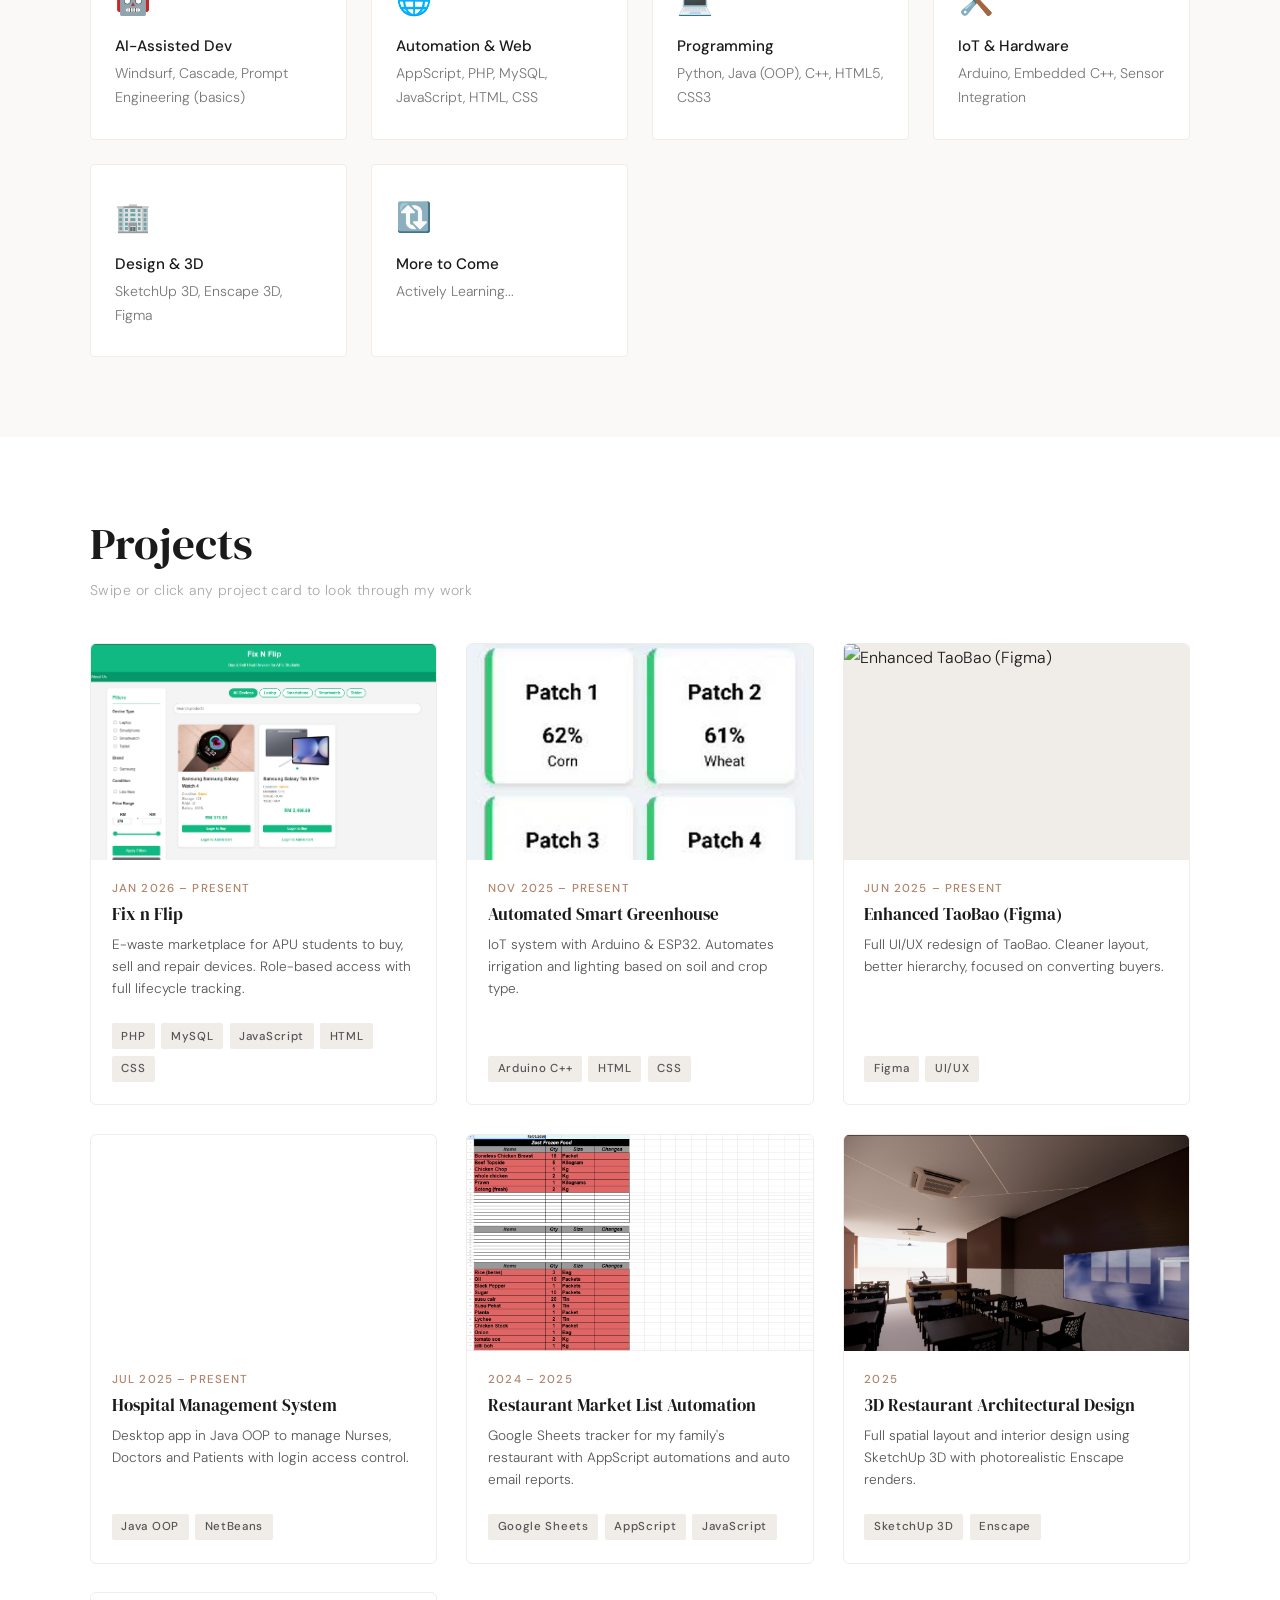
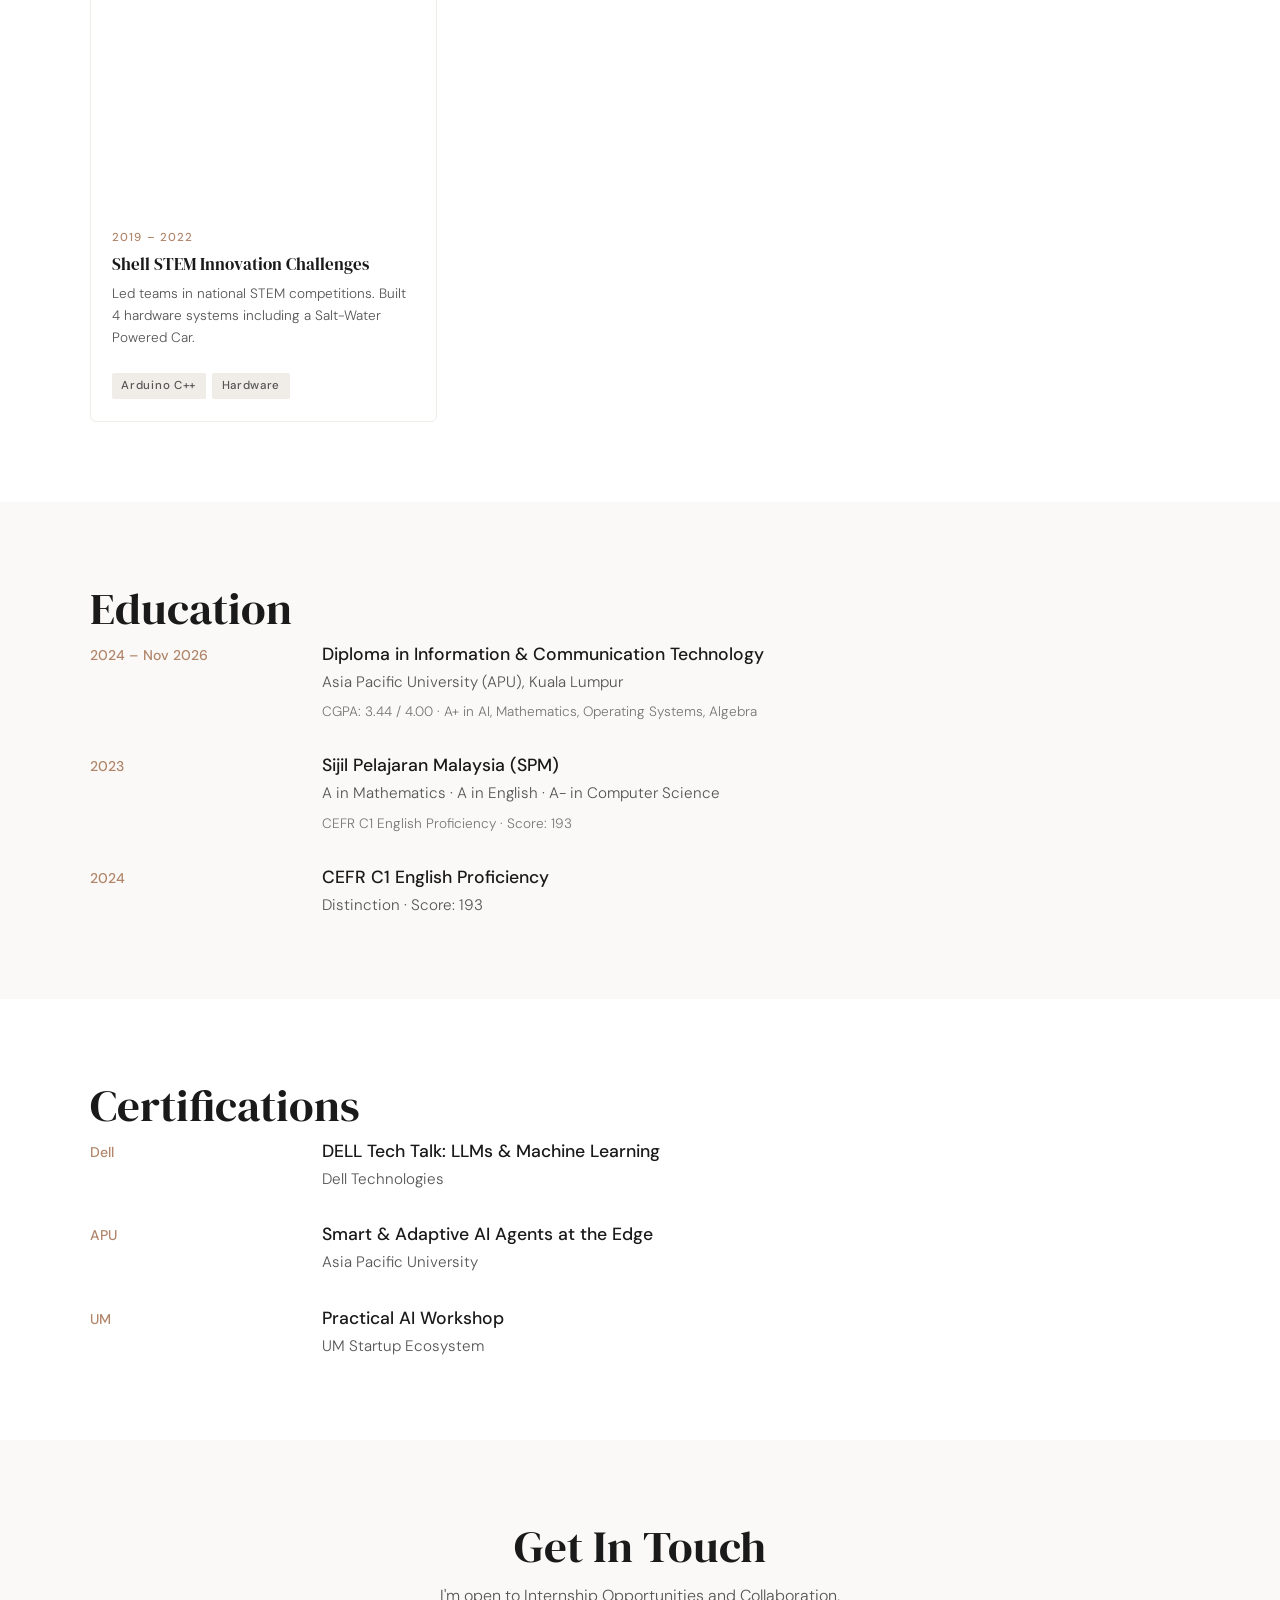
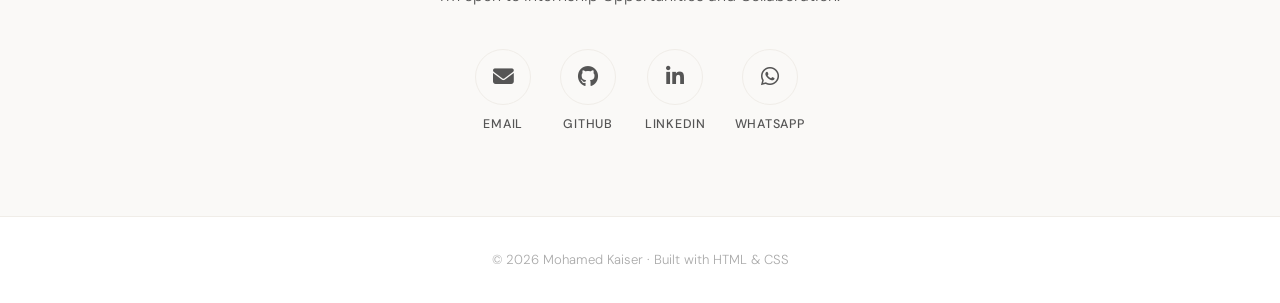
==== commit 5ca9c15d: "Update index.html" ====
--- a/index.html
+++ b/index.html
@@ -1,842 +1,329 @@
 <!DOCTYPE html>
-
 <html lang="en">
-
 <head>
-
   <meta charset="UTF-8" />
-
   <meta name="viewport" content="width=device-width, initial-scale=1.0" />
-
-  <title id="page-title">Hey it's Mohamed Kaiser👋 | Portfolio</title>
-
+  <title>Hey it's Mohamed Kaiser👋 | Portfolio</title>
   <link rel="stylesheet" href="styles.css" />
-
-  <link href="https://fonts.googleapis.com/css2?family=Caveat:wght=700&family=DM+Serif+Display&family=DM+Sans:wght=300;400;500&display=swap" rel="stylesheet" />
-
+  <link href="https://fonts.googleapis.com/css2?family=DM+Serif+Display&family=DM+Sans:wght@300;400;500&display=swap" rel="stylesheet" />
   <link rel="stylesheet" href="https://cdnjs.cloudflare.com/ajax/libs/font-awesome/6.5.0/css/all.min.css" />
-
 </head>
-
 <body>
 
-
-
   <nav>
-
     <span class="nav-name" id="nav-name">Mohamed Kaiser</span>
-
     <ul>
-
       <li><a href="#about">About Me!</a></li>
-
       <li><a href="#skills">My Skills</a></li>
-
       <li><a href="#projects">My Projects</a></li>
-
       <li><a href="#contact">Contact</a></li>
-
     </ul>
-
   </nav>
 
-
-
-  <!-- <div id="theme-prompt-note" class="theme-prompt-bar" role="button" aria-label="Toggle system color scheme" tabindex="0">
-
-    <div class="theme-prompt-content">
-
-      <div class="theme-toggle-btn">
-
-        <i class="fas fa-moon theme-icon-element"></i>
-
-      </div> -->
-
-      <!-- <span id="theme-prompt-text" class="theme-prompt-text">View in Dark Mode?</span> -->
-
-    </div>
-
+  <section id="hero">
+    <div class="hero-inner">
+      <div class="hero-text">
+        <p class="hero-tag" id="hero-tag">Diploma in ICT · APU</p>
+        <h1>Hi, I'm <span class="accent" id="hero-name">Mohamed Kaiser</span></h1>
+        <p class="hero-sub" id="hero-sub">ICT Student & Tech-Forward Problem Solver</p>
+        <a href="#projects" class="btn">View My Work</a>
+        <div class="hero-socials">
+          <a id="social-email" href="mailto:mohdkaiser1806@gmail.com" title="Email"><i class="fas fa-envelope"></i></a>
+          <a id="social-github" href="https://github.com/ImLiquify" target="_blank" title="GitHub"><i class="fab fa-github"></i></a>
+          <a id="social-linkedin" href="https://www.linkedin.com/in/mohamed-kaiser-04093532b/" target="_blank" title="LinkedIn"><i class="fab fa-linkedin"></i></a>
+          <a id="social-wa" href="https://wa.me/60178710035" target="_blank" title="WhatsApp"><i class="fab fa-whatsapp"></i></a>
+        </div>
+      </div>
+      <div class="hero-photo">
+        <img src="images/me.jpg" alt="Mohamed Kaiser" />
+      </div>
+    </div>
+  </section>
+
+  <section id="about">
+    <div class="section-inner two-col">
+      <div>
+        <h2>About Me</h2>
+        <p id="about-p1">I'm a student currently pursuing a Diploma in ICT (General) at Asia Pacific University (APU), Malaysia. I enjoy learning new technologies, building projects to solve problems, working with technology and love computers.</p>
+        <p id="about-p2">When I'm not studying, I like playing games, finding solutions to problems, and trying out new things that help broaden my knowledge. I'm actively looking for internship opportunities to grow my skills.</p>
+      </div>
+      <div class="about-details">
+        <div class="detail-item"><span class="label">University</span><span id="d-uni">Asia Pacific University (APU)</span></div>
+        <div class="detail-item"><span class="label">Programme</span><span id="d-prog">Diploma in ICT (General)</span></div>
+        <div class="detail-item"><span class="label">CGPA</span><span id="d-cgpa">3.44 / 4.00</span></div>
+        <div class="detail-item"><span class="label">Location</span><span id="d-loc">Kuala Lumpur, Malaysia</span></div>
+        <div class="detail-item"><span class="label">Email</span><span id="d-email">mohdkaiser1806@gmail.com</span></div>
+      </div>
+    </div>
+  </section>
+
+  <section id="skills" class="bg-light">
+    <div class="section-inner">
+      <h2>Skills</h2>
+      <div class="skills-grid">
+        <div class="skill-card"><span class="skill-icon">🤖</span><h3>AI-Assisted Dev</h3><p>Windsurf, Cascade, Prompt Engineering (basics)</p></div>
+        <div class="skill-card"><span class="skill-icon">🌐</span><h3>Automation & Web</h3><p>AppScript, PHP, MySQL, JavaScript, HTML, CSS</p></div>
+        <div class="skill-card"><span class="skill-icon">💻</span><h3>Programming</h3><p>Python, Java (OOP), C++, HTML5, CSS3</p></div>
+        <div class="skill-card"><span class="skill-icon">🛠️</span><h3>IoT & Hardware</h3><p>Arduino, Embedded C++, Sensor Integration</p></div>
+        <div class="skill-card"><span class="skill-icon">🏢</span><h3>Design & 3D</h3><p>SketchUp 3D, Enscape 3D, Figma</p></div>
+        <div class="skill-card"><span class="skill-icon">🔃</span><h3>More to Come</h3><p>Actively Learning...</p></div>
+      </div>
+    </div>
+  </section>
+
+  <section id="projects">
+    <div class="section-inner">
+      <h2>Projects</h2>
+      <p class="section-sub">Swipe or click any project card to look through my work</p>
+      <div class="slider-container">
+        <div class="product-grid" id="product-grid"></div>
+        <div class="slider-dots" id="slider-dots"></div>
+      </div>
+    </div>
+  </section>
+
+  <section id="education" class="bg-light">
+    <div class="section-inner">
+      <h2>Education</h2>
+      <div class="edu-list">
+        <div class="edu-item">
+          <div class="edu-meta">2024 – Nov 2026</div>
+          <div class="edu-body">
+            <h3>Diploma in Information & Communication Technology</h3>
+            <p>Asia Pacific University (APU), Kuala Lumpur</p>
+            <p class="edu-note">CGPA: 3.44 / 4.00 · A+ in AI, Mathematics, Operating Systems, Algebra</p>
+          </div>
+        </div>
+        <div class="edu-item">
+          <div class="edu-meta">2023</div>
+          <div class="edu-body">
+            <h3>Sijil Pelajaran Malaysia (SPM)</h3>
+            <p>A in Mathematics · A in English · A- in Computer Science</p>
+            <p class="edu-note">CEFR C1 English Proficiency · Score: 193</p>
+          </div>
+        </div>
+        <div class="edu-item">
+          <div class="edu-meta">2024</div>
+          <div class="edu-body">
+            <h3>CEFR C1 English Proficiency</h3>
+            <p>Distinction · Score: 193</p>
+          </div>
+        </div>
+      </div>
+    </div>
+  </section>
+
+  <section id="cert">
+    <div class="section-inner">
+      <h2>Certifications</h2>
+      <div class="edu-list">
+        <div class="edu-item"><div class="edu-meta">Dell</div><div class="edu-body"><h3>DELL Tech Talk: LLMs & Machine Learning</h3><p>Dell Technologies</p></div></div>
+        <div class="edu-item"><div class="edu-meta">APU</div><div class="edu-body"><h3>Smart & Adaptive AI Agents at the Edge</h3><p>Asia Pacific University</p></div></div>
+        <div class="edu-item"><div class="edu-meta">UM</div><div class="edu-body"><h3>Practical AI Workshop</h3><p>UM Startup Ecosystem</p></div></div>
+      </div>
+    </div>
+  </section>
+
+  <section id="contact" class="bg-light">
+    <div class="section-inner contact-inner">
+      <h2>Get In Touch</h2>
+      <p>I'm open to Internship Opportunities and Collaboration.</p>
+      <div class="contact-icons">
+        <a id="c-email" href="mailto:mohdkaiser1806@gmail.com" class="contact-icon-item">
+          <div class="contact-icon-circle"><i class="fas fa-envelope"></i></div><span>Email</span>
+        </a>
+        <a id="c-github" href="https://github.com/ImLiquify" target="_blank" class="contact-icon-item">
+          <div class="contact-icon-circle"><i class="fab fa-github"></i></div><span>GitHub</span>
+        </a>
+        <a id="c-linkedin" href="https://www.linkedin.com/in/mohamed-kaiser-04093532b/" target="_blank" class="contact-icon-item">
+          <div class="contact-icon-circle"><i class="fab fa-linkedin-in"></i></div><span>LinkedIn</span>
+        </a>
+        <a id="c-wa" href="https://wa.me/60178710035" target="_blank" class="contact-icon-item">
+          <div class="contact-icon-circle"><i class="fab fa-whatsapp"></i></div><span>WhatsApp</span>
+        </a>
+      </div>
+    </div>
+  </section>
+
+  <footer>
+    <p>© 2026 <span id="footer-name">Mohamed Kaiser</span> · Built with HTML & CSS</p>
+  </footer>
+
+  <!-- POPUP -->
+  <div class="popup-overlay" id="popup-overlay" onclick="closePopup(event)">
+    <div class="popup">
+      <button class="popup-close" onclick="closePopupDirect()">×</button>
+      <div class="popup-carousel-container" id="popup-carousel-container">
+        <button class="carousel-arrow prev" id="carousel-arrow-prev" onclick="moveCarousel(-1)">&#10094;</button>
+        <button class="carousel-arrow next" id="carousel-arrow-next" onclick="moveCarousel(1)">&#10095;</button>
+        <div class="popup-imgs" id="popup-imgs"></div>
+        <div class="popup-img-dots" id="popup-img-dots"></div>
+      </div>
+      <div class="popup-content">
+        <div class="popup-meta" id="popup-meta"></div>
+        <h2 class="popup-title" id="popup-title"></h2>
+        <p class="popup-desc" id="popup-desc"></p>
+        <div class="project-tags" id="popup-tags"></div>
+        <a class="popup-github-btn" id="popup-github-btn" href="#" target="_blank">View on GitHub →</a>
+      </div>
+    </div>
   </div>
 
-
-
-  <section id="hero">
-
-    <div class="hero-inner">
-
-      <div class="hero-text">
-
-        <p class="hero-tag" id="hero-tag">Diploma in ICT · APU</p>
-
-        <h1>Hi, I'm <span class="accent" id="hero-name">Mohamed Kaiser</span></h1>
-
-        <p class="hero-sub" id="hero-sub">ICT Student & Tech-Forward Problem Solver</p>
-
-        <a href="#projects" class="btn">View My Work</a>
-
-        <div class="hero-socials" id="hero-socials">
-
-          <a id="social-email" href="mailto:mohdkaiser1806@gmail.com" title="Email"><i class="fas fa-envelope"></i></a>
-
-          <a id="social-github" href="https://github.com/ImLiquify" target="_blank" title="GitHub"><i class="fab fa-github"></i></a>
-
-          <a id="social-linkedin" href="https://www.linkedin.com/in/mohamed-kaiser-04093532b/" target="_blank" title="LinkedIn"><i class="fab fa-linkedin"></i></a>
-
-          <a id="social-wa" href="https://wa.me/60178710035" target="_blank" title="WhatsApp"><i class="fab fa-whatsapp"></i></a>
-
-        </div>
-
-      </div>
-
-      <div class="hero-photo">
-
-        <img src="images/me.jpg" alt="Mohamed Kaiser" />
-
-      </div>
-
-    </div>
-
-  </section>
-
-
-
-  <section id="about">
-
-    <div class="section-inner two-col">
-
-      <div>
-
-        <h2>About Me</h2>
-
-        <p id="about-p1">I'm a student currently pursuing a Diploma in ICT (General) at Asia Pacific University (APU), Malaysia. I enjoy learning new technologies, building projects to solve problems, working with technology and love computers.</p>
-
-        <p id="about-p2">When I'm not studying, I like playing games, finding solutions to problems, and trying out new things that help broaden my knowledge. I'm actively looking for internship opportunities to grow my skills.</p>
-
-      </div>
-
-      <div class="about-details">
-
-        <div class="detail-item"><span class="label">University</span><span id="d-uni">Asia Pacific University (APU)</span></div>
-
-        <div class="detail-item"><span class="label">Programme</span><span id="d-prog">Diploma in ICT (General)</span></div>
-
-        <div class="detail-item"><span class="label">CGPA</span><span id="d-cgpa">3.44 / 4.00</span></div>
-
-        <div class="detail-item"><span class="label">Location</span><span id="d-loc">Kuala Lumpur, Malaysia</span></div>
-
-        <div class="detail-item"><span class="label">Email</span><span id="d-email">mohdkaiser1806@gmail.com</span></div>
-
-      </div>
-
-    </div>
-
-  </section>
-
-
-
-  <section id="skills" class="bg-light">
-
-    <div class="section-inner">
-
-      <h2>Skills</h2>
-
-      <div class="skills-grid">
-
-        <div class="skill-card"><span class="skill-icon">🤖</span><h3>AI-Assisted Dev</h3><p>Windsurf, Cascade, Prompt Engineering (basics)</p></div>
-
-        <div class="skill-card"><span class="skill-icon">🌐</span><h3>Automation & Web</h3><p>AppScript, PHP, MySQL, JavaScript, HTML, CSS</p></div>
-
-        <div class="skill-card"><span class="skill-icon">💻</span><h3>Programming</h3><p>Python, Java (OOP), C++, HTML5, CSS3</p></div>
-
-        <div class="skill-card"><span class="skill-icon">🛠️</span><h3>IoT & Hardware</h3><p>Arduino, Embedded C++, Sensor Integration</p></div>
-
-        <div class="skill-card"><span class="skill-icon">🏢</span><h3>Design & 3D</h3><p>SketchUp 3D, Enscape 3D, Figma</p></div>
-
-        <div class="skill-card"><span class="skill-icon">🔃</span><h3>More to Come</h3><p>Actively Learning...</p></div>
-
-      </div>
-
-    </div>
-
-  </section>
-
-
-
-  <section id="projects">
-
-    <div class="section-inner">
-
-      <h2>Projects</h2>
-
-      <p class="section-sub">Swipe or click any project card to look through my work</p>
-
-      
-
-      <div class="slider-container">
-
-        <div class="product-grid" id="product-grid"></div>
-
-        <div class="slider-dots" id="slider-dots"></div>
-
-      </div>
-
-    </div>
-
-  </section>
-
-
-
-  <section id="education" class="bg-light">
-
-    <div class="section-inner">
-
-      <h2>Education</h2>
-
-      <div class="edu-list">
-
-        <div class="edu-item">
-
-          <div class="edu-meta">2024 – Nov 2026</div>
-
-          <div class="edu-body">
-
-            <h3>Diploma in Information & Communication Technology</h3>
-
-            <p>Asia Pacific University (APU), Kuala Lumpur</p>
-
-            <p class="edu-note">CGPA: 3.44 / 4.00 · A+ in AI, Mathematics, Operating Systems, Algebra</p>
-
+<script>
+  // ── DEFAULT DATA ──
+  const DEFAULT_PROJECTS = [
+    { id:1, title:'Fix n Flip', date:'Jan 2026 – Present', short:'E-waste marketplace for APU students to buy, sell and repair devices. Role-based access with full lifecycle tracking.', long:'Led my team to build a website for APU students to buy and sell devices at lower prices. Includes role-based access for Admins, Technicians, Clerks, and Users with full device lifecycle tracking. Built a 31-table relational database and 15+ dynamic pages.', tags:['PHP','MySQL','JavaScript','HTML','CSS'], github:'https://github.com/ImLiquify', img:'fixnflip.jpg', imgs:['fixnflip.jpg','fixnflip2.jpg'] },
+    { id:2, title:'Automated Smart Greenhouse', date:'Nov 2025 – Present', short:'IoT system with Arduino & ESP32. Automates irrigation and lighting based on soil and crop type.', long:'Built an IoT monitoring system using Arduino and ESP32 with a web dashboard. Automates irrigation based on soil moisture and adjusts LED lighting by crop type. Includes water pump burn-out prevention.', tags:['Arduino C++','HTML','CSS'], github:'https://github.com/ImLiquify', img:'greenhouse.jpg', imgs:['greenhouse.jpg','greenhouse2.jpg'] },
+    { id:3, title:'Enhanced TaoBao (Figma)', date:'Jun 2025 – Present', short:'Full UI/UX redesign of TaoBao. Cleaner layout, better hierarchy, focused on converting buyers.', long:'Conducted user research, competitor analysis, and information architecture. Designed user flows and multiple high and low fidelity mockups. Developed a complete advanced prototype in Figma.', tags:['Figma','UI/UX'], github:'', img:'taobao.jpg', imgs:['taobao.jpg','taobao2.jpg'] },
+    { id:4, title:'Hospital Management System', date:'Jul 2025 – Present', short:'Desktop app in Java OOP to manage Nurses, Doctors and Patients with login access control.', long:'Built a desktop app using NetBeans UI to demonstrate core OOP principles. Implemented Admin features and login functions. Applies Encapsulation, Inheritance, and modular structure.', tags:['Java OOP','NetBeans'], github:'https://github.com/ImLiquify/Hospital-Management-System', img:'', imgs:[] },
+    { id:5, title:'Restaurant Market List Automation', date:'2024 – 2025', short:"Google Sheets tracker for my family's restaurant with AppScript automations and auto email reports.", long:"Built a shared Google Sheets procurement tracker for my family's restaurant. AppScript automations run monthly: archiving data, auto-generating fresh sheets, and sending a year-end summary email to the owner.", tags:['Google Sheets','AppScript','JavaScript'], github:'', img:'restaurant.jpg', imgs:['restaurant.jpg','restaurant2.jpg'] },
+    { id:6, title:'3D Restaurant Architectural Design', date:'2025', short:'Full spatial layout and interior design using SketchUp 3D with photorealistic Enscape renders.', long:"Designed the full spatial layout and interior of my parents' restaurant pre-renovation using SketchUp 3D. Produced photorealistic renders for review before construction.", tags:['SketchUp 3D','Enscape'], github:'', img:'restaurant3d.jpg', imgs:['restaurant3d.jpg','restaurant3d2.jpg'] },
+    { id:7, title:'Shell STEM Innovation Challenges', date:'2019 – 2022', short:'Led teams in national STEM competitions. Built 4 hardware systems including a Salt-Water Powered Car.', long:'Led student teams across two years of national STEM competitions. Built four hardware systems: a Salt-Water Electrolysis Electric Car, an Automated Pool Energy Recovery System, a Guard Sleep-Monitoring Alert, and an Automatic Overflow & Irrigation Pump Controller.', tags:['Arduino C++','Hardware'], github:'', img:'', imgs:[] }
+  ];
+
+  const DEFAULT_HERO = { name:'Mohamed Kaiser', tag:'Diploma in ICT · APU', sub:'ICT Student & Tech-Forward Problem Solver', about1:"I'm a student currently pursuing a Diploma in ICT (General) at Asia Pacific University (APU), Malaysia. I enjoy learning new technologies, building projects to solve problems, working with technology and love computers.", about2:"When I'm not studying, I like playing games, finding solutions to problems, and trying out new things that help broaden my knowledge. I'm actively looking for internship opportunities to grow my skills.", uni:'Asia Pacific University (APU)', prog:'Diploma in ICT (General)', cgpa:'3.44 / 4.00', loc:'Kuala Lumpur, Malaysia', email:'mohdkaiser1806@gmail.com' };
+  const DEFAULT_SETTINGS = { email:'mohdkaiser1806@gmail.com', github:'https://github.com/ImLiquify', linkedin:'https://www.linkedin.com/in/mohamed-kaiser-04093532b/', wa:'60178710035' };
+
+  function getData(key, def) {
+    try { const v = localStorage.getItem(key); return v ? JSON.parse(v) : def; }
+    catch(e) { return def; }
+  }
+
+  // ── LOAD AND RENDER ──
+  function init() {
+    const hero     = getData('hero',     DEFAULT_HERO);
+    const settings = getData('settings', DEFAULT_SETTINGS);
+    const projects = getData('projects', DEFAULT_PROJECTS);
+
+    // Hero
+    document.getElementById('hero-name').textContent   = hero.name;
+    document.getElementById('hero-tag').textContent    = hero.tag;
+    document.getElementById('hero-sub').textContent    = hero.sub;
+    document.getElementById('nav-name').textContent    = hero.name;
+    document.getElementById('footer-name').textContent = hero.name;
+    document.getElementById('about-p1').textContent    = hero.about1;
+    document.getElementById('about-p2').textContent    = hero.about2;
+    document.getElementById('d-uni').textContent       = hero.uni;
+    document.getElementById('d-prog').textContent      = hero.prog;
+    document.getElementById('d-cgpa').textContent      = hero.cgpa;
+    document.getElementById('d-loc').textContent       = hero.loc;
+    document.getElementById('d-email').textContent     = hero.email;
+
+    // Social links
+    document.getElementById('social-email').href    = 'mailto:' + settings.email;
+    document.getElementById('social-github').href   = settings.github;
+    document.getElementById('social-linkedin').href = settings.linkedin;
+    document.getElementById('social-wa').href       = 'https://wa.me/' + settings.wa;
+    document.getElementById('c-email').href         = 'mailto:' + settings.email;
+    document.getElementById('c-github').href        = settings.github;
+    document.getElementById('c-linkedin').href      = settings.linkedin;
+    document.getElementById('c-wa').href            = 'https://wa.me/' + settings.wa;
+
+    // Projects grid
+    window._projects = projects;
+    const grid = document.getElementById('product-grid');
+    const dots = document.getElementById('slider-dots');
+
+    grid.innerHTML = projects.map((p, i) => {
+      const hasImg = p.img && p.img.trim();
+      const tags   = p.tags.map(t => `<span class="tag">${t}</span>`).join('');
+      const imgBlock = hasImg
+        ? `<div class="product-img"><img src="images/${p.img}" alt="${p.title}" /><div class="product-overlay"></div></div>`
+        : `<div class="product-img-placeholder"></div>`;
+      return `
+        <div class="product-card" onclick="handleCardClick(${p.id})">
+          ${imgBlock}
+          <div class="product-info">
+            <div class="product-meta">${p.date}</div>
+            <h3>${p.title}</h3>
+            <p>${p.short}</p>
+            <div class="project-tags">${tags}</div>
           </div>
-
-        </div>
-
-        <div class="edu-item">
-
-          <div class="edu-meta">2023</div>
-
-          <div class="edu-body">
-
-            <h3>Sijil Pelajaran Malaysia (SPM)</h3>
-
-            <p>A in Mathematics · A in English · A- in Computer Science</p>
-
-            <p class="edu-note">CEFR C1 English Proficiency · Score: 193</p>
-
-          </div>
-
-        </div>
-
-        <div class="edu-item">
-
-          <div class="edu-meta">2024</div>
-
-          <div class="edu-body">
-
-            <h3>CEFR C1 English Proficiency</h3>
-
-            <p>Distinction · Score: 193</p>
-
-          </div>
-
-        </div>
-
-      </div>
-
-    </div>
-
-  </section>
-
-
-
-  <section id="cert">
-
-    <div class="section-inner">
-
-      <h2>Certifications</h2>
-
-      <div class="edu-list">
-
-        <div class="edu-item"><div class="edu-meta">Dell</div><div class="edu-body"><h3>DELL Tech Talk: LLMs & Machine Learning</h3><p>Dell Technologies</p></div></div>
-
-        <div class="edu-item"><div class="edu-meta">APU</div><div class="edu-body"><h3>Smart & Adaptive AI Agents at the Edge</h3><p>Asia Pacific University</p></div></div>
-
-        <div class="edu-item"><div class="edu-meta">UM</div><div class="edu-body"><h3>Practical AI Workshop</h3><p>UM Startup Ecosystem</p></div></div>
-
-      </div>
-
-    </div>
-
-  </section>
-
-
-
-  <section id="contact" class="bg-light">
-
-    <div class="section-inner contact-inner">
-
-      <h2>Get In Touch</h2>
-
-      <p>I'm open to Internship Opportunities and Collaboration.</p>
-
-      <div class="contact-icons" id="contact-icons">
-
-        <a id="c-email" href="mailto:mohdkaiser1806@gmail.com" class="contact-icon-item" title="Email">
-
-          <div class="contact-icon-circle"><i class="fas fa-envelope"></i></div><span>Email</span>
-
-        </a>
-
-        <a id="c-github" href="https://github.com/ImLiquify" target="_blank" class="contact-icon-item" title="GitHub">
-
-          <div class="contact-icon-circle"><i class="fab fa-github"></i></div><span>GitHub</span>
-
-        </a>
-
-        <a id="c-linkedin" href="https://www.linkedin.com/in/mohamed-kaiser-04093532b/" target="_blank" class="contact-icon-item" title="LinkedIn">
-
-          <div class="contact-icon-circle"><i class="fab fa-linkedin-in"></i></div><span>LinkedIn</span>
-
-        </a>
-
-        <a id="c-wa" href="https://wa.me/60178710035" target="_blank" class="contact-icon-item" title="WhatsApp">
-
-          <div class="contact-icon-circle"><i class="fab fa-whatsapp"></i></div><span>WhatsApp</span>
-
-        </a>
-
-      </div>
-
-    </div>
-
-  </section>
-
-
-
-  <footer>
-
-    <p>© 2026 <span id="footer-name">Mohamed Kaiser</span> · Built with HTML & CSS</p>
-
-  </footer>
-
-
-
-  <div class="popup-overlay" id="popup-overlay" onclick="closePopup(event)">
-
-    <div class="popup">
-
-      <button class="popup-close" onclick="closePopupDirect()">×</button>
-
-      
-
-      <div class="popup-carousel-container" id="popup-carousel-container">
-
-        <button class="carousel-arrow prev" id="carousel-arrow-prev" onclick="moveCarousel(-1)">&#10094;</button>
-
-        <button class="carousel-arrow next" id="carousel-arrow-next" onclick="moveCarousel(1)">&#10095;</button>
-
-        
-
-        <div class="popup-imgs" id="popup-imgs"></div>
-
-        <div class="popup-img-dots" id="popup-img-dots"></div>
-
-      </div>
-
-
-
-      <div class="popup-content">
-
-        <div class="popup-meta" id="popup-meta"></div>
-
-        <h2 class="popup-title" id="popup-title"></h2>
-
-        <p class="popup-desc" id="popup-desc"></p>
-
-        <div class="project-tags" id="popup-tags"></div>
-
-        <a class="popup-github-btn" id="popup-github-btn" href="#" target="_blank">View on GitHub →</a>
-
-      </div>
-
-    </div>
-
-  </div>
-
-
-
-<script>
-
-  // ── DARK/LIGHT INTERACTIVE ENGINE ──
-
-  const themePromptNote = document.getElementById('theme-prompt-note');
-
-  const themePromptText = document.getElementById('theme-prompt-text');
-
-
-
-  function getInitialTheme() {
-
-    const savedTheme = localStorage.getItem('theme');
-
-    if (savedTheme) return savedTheme;
-
-    return window.matchMedia('(prefers-color-scheme: dark)').matches ? 'dark' : 'light';
-
-  }
-
-
-
-  function applyTheme(theme) {
-
-    document.documentElement.setAttribute('data-theme', theme);
-
-    localStorage.setItem('theme', theme);
-
-    
-
-    // const iconEl = document.querySelector('.theme-icon-element');
-
-    // if (iconEl) {
-
-    //   if (theme === 'dark') {
-
-    //     iconEl.className = 'fas fa-sun theme-icon-element';
-
-    //     themePromptText.textContent = 'View in Light Mode?';
-
-    //   } else {
-
-    //     iconEl.className = 'fas fa-moon theme-icon-element';
-
-    //     themePromptText.textContent = 'View in Dark Mode?';
-
-    //   }
-
-    // }
-
-  }
-
-
-
-  themePromptNote.addEventListener('click', () => {
-
-    const currentTheme = document.documentElement.getAttribute('data-theme');
-
-    applyTheme(currentTheme === 'dark' ? 'light' : 'dark');
-
-  });
-
-
-
-  themePromptNote.addEventListener('keydown', (e) => {
-
-    if (e.key === ' ' || e.key === 'Enter') {
-
-      e.preventDefault();
-
-      const currentTheme = document.documentElement.getAttribute('data-theme');
-
-      applyTheme(currentTheme === 'dark' ? 'light' : 'dark');
-
+        </div>`;
+    }).join('');
+
+    dots.innerHTML = projects.map((_, i) =>
+      `<button class="dot ${i===0?'active':''}" onclick="scrollToCard(${i})"></button>`
+    ).join('');
+
+    // Dot scroll sync
+    grid.addEventListener('scroll', () => {
+      const cards = grid.querySelectorAll('.product-card');
+      if (!cards.length) return;
+      const center = grid.getBoundingClientRect().left + grid.offsetWidth / 2;
+      let closest = 0, minD = Infinity;
+      cards.forEach((c, i) => {
+        const d = Math.abs((c.getBoundingClientRect().left + c.offsetWidth/2) - center);
+        if (d < minD) { minD = d; closest = i; }
+      });
+      dots.querySelectorAll('.dot').forEach((d, i) => d.classList.toggle('active', i===closest));
+    });
+  }
+
+  function scrollToCard(idx) {
+    const cards = document.getElementById('product-grid').querySelectorAll('.product-card');
+    if (cards[idx]) cards[idx].scrollIntoView({ behavior:'smooth', block:'nearest', inline:'center' });
+  }
+
+  // ── CARD CLICK ──
+  function handleCardClick(id) {
+    const p = window._projects.find(x => x.id === id);
+    if (!p) return;
+    if (p.github && (!p.imgs || !p.imgs.length)) { window.open(p.github, '_blank'); return; }
+    openPopup(p);
+  }
+
+  // ── POPUP ──
+  function openPopup(p) {
+    document.getElementById('popup-meta').textContent  = p.date;
+    document.getElementById('popup-title').textContent = p.title;
+    document.getElementById('popup-desc').textContent  = p.long || p.short;
+    document.getElementById('popup-tags').innerHTML    = p.tags.map(t => `<span class="tag">${t}</span>`).join('');
+
+    const ghBtn = document.getElementById('popup-github-btn');
+    if (p.github) { ghBtn.href = p.github; ghBtn.style.display = 'inline-block'; }
+    else { ghBtn.style.display = 'none'; }
+
+    const imgsDiv   = document.getElementById('popup-imgs');
+    const dotsDiv   = document.getElementById('popup-img-dots');
+    const container = document.getElementById('popup-carousel-container');
+    const prev      = document.getElementById('carousel-arrow-prev');
+    const next      = document.getElementById('carousel-arrow-next');
+
+    if (p.imgs && p.imgs.length) {
+      container.style.display = 'block';
+      prev.style.display = p.imgs.length > 1 ? 'flex' : 'none';
+      next.style.display = p.imgs.length > 1 ? 'flex' : 'none';
+      imgsDiv.innerHTML = p.imgs.map(img =>
+        `<div class="popup-carousel-item"><img src="images/${img}" alt="${p.title}" /></div>`
+      ).join('');
+      dotsDiv.innerHTML = p.imgs.map((_, i) =>
+        `<span class="popup-img-dot ${i===0?'active':''}"></span>`
+      ).join('');
+      imgsDiv.scrollLeft = 0;
+      imgsDiv.onscroll = () => {
+        const active = Math.round(imgsDiv.scrollLeft / (imgsDiv.clientWidth || 1));
+        dotsDiv.querySelectorAll('.popup-img-dot').forEach((d,i) => d.classList.toggle('active', i===active));
+      };
+    } else {
+      container.style.display = 'none';
     }
 
-  });
-
-
-
-  window.matchMedia('(prefers-color-scheme: dark)').addEventListener('change', e => {
-
-    if (!localStorage.getItem('theme')) {
-
-      applyTheme(e.matches ? 'dark' : 'light');
-
-    }
-
-  });
-
-
-
-  applyTheme(getInitialTheme());
-
-
-
-  const DEFAULT_PROJECTS = [
-
-    { id:1, title:'Fix n Flip', date:'Jan 2026 – Present', short:'E-waste marketplace for APU students to buy, sell and repair devices. Role-based access with full lifecycle tracking.', long:'Led my team to build a website for APU students to buy and sell devices at lower prices. Includes role-based access for Admins, Technicians, Clerks, and Users with full device lifecycle tracking. Built a 31-table relational database and 15+ dynamic pages.', tags:['PHP','MySQL','JavaScript','HTML','CSS'], github:'https://github.com/ImLiquify', img:'fixnflip.jpg', imgs:['fixnflip.jpg','fixnflip2.jpg'] },
-
-    { id:2, title:'Automated Smart Greenhouse', date:'Nov 2025 – Present', short:'IoT system with Arduino & ESP32. Automates irrigation and lighting based on soil and crop type.', long:'Built an IoT monitoring system using Arduino and ESP32 with a web dashboard. Automates irrigation based on soil moisture and adjusts LED lighting by crop type. Includes water pump burn-out prevention.', tags:['Arduino C++','HTML','CSS'], github:'https://github.com/ImLiquify', img:'greenhouse.jpg', imgs:['greenhouse.jpg','greenhouse2.jpg'] },
-
-    { id:3, title:'Enhanced TaoBao (Figma)', date:'Jun 2025 – Present', short:'Full UI/UX redesign of TaoBao. Cleaner layout, better hierarchy, focused on converting buyers.', long:'Conducted user research, competitor analysis, and information architecture. Designed user flows and multiple high and low fidelity mockups. Developed a complete advanced website prototype in Figma focused on reducing clutter and improving purchasing conversion.', tags:['Figma','UI/UX'], github:'', img:'taobao.jpg', imgs:['taobao.jpg','taobao2.jpg'] },
-
-    { id:4, title:'Hospital Management System', date:'Jul 2025 – Present', short:'Desktop app in Java OOP to manage Nurses, Doctors and Patients with login access control.', long:'Built a desktop app using NetBeans UI to demonstrate core OOP principles. Implemented Admin features and login functions. Applies Encapsulation, Inheritance, and modular structure.', tags:['Java OOP','NetBeans'], github:'https://github.com/ImLiquify/Hospital-Management-System', img:'', imgs:[] },
-
-    { id:5, title:'Restaurant Market List Automation', date:'2024 – 2025', short:"Google Sheets tracker for my family's restaurant with AppScript automations and auto email reports.", long:"Built a shared Google Sheets procurement tracker for my family's restaurant. AppScript automations run monthly: archiving data, auto-generating fresh sheets, and sending a year-end summary email to the owner.", tags:['Google Sheets','AppScript','JavaScript'], github:'', img:'restaurant.jpg', imgs:['restaurant.jpg','restaurant2.jpg'] },
-
-    { id:6, title:'3D Restaurant Architectural Design', date:'2025', short:"Full spatial layout and interior design using SketchUp 3D with photorealistic Enscape renders.", long:"Designed the full spatial layout and interior of my parents' restaurant pre-renovation using SketchUp 3D. Produced photorealistic renders and walkthroughs using Enscape for review before construction.", tags:['SketchUp 3D','Enscape'], github:'', img:'restaurant3d.jpg', imgs:['restaurant3d.jpg','restaurant3d2.jpg'] },
-
-    { id:7, title:'Shell STEM Innovation Challenges', date:'2019 – 2022', short:'Led teams in national STEM competitions. Built 4 hardware systems including a Salt-Water Powered Car.', long:'Led student teams across two years of national STEM competitions. Built four hardware systems: a Salt-Water Electrolysis Electric Car, an Automated Pool Energy Recovery System, a Guard Sleep-Monitoring Alert, and an Automatic Overflow & Irrigation Pump Controller.', tags:['Arduino C++','Hardware'], github:'', img:'', imgs:[] }
-
-  ];
-
-
-
-  const DEFAULT_HERO = { name:'Mohamed Kaiser', tag:'Diploma in ICT · APU', sub:'ICT Student & Tech-Forward Problem Solver', about1:"I'm a student currently pursuing a Diploma in ICT (General) at Asia Pacific University (APU), Malaysia. I enjoy learning new technologies, building projects to solve problems, working with technology and love computers.", about2:"When I'm not studying, I like playing games, finding solutions to problems, and trying out new things that help broaden my knowledge. I'm actively looking for internship opportunities to grow my skills.", uni:'Asia Pacific University (APU)', prog:'Diploma in ICT (General)', cgpa:'3.44 / 4.00', loc:'Kuala Lumpur, Malaysia', email:'mohdkaiser1806@gmail.com' };
-
-  const DEFAULT_SETTINGS = { email:'mohdkaiser1806@gmail.com', github:'https://github.com/ImLiquify', linkedin:'https://www.linkedin.com/in/mohamed-kaiser-04093532b/', wa:'60178710035' };
-
-
-
-  function getData(key, def) { try { const v = localStorage.getItem(key); return v ? JSON.parse(v) : def; } catch(e) { return def; } }
-
-
-
-  window.loadedProjectsInstance = DEFAULT_PROJECTS;
-
-
-
-  async function loadPortfolioEngine() {
-
-    let projects = DEFAULT_PROJECTS;
-
-    let hero = DEFAULT_HERO;
-
-    let settings = DEFAULT_SETTINGS;
-
-
-
-    try {
-
-      const response = await fetch('portfolio-data.json');
-
-      if (response.ok) {
-
-        const externalData = await response.json();
-
-        if (externalData.projects) projects = externalData.projects;
-
-        if (externalData.hero) hero = externalData.hero;
-
-        if (externalData.settings) settings = externalData.settings;
-
-      }
-
-    } catch (e) {
-
-      console.log("Using browser local storage backups.");
-
-    }
-
-
-
-    if (localStorage.getItem('hero')) hero = JSON.parse(localStorage.getItem('hero'));
-
-    if (localStorage.getItem('settings')) settings = JSON.parse(localStorage.getItem('settings'));
-
-    if (localStorage.getItem('projects')) projects = JSON.parse(localStorage.getItem('projects'));
-
-
-
-    window.loadedProjectsInstance = projects;
-
-
-
-    document.getElementById('hero-name').textContent = hero.name;
-
-    document.getElementById('hero-tag').textContent = hero.tag;
-
-    document.getElementById('hero-sub').textContent = hero.sub;
-
-    document.getElementById('nav-name').textContent = hero.name;
-
-    document.getElementById('footer-name').textContent = hero.name;
-
-    document.getElementById('about-p1').textContent = hero.about1;
-
-    document.getElementById('about-p2').textContent = hero.about2;
-
-    document.getElementById('d-uni').textContent = hero.uni;
-
-    document.getElementById('d-prog').textContent = hero.prog;
-
-    document.getElementById('d-cgpa').textContent = hero.cgpa;
-
-    document.getElementById('d-loc').textContent = hero.loc;
-
-    document.getElementById('d-email').textContent = hero.email;
-
-
-
-    document.getElementById('social-email').href = 'mailto:' + settings.email;
-
-    document.getElementById('social-github').href = settings.github;
-
-    document.getElementById('social-linkedin').href = settings.linkedin;
-
-    document.getElementById('social-wa').href = 'https://wa.me/' + settings.wa;
-
-    document.getElementById('c-email').href = 'mailto:' + settings.email;
-
-    document.getElementById('c-github').href = settings.github;
-
-    document.getElementById('c-linkedin').href = settings.linkedin;
-
-    document.getElementById('c-wa').href = 'https://wa.me/' + settings.wa;
-
-
-
-    renderGrid(projects);
-
-  }
-
-
-
-  function renderGrid(projectsData) {
-
-    const grid = document.getElementById('product-grid');
-
-    grid.innerHTML = projectsData.map((p, index) => {
-
-      const hasImg = p.img && p.img.trim();
-
-      const tags = p.tags.map(t => `<span class="tag">${t}</span>`).join('');
-
-      const imgHtml = hasImg
-
-        ? `<div class="product-img"><img src="images/${p.img}" alt="${p.title}" /><div class="product-overlay"></div></div>`
-
-        : `<div class="product-img-placeholder"></div>`;
-
-
-
-      return `
-
-        <div class="product-card" data-index="${index}" onclick="handleCardClick(${p.id})">
-
-          ${imgHtml}
-
-          <div class="product-info">
-
-            <div class="product-meta">${p.date}</div>
-
-            <h3>${p.title}</h3>
-
-            <p>${p.short}</p>
-
-            <div class="project-tags">${tags}</div>
-
-          </div>
-
-        </div>`;
-
-    }).join('');
-
-
-
-    const dotsContainer = document.getElementById('slider-dots');
-
-    dotsContainer.innerHTML = projectsData.map((_, idx) => `
-
-      <button class="dot ${idx === 0 ? 'active' : ''}" onclick="scrollToCard(${idx})"></button>
-
-    `).join('');
-
-  }
-
-
-
-  const grid = document.getElementById('product-grid');
-
-  const dotsContainer = document.getElementById('slider-dots');
-
-
-
-  function scrollToCard(idx) {
-
-    const cards = grid.querySelectorAll('.product-card');
-
-    if(cards[idx]) cards[idx].scrollIntoView({ behavior: 'smooth', block: 'nearest', inline: 'center' });
-
-  }
-
-
-
-  grid.addEventListener('scroll', () => {
-
-    const cards = grid.querySelectorAll('.product-card');
-
-    if(!cards.length) return;
-
-    let closestIdx = 0; let minDiff = Infinity;
-
-    const gridCenter = grid.getBoundingClientRect().left + grid.offsetWidth / 2;
-
-    cards.forEach((card, idx) => {
-
-      const rect = card.getBoundingClientRect();
-
-      const cardCenter = rect.left + rect.width / 2;
-
-      const diff = Math.abs(gridCenter - cardCenter);
-
-      if (diff < minDiff) { minDiff = diff; closestIdx = idx; }
-
-    });
-
-    const dots = dotsContainer.querySelectorAll('.dot');
-
-    dots.forEach((dot, idx) => { if(idx === closestIdx) dot.classList.add('active'); else dot.classList.remove('active'); });
-
-  });
-
-
-
-  function handleCardClick(id) {
-
-    const p = window.loadedProjectsInstance.find(x => x.id === id);
-
-    if (!p) return;
-
-    if (p.github && (!p.imgs || !p.imgs.length)) { window.open(p.github, '_blank'); return; }
-
-    openPopup(p);
-
-  }
-
-
-
-  function openPopup(p) {
-
-    document.getElementById('popup-meta').textContent = p.date;
-
-    document.getElementById('popup-title').textContent = p.title;
-
-    document.getElementById('popup-desc').textContent = p.long || p.short;
-
-    document.getElementById('popup-tags').innerHTML = p.tags.map(t => `<span class="tag">${t}</span>`).join('');
-
-
-
-    const ghBtn = document.getElementById('popup-github-btn');
-
-    if (p.github) { ghBtn.href = p.github; ghBtn.style.display = 'inline-block'; } else { ghBtn.style.display = 'none'; }
-
-
-
+    document.getElementById('popup-overlay').classList.add('open');
+    document.body.style.overflow = 'hidden';
+  }
+
+  function moveCarousel(dir) {
     const imgsDiv = document.getElementById('popup-imgs');
-
-    const imgDotsDiv = document.getElementById('popup-img-dots');
-
-    const carouselContainer = document.getElementById('popup-carousel-container');
-
-    const prevArrow = document.getElementById('carousel-arrow-prev');
-
-    const nextArrow = document.getElementById('carousel-arrow-next');
-
-
-
-    if (p.imgs && p.imgs.length) {
-
-      carouselContainer.style.display = 'block';
-
-      
-
-      if (p.imgs.length <= 1) {
-
-        prevArrow.style.display = 'none';
-
-        nextArrow.style.display = 'none';
-
-      } else {
-
-        prevArrow.style.display = 'flex';
-
-        nextArrow.style.display = 'flex';
-
-      }
-
-
-
-      imgsDiv.innerHTML = p.imgs.map(img => `
-
-        <div class="popup-carousel-item">
-
-          <img src="images/${img}" alt="${p.title}" />
-
-        </div>
-
-      `).join('');
-
-
-
-      imgDotsDiv.innerHTML = p.imgs.map((_, idx) => `
-
-        <span class="popup-img-dot ${idx === 0 ? 'active' : ''}"></span>
-
-      `).join('');
-
-
-
-      imgsDiv.scrollLeft = 0;
-
-      imgsDiv.onscroll = () => {
-
-        const itemWidth = imgsDiv.clientWidth;
-
-        if(itemWidth === 0) return;
-
-        const activeIndex = Math.round(imgsDiv.scrollLeft / itemWidth);
-
-        const dots = imgDotsDiv.querySelectorAll('.popup-img-dot');
-
-        dots.forEach((dot, idx) => { if (idx === activeIndex) dot.classList.add('active'); else dot.classList.remove('active'); });
-
-      };
-
-    } else {
-
-      carouselContainer.style.display = 'none';
-
-      imgsDiv.innerHTML = '';
-
-      imgDotsDiv.innerHTML = '';
-
-    }
-
-
-
-    document.getElementById('popup-overlay').classList.add('open');
-
-    document.body.style.overflow = 'hidden';
-
-  }
-
-
-
-  function moveCarousel(direction) {
-
-    const imgsDiv = document.getElementById('popup-imgs');
-
-    const itemWidth = imgsDiv.clientWidth;
-
-    imgsDiv.scrollBy({ left: direction * itemWidth, behavior: 'smooth' });
-
-  }
-
-
+    imgsDiv.scrollBy({ left: dir * imgsDiv.clientWidth, behavior:'smooth' });
+  }
 
   function closePopup(e) { if (e.target === document.getElementById('popup-overlay')) closePopupDirect(); }
-
   function closePopupDirect() { document.getElementById('popup-overlay').classList.remove('open'); document.body.style.overflow = ''; }
-
   document.addEventListener('keydown', e => { if (e.key === 'Escape') closePopupDirect(); });
 
-
-
-  loadPortfolioEngine();
-
+  // ── RUN ──
+  init();
 </script>
-
 </body>
-
 </html>
-
